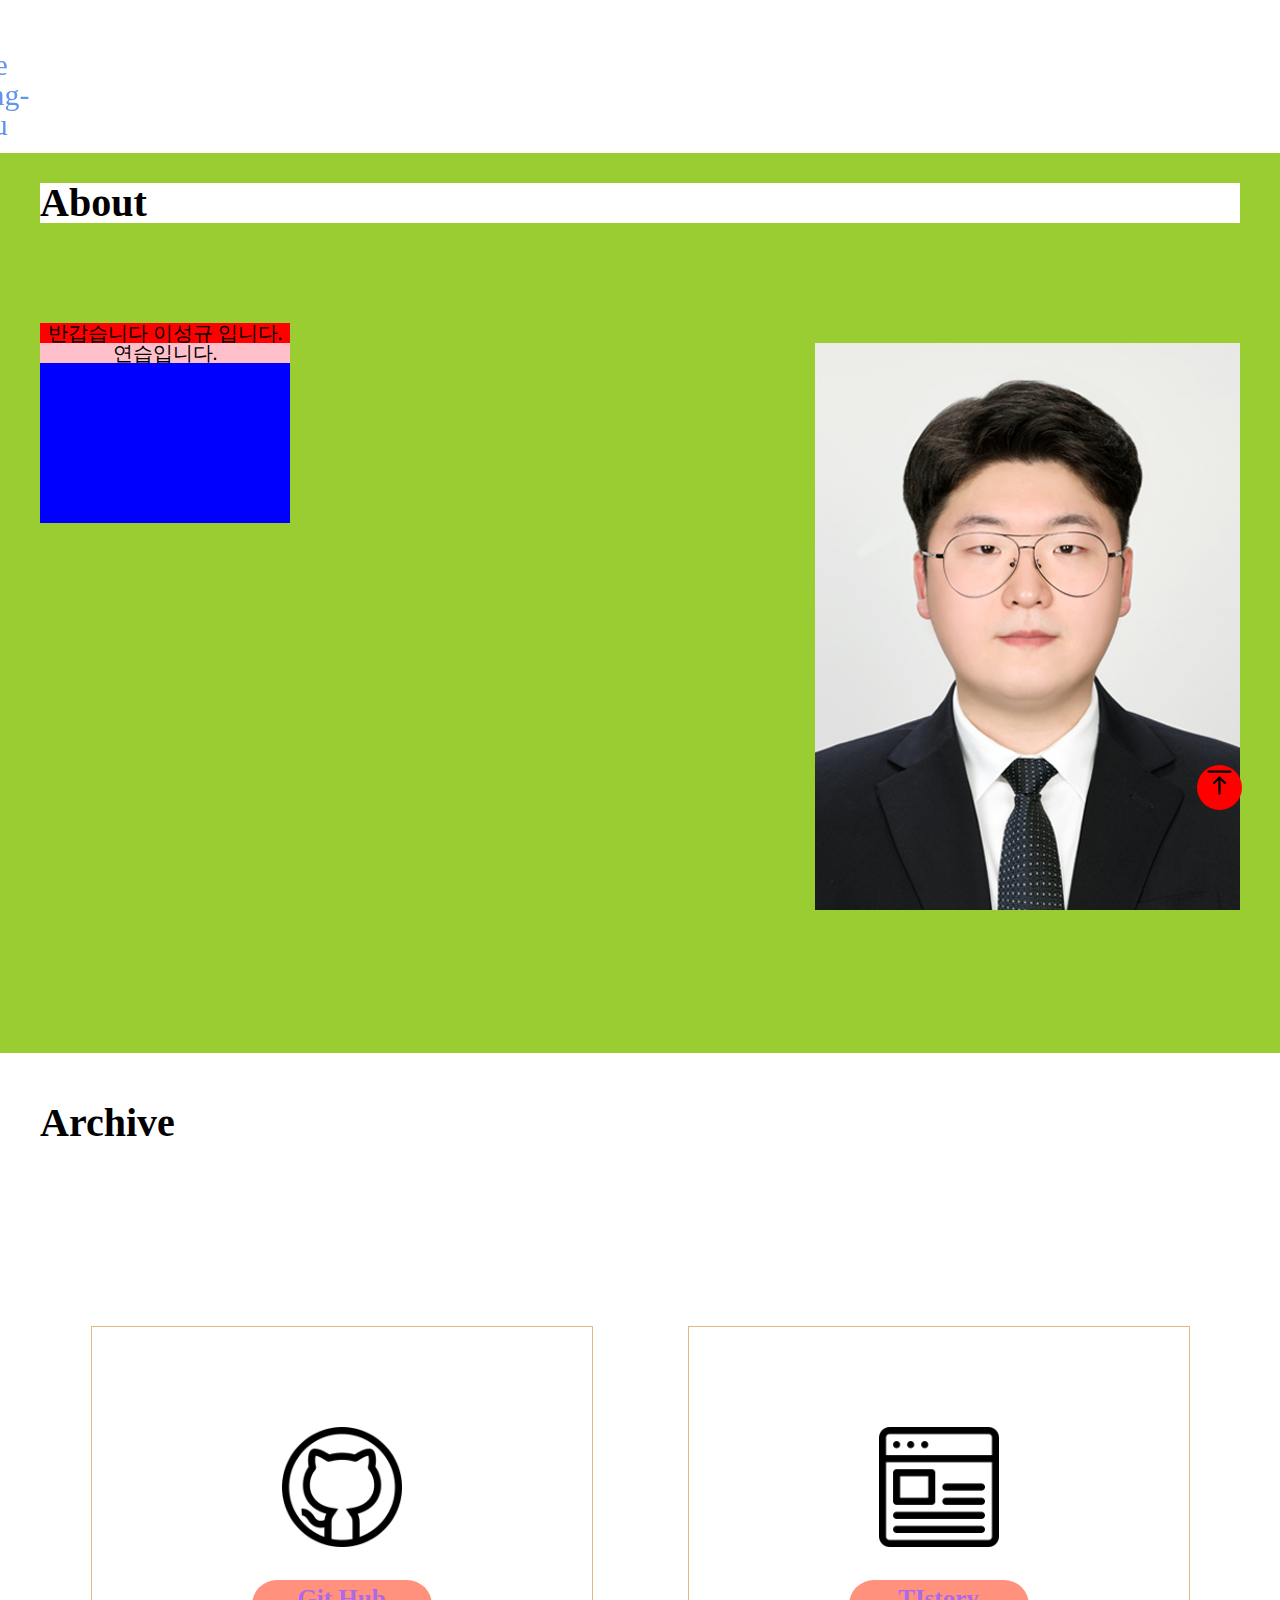
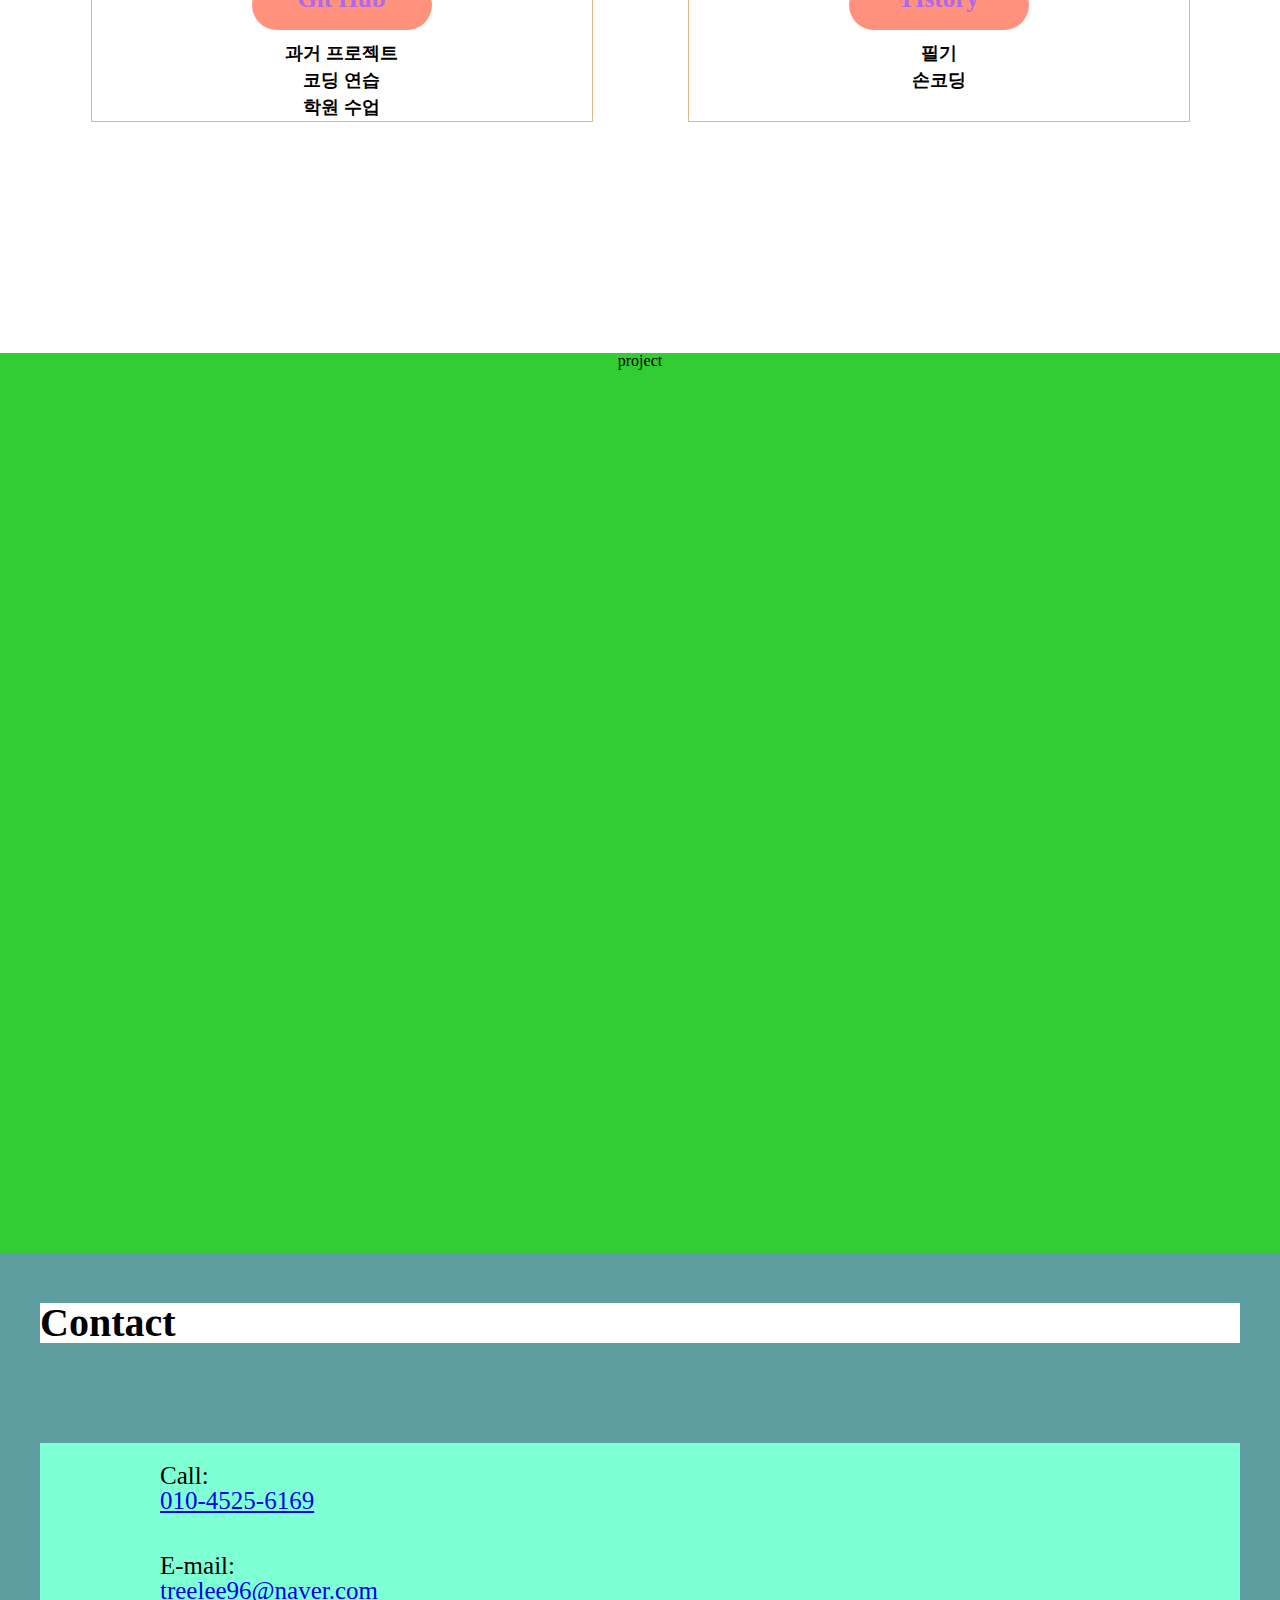
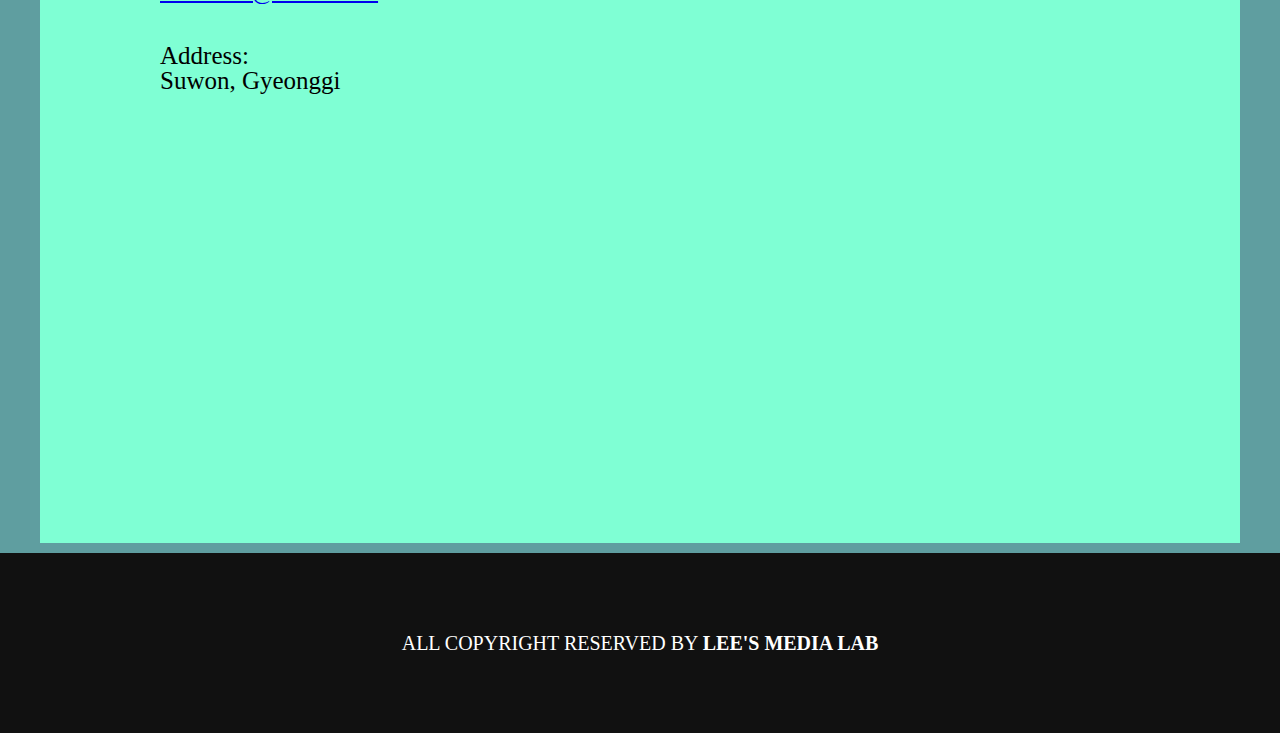
==== html/index.html @ c2968de7 "first_commit" ====
<!DOCTYPE html>
<html lang="en">
  <head>
    <meta charset="UTF-8" />
    <meta http-equiv="X-UA-Compatible" content="IE=edge" />
    <meta name="viewport" content="width=device-width, initial-scale=1.0" />
    <title>Hi_I'm_Lee</title>
    <link rel="stylesheet" href="../css/reset.css" />
    <link rel="stylesheet" href="../css/main.css" />
    <link rel="stylesheet" href="../css/layout.css" />
    <script src="../js/main.js"></script>
  </head>
  <body>
    <header>
      <div class="contents">
        <div class="logo">
          <div id="home">Lee sung-gyu</div>
          <!-- <img src="../images/mouse.png" alt="" /> -->
        </div>
        <div class="gnb">
          <ul>
            <li><a href="">Home</a></li>
            <li><a href="#about">About</a></li>
            <li><a href="#archive">Archive</a></li>
            <li><a href="#project">Project</a></li>
            <li><a href="#contact">Contact</a></li>
          </ul>
        </div>
      </div>
    </header>
    <div class="wrap">
      <video src="../video/coding.mp4" muted autoplay loop></video>
    </div>
    <div class="main">
      <div id="about" class="about">
        <div class="about_wrap">
          <h2>About</h2>
          <div class="txtBox">
            <div class="title">반갑습니다 이성규 입니다.</div>
            <p class="txt">연습입니다.</p>
          </div>
          <div class="pic">
            <img src="../images/lee.jpg" alt="" />
          </div>
        </div>
      </div>
      <div id="archive" class="archive">
        <div class="archive_wrap">
          <h2>Archive</h2>
          <div class="gitBox">
            <ul class="list">
              <li>
                <a href="https://github.com/soonla">
                  <img src="../images/github.png" alt="" />

                  <div class="txtBox">
                    <div class="link">
                      <p class="btn">Git Hub</p>
                    </div>
                  </div>
                </a>
                <p>과거 프로젝트</p>
                <p>코딩 연습</p>
                <p>학원 수업</p>
              </li>
              <li>
                <a href="https://soonla.tistory.com/">
                  <img src="../images/blog.png" alt="" />
                  <div class="txtBox">
                    <div class="link">
                      <p class="btn">TIstory</p>
                    </div>
                  </div>
                </a>
                <p>필기</p>
                <p>손코딩</p>
              </li>
            </ul>
          </div>
        </div>
      </div>
      <div id="project" class="project">project</div>
      <div id="contact" class="contact">
        <div class="contact_wrap">
          <h2>Contact</h2>
          <div class="contact_box">
            <ul>
              <li>
                <dl>
                  <dt>Call <span>:</span></dt>
                  <dd><a href="tel:010-4525-6169">010-4525-6169</a></dd>
                </dl>
              </li>
              <li>
                <dl>
                  <dt>E-mail <span>:</span></dt>
                  <dd><a href="mailto:treelee96@naver.com">treelee96@naver.com</a></dd>
                </dl>
              </li>
              <li>
                <dl>
                  <dt>Address <span>:</span></dt>
                  <dd>Suwon, Gyeonggi</dd>
                </dl>
              </li>
            </ul>
          </div>
        </div>
      </div>
    </div>
    <div class="top_button">
      <span>
        <a href=""><img src="../images/upload.png" alt="" /></a>
      </span>
    </div>
    <!-- <aside class="popup" id="popup">
      <div class="overBar">
        <div class="img">
          <img src="../images/popup1.png" alt="" />
        </div>
        <div class="btns">
          <button class="oneday">오늘 하루 이 창을 열지 않기</button>
          <button class="close">닫기</button>
        </div>
      </div>
    </aside> -->
    <footer>
      <p>all copyright reserved by <strong>Lee's media lab</strong></p>
    </footer>
  </body>
</html>
---- css/main.css ----
body .wrap video { width: 100%; margin-top: -30px; height: 100%; overflow: hidden; }

body .main .about { display: -webkit-box; display: -ms-flexbox; display: flex; -webkit-box-pack: center; -ms-flex-pack: center; justify-content: center; background-color: yellowgreen; height: 900px; }

body .main .about .about_wrap { padding: 30px; }

body .main .about .about_wrap h2 { width: 1200px; font-size: 40px; font-weight: 600; background-color: #fff; }

body .main .about .about_wrap .txtBox { background-color: skyblue; font-size: 20px; text-align: center; width: 250px; height: 200px; float: left; background-color: blue; margin-top: 100px; }

body .main .about .about_wrap .txtBox .title { background-color: red; }

body .main .about .about_wrap .txtBox .txt { background-color: pink; }

body .main .about .about_wrap .pic { float: right; }

body .main .about .about_wrap .pic img { margin-top: 120px; }

body .main .archive { display: -webkit-box; display: -ms-flexbox; display: flex; -webkit-box-pack: center; -ms-flex-pack: center; justify-content: center; height: 900px; }

body .main .archive .archive_wrap { padding: 50px; }

body .main .archive .archive_wrap h2 { width: 1200px; font-size: 40px; font-weight: 600; background-color: #fff; }

body .main .archive .archive_wrap .gitBox { border: 3px solid #fff; height: 800px; }

body .main .archive .archive_wrap .gitBox .list { margin-top: 180px; display: -webkit-box; display: -ms-flexbox; display: flex; -ms-flex-pack: distribute; justify-content: space-around; }

body .main .archive .archive_wrap .gitBox .list li { width: 500px; border: 1px solid burlywood; text-align: center; -webkit-transition: all 0.25s ease; transition: all 0.25s ease; }

body .main .archive .archive_wrap .gitBox .list li:hover { border-color: blue; -webkit-transform: translateY(-30px); transform: translateY(-30px); -webkit-box-shadow: 5px 5px 5px rgba(0, 0, 0, 0.65); box-shadow: 5px 5px 5px rgba(0, 0, 0, 0.65); }

body .main .archive .archive_wrap .gitBox .list li a { text-decoration: none; color: blueviolet; }

body .main .archive .archive_wrap .gitBox .list li a img { margin-top: 100px; width: 120px; }

body .main .archive .archive_wrap .gitBox .list li a .txtBox { margin: 10px; background-color: #fff; margin-top: 10px; display: -webkit-box; display: -ms-flexbox; display: flex; -webkit-box-pack: center; -ms-flex-pack: center; justify-content: center; }

body .main .archive .archive_wrap .gitBox .list li a .txtBox .link { margin: 20px 0 0 0; width: 180px; height: 50px; background-color: tomato; opacity: 0.7; border-radius: 50px; }

body .main .archive .archive_wrap .gitBox .list li a .txtBox .link .btn { font-weight: 600; font-size: 25px; }

body .main .archive .archive_wrap .gitBox .list li p { line-height: 1.5em; font-size: 18px; font-weight: 600; }

body .main .project { display: -webkit-box; display: -ms-flexbox; display: flex; -webkit-box-pack: center; -ms-flex-pack: center; justify-content: center; background-color: limegreen; height: 900px; }

body .main .contact { display: -webkit-box; display: -ms-flexbox; display: flex; -webkit-box-pack: center; -ms-flex-pack: center; justify-content: center; background-color: cadetblue; height: 900px; }

body .main .contact .contact_wrap { padding: 50px; }

body .main .contact .contact_wrap h2 { width: 1200px; font-size: 40px; font-weight: 600; background-color: #fff; }

body .main .contact .contact_wrap .contact_box { height: 700px; background-color: aquamarine; }

body .main .contact .contact_wrap .contact_box ul { font-size: 25px; padding-left: 120px; margin-top: 100px; }

body .main .contact .contact_wrap .contact_box ul li { margin-bottom: 20px; display: -webkit-box; display: -ms-flexbox; display: flex; }

body .main .contact .contact_wrap .contact_box ul li dl dt { display: -webkit-box; display: -ms-flexbox; display: flex; margin-top: 20px; }

body .top_button span a { z-index: 2; width: 45px; height: 45px; text-align: center; position: fixed; top: 85%; right: 3%; background-color: red; border-radius: 25px; }

body .top_button span a img { width: 35px; height: 35px; }

body .popup { position: fixed; z-index: 1000; left: 50%; top: 50%; -webkit-transform: translate(-50%, -50%); transform: translate(-50%, -50%); background-color: #fff; display: block; -webkit-box-shadow: 5px 5px 5px rgba(0, 0, 0, 0.1); box-shadow: 5px 5px 5px rgba(0, 0, 0, 0.1); border: 3px solid red; }

body .popup .contents { padding: 50px; }

body .popup .btns { display: -webkit-box; display: -ms-flexbox; display: flex; }

body .popup .btns button { width: 50%; padding: 20px 0; display: -webkit-box; display: -ms-flexbox; display: flex; -webkit-box-pack: center; -ms-flex-pack: center; justify-content: center; -webkit-box-align: center; -ms-flex-align: center; align-items: center; background-color: #ccc; border-right: 1px solid #fff; color: #666; }

body .popup .btns button.oneday { background-color: #ccc; }
---- css/layout.css ----
body { width: 100%; height: 100%; margin: auto; list-style: none; text-decoration: none; }

body header { display: -webkit-box; display: -ms-flexbox; display: flex; -webkit-box-pack: center; -ms-flex-pack: center; justify-content: center; margin-top: 30px; }

body header .contents { position: fixed; z-index: 2; display: -webkit-box; display: -ms-flexbox; display: flex; }

body header .contents .logo { margin-left: 30px; }

body header .contents .logo div { margin-top: 20px; color: cornflowerblue; font-size: 30px; font-weight: 400; }

body header .contents .gnb { margin-left: 540px; }

body header .contents .gnb ul { display: -webkit-box; display: -ms-flexbox; display: flex; }

body header .contents .gnb ul li { margin-right: 85px; margin-top: 20px; }

body header .contents .gnb ul li a { text-decoration: none; color: #fff; font-size: 25px; font-weight: 500; }

body footer { background-color: #111; color: #fff; padding: 80px 0; display: -webkit-box; display: -ms-flexbox; display: flex; -webkit-box-pack: center; -ms-flex-pack: center; justify-content: center; position: relative; font-size: 20px; text-transform: uppercase; }

body footer strong { font-weight: 700; }
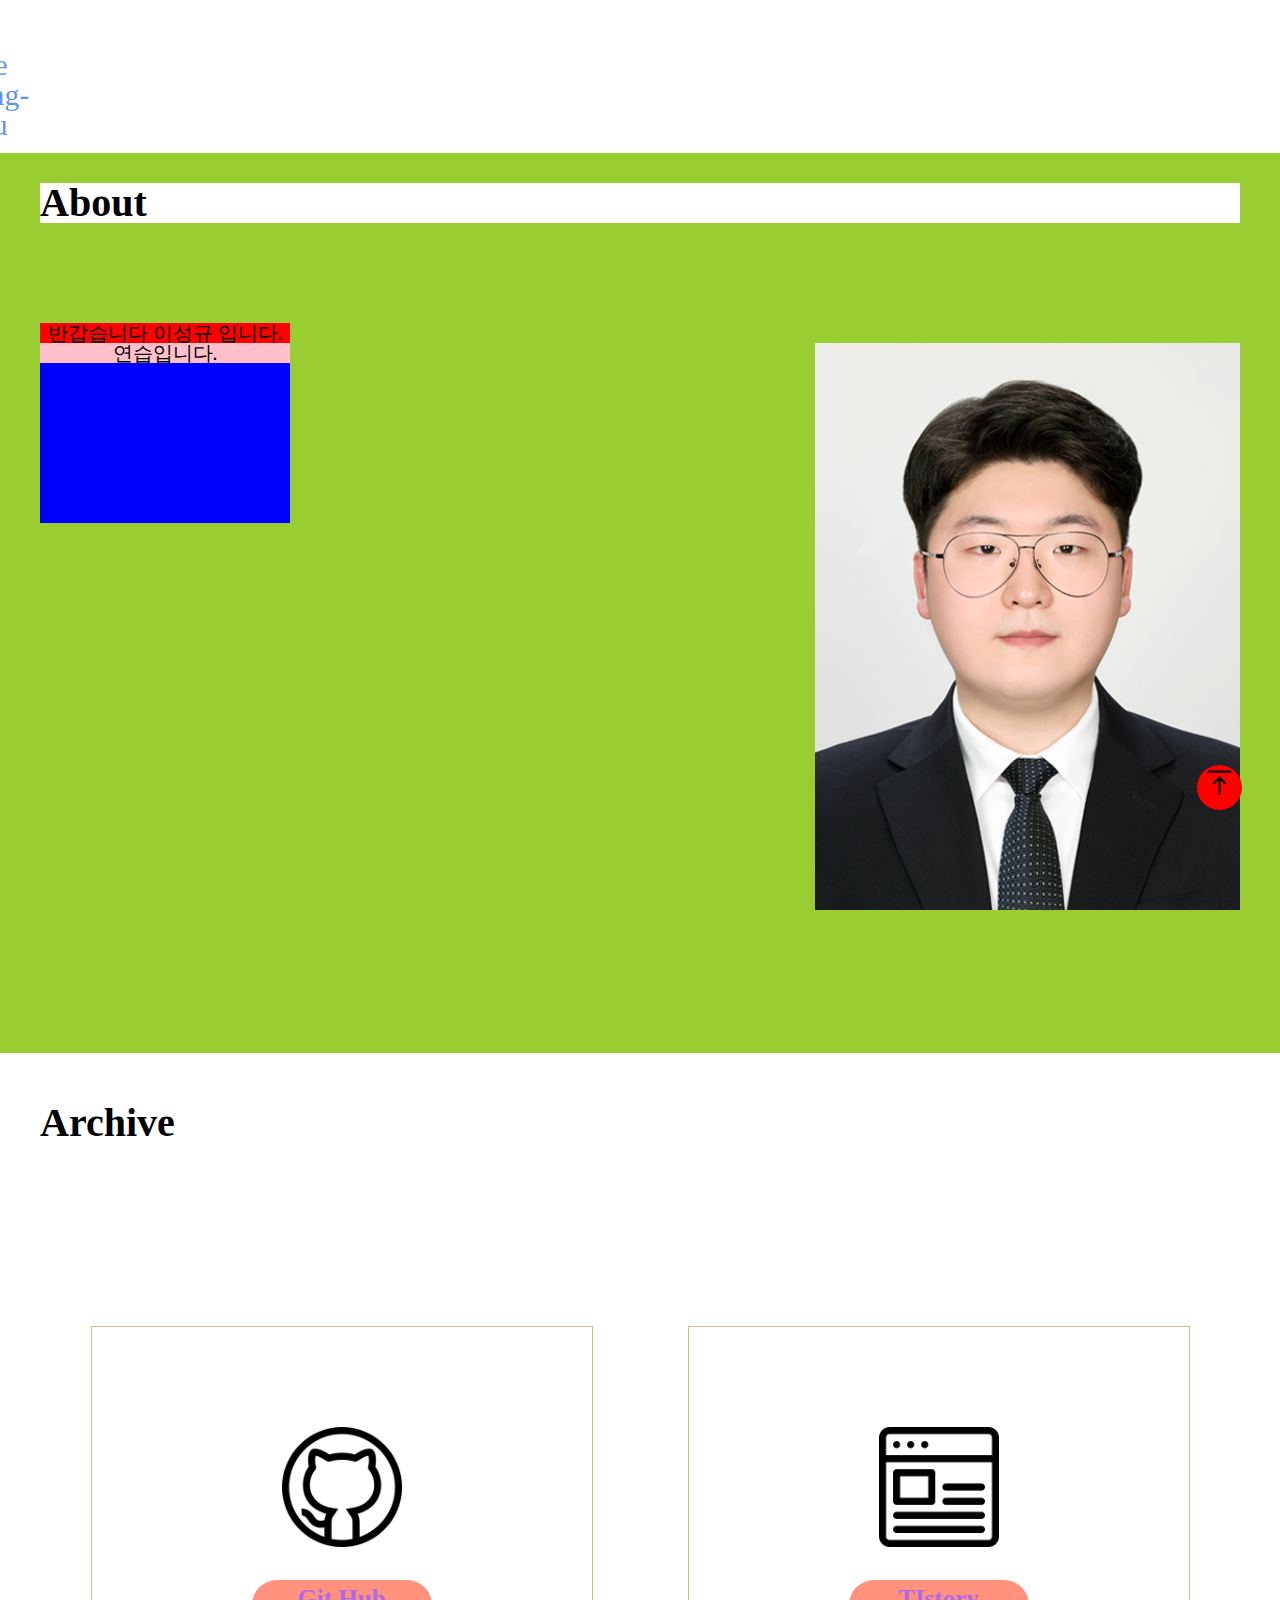
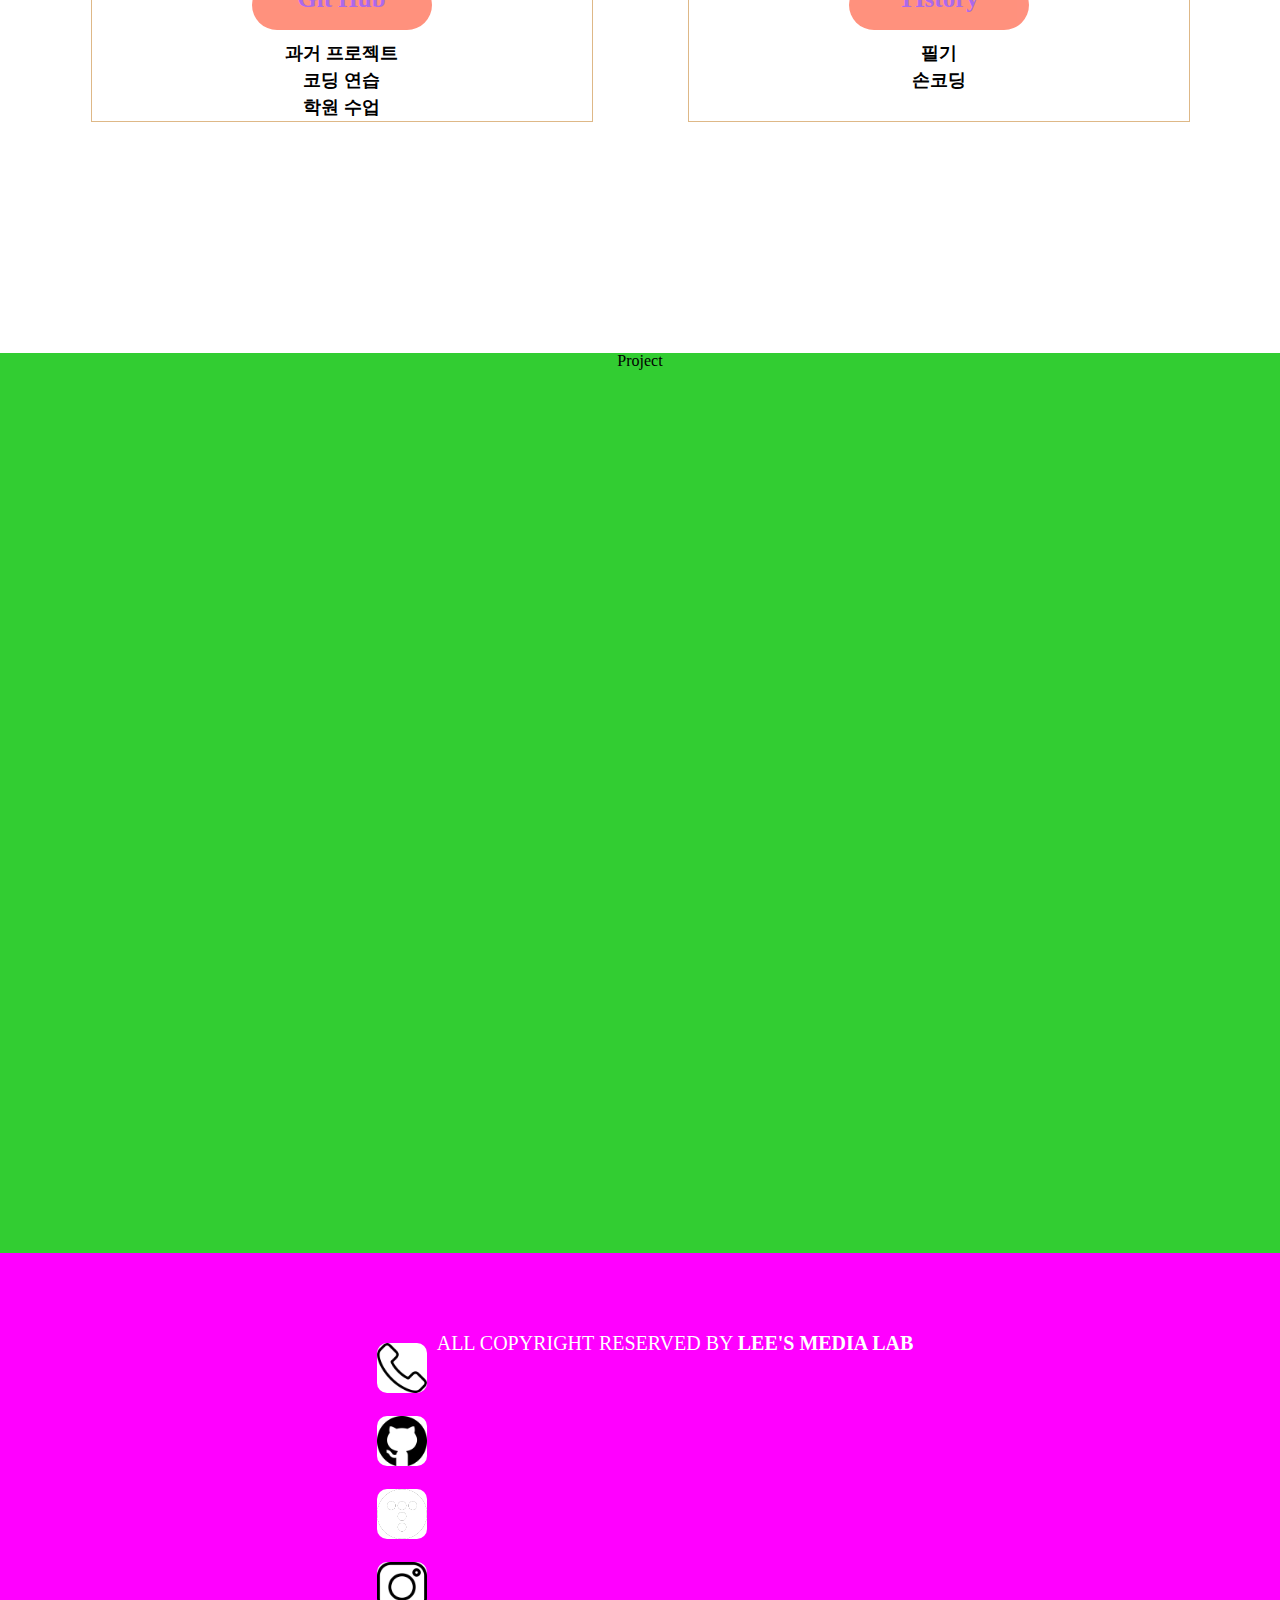
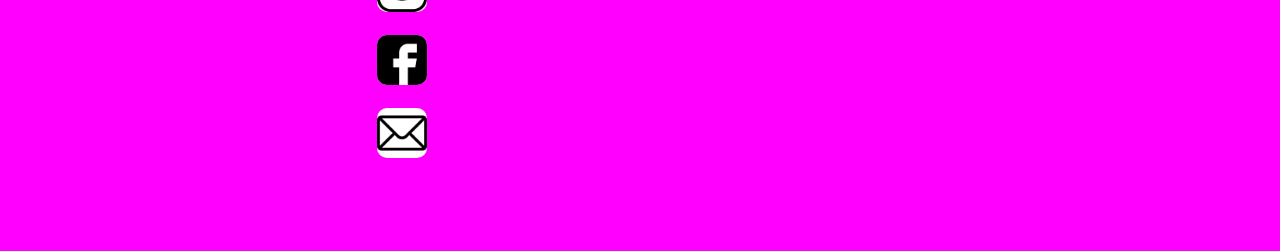
==== commit 4b7586a6: "footer_updating" ====
--- a/html/index.html
+++ b/html/index.html
@@ -79,30 +79,12 @@
           </div>
         </div>
       </div>
-      <div id="project" class="project">project</div>
-      <div id="contact" class="contact">
-        <div class="contact_wrap">
-          <h2>Contact</h2>
-          <div class="contact_box">
+      <div id="project" class="project">
+        <div class="project_wrap">
+          <h2>Project</h2>
+          <div class="project_box">
             <ul>
-              <li>
-                <dl>
-                  <dt>Call <span>:</span></dt>
-                  <dd><a href="tel:010-4525-6169">010-4525-6169</a></dd>
-                </dl>
-              </li>
-              <li>
-                <dl>
-                  <dt>E-mail <span>:</span></dt>
-                  <dd><a href="mailto:treelee96@naver.com">treelee96@naver.com</a></dd>
-                </dl>
-              </li>
-              <li>
-                <dl>
-                  <dt>Address <span>:</span></dt>
-                  <dd>Suwon, Gyeonggi</dd>
-                </dl>
-              </li>
+              <li></li>
             </ul>
           </div>
         </div>
@@ -125,6 +107,26 @@
       </div>
     </aside> -->
     <footer>
+      <div class="contact">
+        <div class="phone">
+          <img src="../images/telephone.png" alt="phone" />
+        </div>
+        <div class="git">
+          <img src="../images/github (1).png" alt="" />
+        </div>
+        <div class="tistory">
+          <img src="../images/tistory.png" alt="" />
+        </div>
+        <div class="instagram">
+          <img src="../images/instagram.png" alt="" />
+        </div>
+        <div class="facebook">
+          <img src="../images/facebook.png" alt="" />
+        </div>
+        <div class="email">
+          <img src="../images/mail.png" alt="" />
+        </div>
+      </div>
       <p>all copyright reserved by <strong>Lee's media lab</strong></p>
     </footer>
   </body>
--- a/css/main.css
+++ b/css/main.css
@@ -44,13 +44,13 @@
 
 body .main .project { display: -webkit-box; display: -ms-flexbox; display: flex; -webkit-box-pack: center; -ms-flex-pack: center; justify-content: center; background-color: limegreen; height: 900px; }
 
-body .main .contact { display: -webkit-box; display: -ms-flexbox; display: flex; -webkit-box-pack: center; -ms-flex-pack: center; justify-content: center; background-color: cadetblue; height: 900px; }
+body .main .contact { display: -webkit-box; display: -ms-flexbox; display: flex; -webkit-box-pack: center; -ms-flex-pack: center; justify-content: center; background-color: cadetblue; height: 550px; }
 
 body .main .contact .contact_wrap { padding: 50px; }
 
 body .main .contact .contact_wrap h2 { width: 1200px; font-size: 40px; font-weight: 600; background-color: #fff; }
 
-body .main .contact .contact_wrap .contact_box { height: 700px; background-color: aquamarine; }
+body .main .contact .contact_wrap .contact_box { height: 300px; background-color: aquamarine; }
 
 body .main .contact .contact_wrap .contact_box ul { font-size: 25px; padding-left: 120px; margin-top: 100px; }
 
--- a/css/layout.css
+++ b/css/layout.css
@@ -16,6 +16,12 @@
 
 body header .contents .gnb ul li a { text-decoration: none; color: #fff; font-size: 25px; font-weight: 500; }
 
-body footer { background-color: #111; color: #fff; padding: 80px 0; display: -webkit-box; display: -ms-flexbox; display: flex; -webkit-box-pack: center; -ms-flex-pack: center; justify-content: center; position: relative; font-size: 20px; text-transform: uppercase; }
+body footer { background-color: magenta; color: #fff; padding: 80px 0; display: -webkit-box; display: -ms-flexbox; display: flex; -webkit-box-pack: center; -ms-flex-pack: center; justify-content: center; position: relative; font-size: 20px; text-transform: uppercase; }
 
 body footer strong { font-weight: 700; }
+
+body footer .contact div { text-align: center; position: relative; }
+
+body footer .contact div img { margin: 10px; height: 50px; border-radius: 10px; background-color: #fff; }
+
+body footer .contact div .tistory { color: #111; }
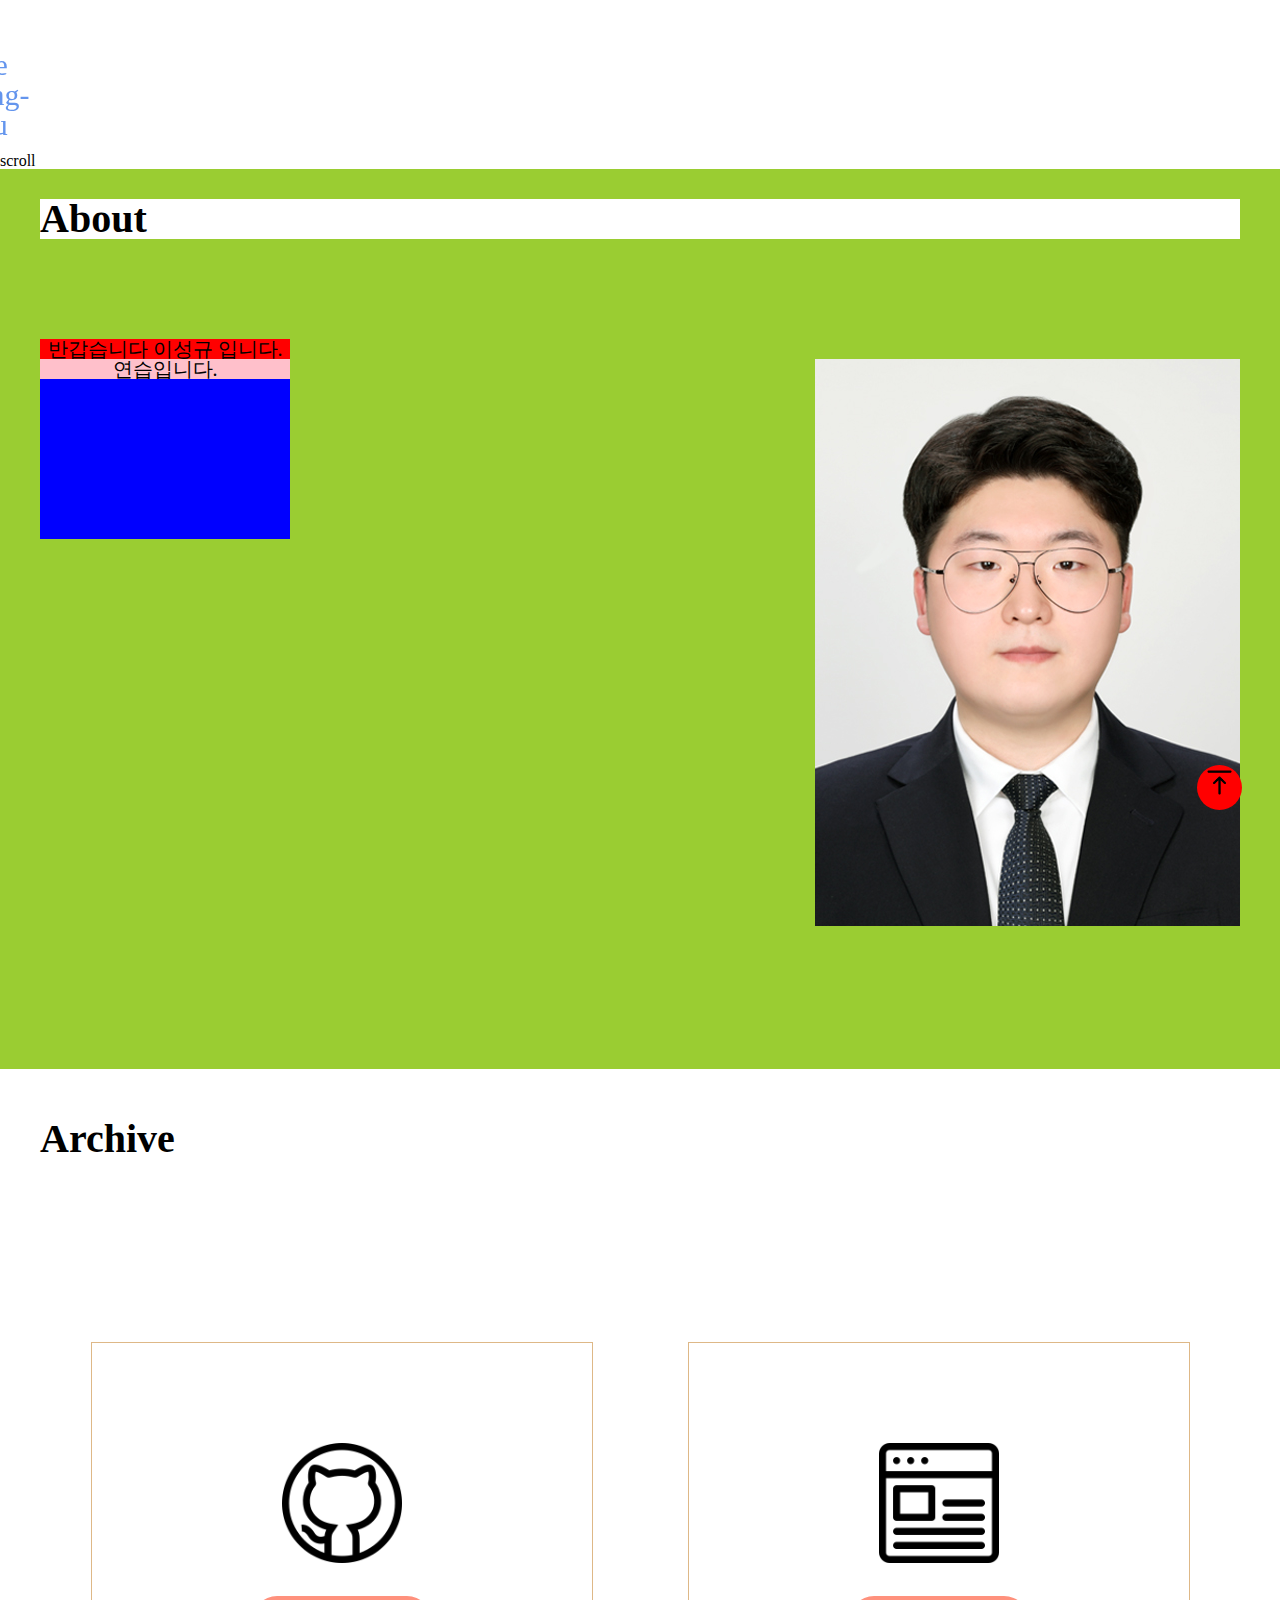
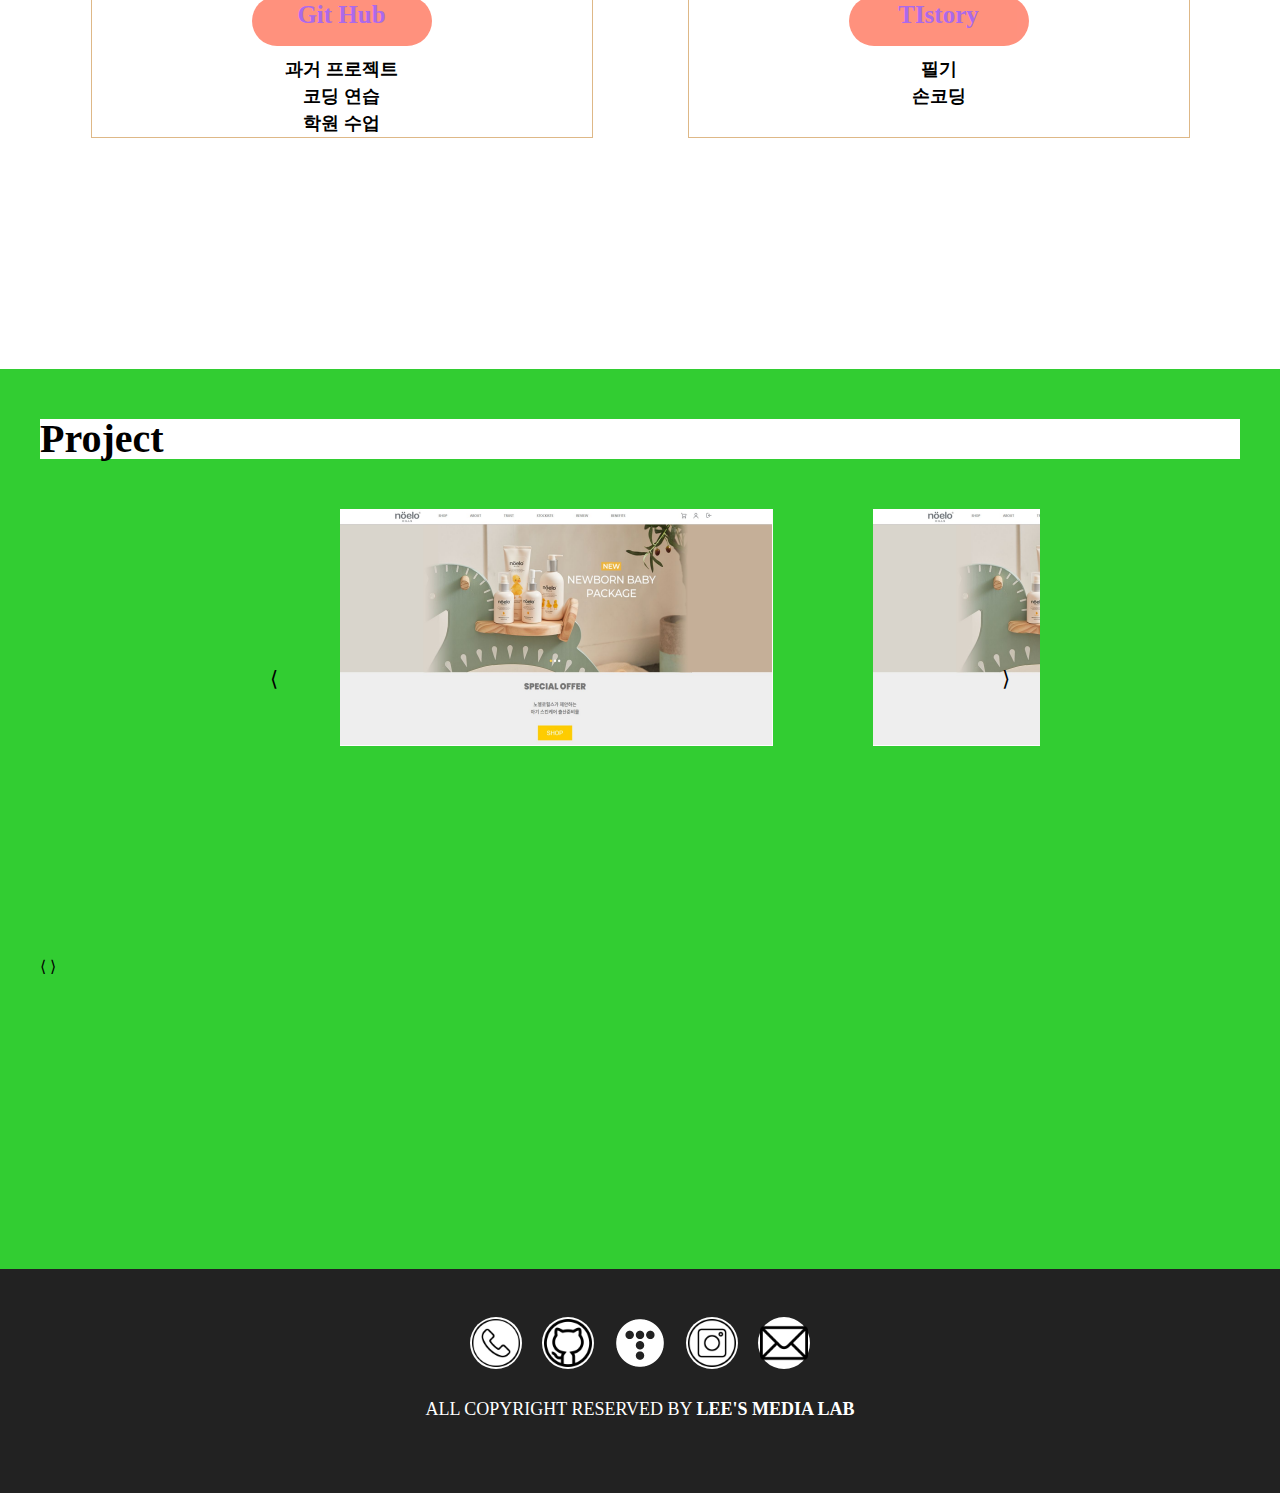
==== commit 8c2b3917: "project_part" ====
--- a/html/index.html
+++ b/html/index.html
@@ -9,6 +9,8 @@
     <link rel="stylesheet" href="../css/main.css" />
     <link rel="stylesheet" href="../css/layout.css" />
     <script src="../js/main.js"></script>
+    <script src="../js/splitting.min.js"></script>
+    <script src="../js/swiper-bundle.min.js"></script>
   </head>
   <body>
     <header>
@@ -31,6 +33,10 @@
     <div class="wrap">
       <video src="../video/coding.mp4" muted autoplay loop></video>
     </div>
+    <div class="iconScroll">
+      <span class="icon"></span>
+      <span class="txt">scroll</span>
+    </div>
     <div class="main">
       <div id="about" class="about">
         <div class="about_wrap">
@@ -40,7 +46,7 @@
             <p class="txt">연습입니다.</p>
           </div>
           <div class="pic">
-            <img src="../images/lee.jpg" alt="" />
+            <img src="../images/main/lee.jpg" alt="" />
           </div>
         </div>
       </div>
@@ -51,8 +57,7 @@
             <ul class="list">
               <li>
                 <a href="https://github.com/soonla">
-                  <img src="../images/github.png" alt="" />
-
+                  <img src="../images/main/github.png" alt="" />
                   <div class="txtBox">
                     <div class="link">
                       <p class="btn">Git Hub</p>
@@ -65,7 +70,7 @@
               </li>
               <li>
                 <a href="https://soonla.tistory.com/">
-                  <img src="../images/blog.png" alt="" />
+                  <img src="../images/main/blog.png" alt="" />
                   <div class="txtBox">
                     <div class="link">
                       <p class="btn">TIstory</p>
@@ -82,10 +87,44 @@
       <div id="project" class="project">
         <div class="project_wrap">
           <h2>Project</h2>
+          <div id="slideShow">
+            <ul class="slides">
+              <li><img src="../images/main/noel_portfolio.png" alt="" /></li>
+              <li><img src="../images/main/noel_portfolio.png" alt="" /></li>
+            </ul>
+            <p class="controller">
+              <!-- &lang: 왼쪽 방향 화살표 &rang: 오른쪽 방향 화살표 -->
+              <span class="prev">&lang;</span> <span class="next">&rang;</span>
+            </p>
+          </div>
+
           <div class="project_box">
             <ul>
-              <li></li>
+              <!-- 냅둬봐 일단 연습해봄-->
+              <!--
+              <li>
+                <div>
+                  <a href=""><img src="../images/main/noel_portfolio.png" alt="" /></a>
+                  <div class="txtBox">
+                    <span
+                      ><p class="project_title">프로젝트 노엘로힐스</p>
+                      <p class="project_txt">프론트엔드를 맡아 수행하였습니다.</p></span
+                    >
+                  </div>
+                </div>
+              </li>
+               <li>
+                <div>
+                  <a href=""><img src="../images/main/noel_portfolio.png" alt="" /></a>
+                  <div class="txtBox">
+                    <p class="project_title">포트폴리오</p>
+                    <p class="project_txt">현재 포트폴리오 페이지를 제작하였습니다.</p>
+                  </div>
+                </div>
+              </li> -->
             </ul>
+            <p class="controller"></p>
+            <span class="prev">&lang;</span> <span class="next">&rang;</span>
           </div>
         </div>
       </div>
@@ -109,22 +148,19 @@
     <footer>
       <div class="contact">
         <div class="phone">
-          <img src="../images/telephone.png" alt="phone" />
+          <a href="tel:010-4525-6169"><img src="../images/footer/phone-call.png" alt="phone" /></a>
         </div>
         <div class="git">
-          <img src="../images/github (1).png" alt="" />
+          <a href="https://github.com/soonla"><img src="../images/footer/github.png" alt="" /></a>
         </div>
         <div class="tistory">
-          <img src="../images/tistory.png" alt="" />
+          <a href="https://soonla.tistory.com/"><img src="../images/footer/tistory.png" alt="" /></a>
         </div>
         <div class="instagram">
-          <img src="../images/instagram.png" alt="" />
-        </div>
-        <div class="facebook">
-          <img src="../images/facebook.png" alt="" />
+          <a href="https://www.instagram.com/mucho_macho.man/"><img src="../images/footer/instagram.png" alt="" /></a>
         </div>
         <div class="email">
-          <img src="../images/mail.png" alt="" />
+          <a href="mailto:treelee96@naver.com"><img src="../images/footer/mail.png" alt="" /></a>
         </div>
       </div>
       <p>all copyright reserved by <strong>Lee's media lab</strong></p>
--- a/css/main.css
+++ b/css/main.css
@@ -1,3 +1,4 @@
+@charset "UTF-8";
 body .wrap video { width: 100%; margin-top: -30px; height: 100%; overflow: hidden; }
 
 body .main .about { display: -webkit-box; display: -ms-flexbox; display: flex; -webkit-box-pack: center; -ms-flex-pack: center; justify-content: center; background-color: yellowgreen; height: 900px; }
@@ -32,7 +33,7 @@
 
 body .main .archive .archive_wrap .gitBox .list li a { text-decoration: none; color: blueviolet; }
 
-body .main .archive .archive_wrap .gitBox .list li a img { margin-top: 100px; width: 120px; }
+body .main .archive .archive_wrap .gitBox .list li a img { margin-top: 100px; width: 120px; background-color: #fff; }
 
 body .main .archive .archive_wrap .gitBox .list li a .txtBox { margin: 10px; background-color: #fff; margin-top: 10px; display: -webkit-box; display: -ms-flexbox; display: flex; -webkit-box-pack: center; -ms-flex-pack: center; justify-content: center; }
 
@@ -44,30 +45,44 @@
 
 body .main .project { display: -webkit-box; display: -ms-flexbox; display: flex; -webkit-box-pack: center; -ms-flex-pack: center; justify-content: center; background-color: limegreen; height: 900px; }
 
-body .main .contact { display: -webkit-box; display: -ms-flexbox; display: flex; -webkit-box-pack: center; -ms-flex-pack: center; justify-content: center; background-color: cadetblue; height: 550px; }
+body .main .project .project_wrap { padding: 50px; /* 첫 번째 슬라이드 가운데에 정렬하기위해 첫번째 슬라이드만 margin-left조정 */ /* 슬라이드들 옆으로 정렬 */ /* 이전, 다음 화살표에 마우스 커서가 올라가 있을때 */ /* 이전 화살표에 마우스 커서가 올라가 있을때 이전 화살표가 살짝 왼쪽으로 이동하는 효과*/ /* 다음 화살표에 마우스 커서가 올라가 있을때 이전 화살표가 살짝 오른쪽으로 이동하는 효과*/ }
 
-body .main .contact .contact_wrap { padding: 50px; }
+body .main .project .project_wrap h2 { width: 1200px; font-size: 40px; font-weight: 600; background-color: #fff; }
 
-body .main .contact .contact_wrap h2 { width: 1200px; font-size: 40px; font-weight: 600; background-color: #fff; }
+body .main .project .project_wrap #slideShow { width: 800px; height: 300px; position: relative; margin: 50px auto; overflow: hidden; /*리스트 형식으로 이미지를 일렬로 정렬할 것이기 때문에, 500px 밖으로 튀어 나간 이미지들은 hidden으로 숨겨줘야됨*/ }
 
-body .main .contact .contact_wrap .contact_box { height: 300px; background-color: aquamarine; }
+body .main .project .project_wrap .slides { position: absolute; left: 0; top: 0; width: 2500px; /* 슬라이드할 사진과 마진 총 넓이 */ -webkit-transition: left 0.5s ease-out; transition: left 0.5s ease-out; /*ease-out: 처음에는 느렸다가 점점 빨라짐*/ }
 
-body .main .contact .contact_wrap .contact_box ul { font-size: 25px; padding-left: 120px; margin-top: 100px; }
+body .main .project .project_wrap .slides li:first-child { margin-left: 100px; }
 
-body .main .contact .contact_wrap .contact_box ul li { margin-bottom: 20px; display: -webkit-box; display: -ms-flexbox; display: flex; }
+body .main .project .project_wrap .slides li:not(:last-child) { float: left; margin-right: 100px; }
 
-body .main .contact .contact_wrap .contact_box ul li dl dt { display: -webkit-box; display: -ms-flexbox; display: flex; margin-top: 20px; }
+body .main .project .project_wrap .slides li { float: left; }
 
-body .top_button span a { z-index: 2; width: 45px; height: 45px; text-align: center; position: fixed; top: 85%; right: 3%; background-color: red; border-radius: 25px; }
+body .main .project .project_wrap .controller span { position: absolute; background-color: transparent; color: black; text-align: center; border-radius: 50%; padding: 10px 20px; top: 50%; font-size: 1.3em; cursor: pointer; }
 
-body .top_button span a img { width: 35px; height: 35px; }
+body .main .project .project_wrap .controller span:hover { background-color: rgba(128, 128, 128, 0.11); }
 
-body .popup { position: fixed; z-index: 1000; left: 50%; top: 50%; -webkit-transform: translate(-50%, -50%); transform: translate(-50%, -50%); background-color: #fff; display: block; -webkit-box-shadow: 5px 5px 5px rgba(0, 0, 0, 0.1); box-shadow: 5px 5px 5px rgba(0, 0, 0, 0.1); border: 3px solid red; }
+body .main .project .project_wrap .prev { left: 10px; }
 
-body .popup .contents { padding: 50px; }
+body .main .project .project_wrap .prev:hover { -webkit-transform: translateX(-10px); transform: translateX(-10px); }
 
-body .popup .btns { display: -webkit-box; display: -ms-flexbox; display: flex; }
+body .main .project .project_wrap .next { right: 10px; }
 
-body .popup .btns button { width: 50%; padding: 20px 0; display: -webkit-box; display: -ms-flexbox; display: flex; -webkit-box-pack: center; -ms-flex-pack: center; justify-content: center; -webkit-box-align: center; -ms-flex-align: center; align-items: center; background-color: #ccc; border-right: 1px solid #fff; color: #666; }
+body .main .project .project_wrap .next:hover { -webkit-transform: translateX(10px); transform: translateX(10px); }
 
-body .popup .btns button.oneday { background-color: #ccc; }
+body .main .project .project_wrap .project_box { -webkit-box-pack: center; -ms-flex-pack: center; justify-content: center; margin-top: 100px; position: relative; display: inline-block; }
+
+.top_button span a { z-index: 2; width: 45px; height: 45px; text-align: center; position: fixed; top: 85%; right: 3%; background-color: red; border-radius: 25px; }
+
+.top_button span a img { width: 35px; height: 35px; }
+
+.popup { position: fixed; z-index: 1000; left: 50%; top: 50%; -webkit-transform: translate(-50%, -50%); transform: translate(-50%, -50%); background-color: #fff; display: block; -webkit-box-shadow: 5px 5px 5px rgba(0, 0, 0, 0.1); box-shadow: 5px 5px 5px rgba(0, 0, 0, 0.1); border: 3px solid red; }
+
+.popup .contents { padding: 50px; }
+
+.popup .btns { display: -webkit-box; display: -ms-flexbox; display: flex; }
+
+.popup .btns button { width: 50%; padding: 20px 0; display: -webkit-box; display: -ms-flexbox; display: flex; -webkit-box-pack: center; -ms-flex-pack: center; justify-content: center; -webkit-box-align: center; -ms-flex-align: center; align-items: center; background-color: #ccc; border-right: 1px solid #fff; color: #666; }
+
+.popup .btns button.oneday { background-color: #ccc; }
--- a/css/layout.css
+++ b/css/layout.css
@@ -16,12 +16,40 @@
 
 body header .contents .gnb ul li a { text-decoration: none; color: #fff; font-size: 25px; font-weight: 500; }
 
-body footer { background-color: magenta; color: #fff; padding: 80px 0; display: -webkit-box; display: -ms-flexbox; display: flex; -webkit-box-pack: center; -ms-flex-pack: center; justify-content: center; position: relative; font-size: 20px; text-transform: uppercase; }
+footer { height: 11rem; padding-top: 3rem; background-color: #222; text-align: center; }
 
-body footer strong { font-weight: 700; }
+footer p { margin-top: 30px; font-size: 18px; text-transform: uppercase; color: #fff; }
 
-body footer .contact div { text-align: center; position: relative; }
+footer p strong { font-weight: 700; }
 
-body footer .contact div img { margin: 10px; height: 50px; border-radius: 10px; background-color: #fff; }
+footer .contact { margin-bottom: 1rem; }
 
-body footer .contact div .tistory { color: #111; }
+footer .contact .phone { background-color: #fff; position: relative; display: inline-block; width: 3rem; height: 3rem; padding: 2px; margin: 0 0.5rem; border-radius: 2rem; cursor: pointer; }
+
+footer .contact .phone :hover { opacity: 0.75; }
+
+footer .contact .phone img { width: 100%; }
+
+footer .contact .git { background-color: #fff; position: relative; display: inline-block; width: 3rem; height: 3rem; padding: 2px; margin: 0 0.5rem; border-radius: 2rem; cursor: pointer; }
+
+footer .contact .git :hover { opacity: 0.75; }
+
+footer .contact .git img { width: 100%; }
+
+footer .contact .tistory { position: relative; display: inline-block; width: 3rem; height: 3rem; padding: 2px; margin: 0 0.5rem; border-radius: 2rem; cursor: pointer; }
+
+footer .contact .tistory :hover { opacity: 0.75; }
+
+footer .contact .tistory img { width: 100%; }
+
+footer .contact .instagram { background-color: #fff; position: relative; display: inline-block; width: 3rem; height: 3rem; padding: 2px; margin: 0 0.5rem; border-radius: 2rem; cursor: pointer; }
+
+footer .contact .instagram :hover { opacity: 0.75; }
+
+footer .contact .instagram img { width: 100%; }
+
+footer .contact .email { background-color: #fff; position: relative; display: inline-block; width: 3rem; height: 3rem; padding: 2px; margin: 0 0.5rem; border-radius: 2rem; cursor: pointer; }
+
+footer .contact .email :hover { opacity: 0.75; }
+
+footer .contact .email img { width: 100%; }
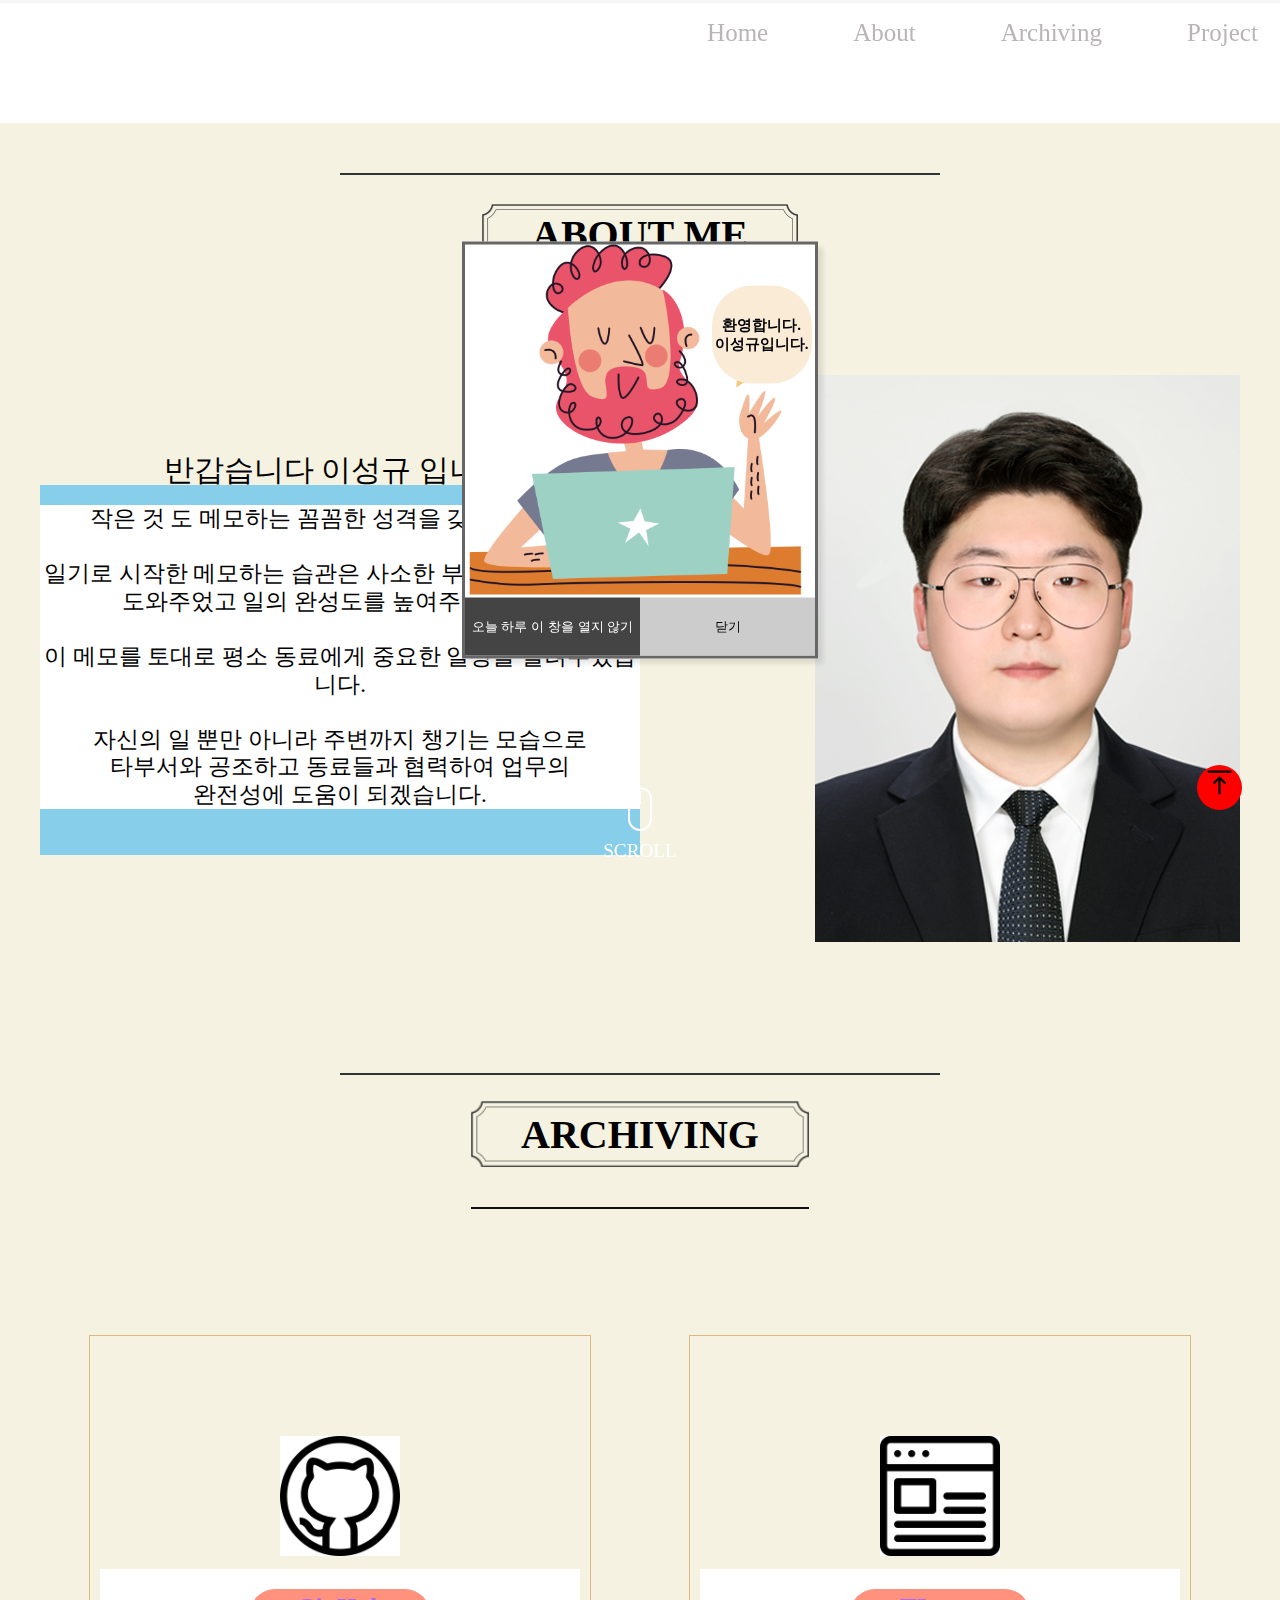
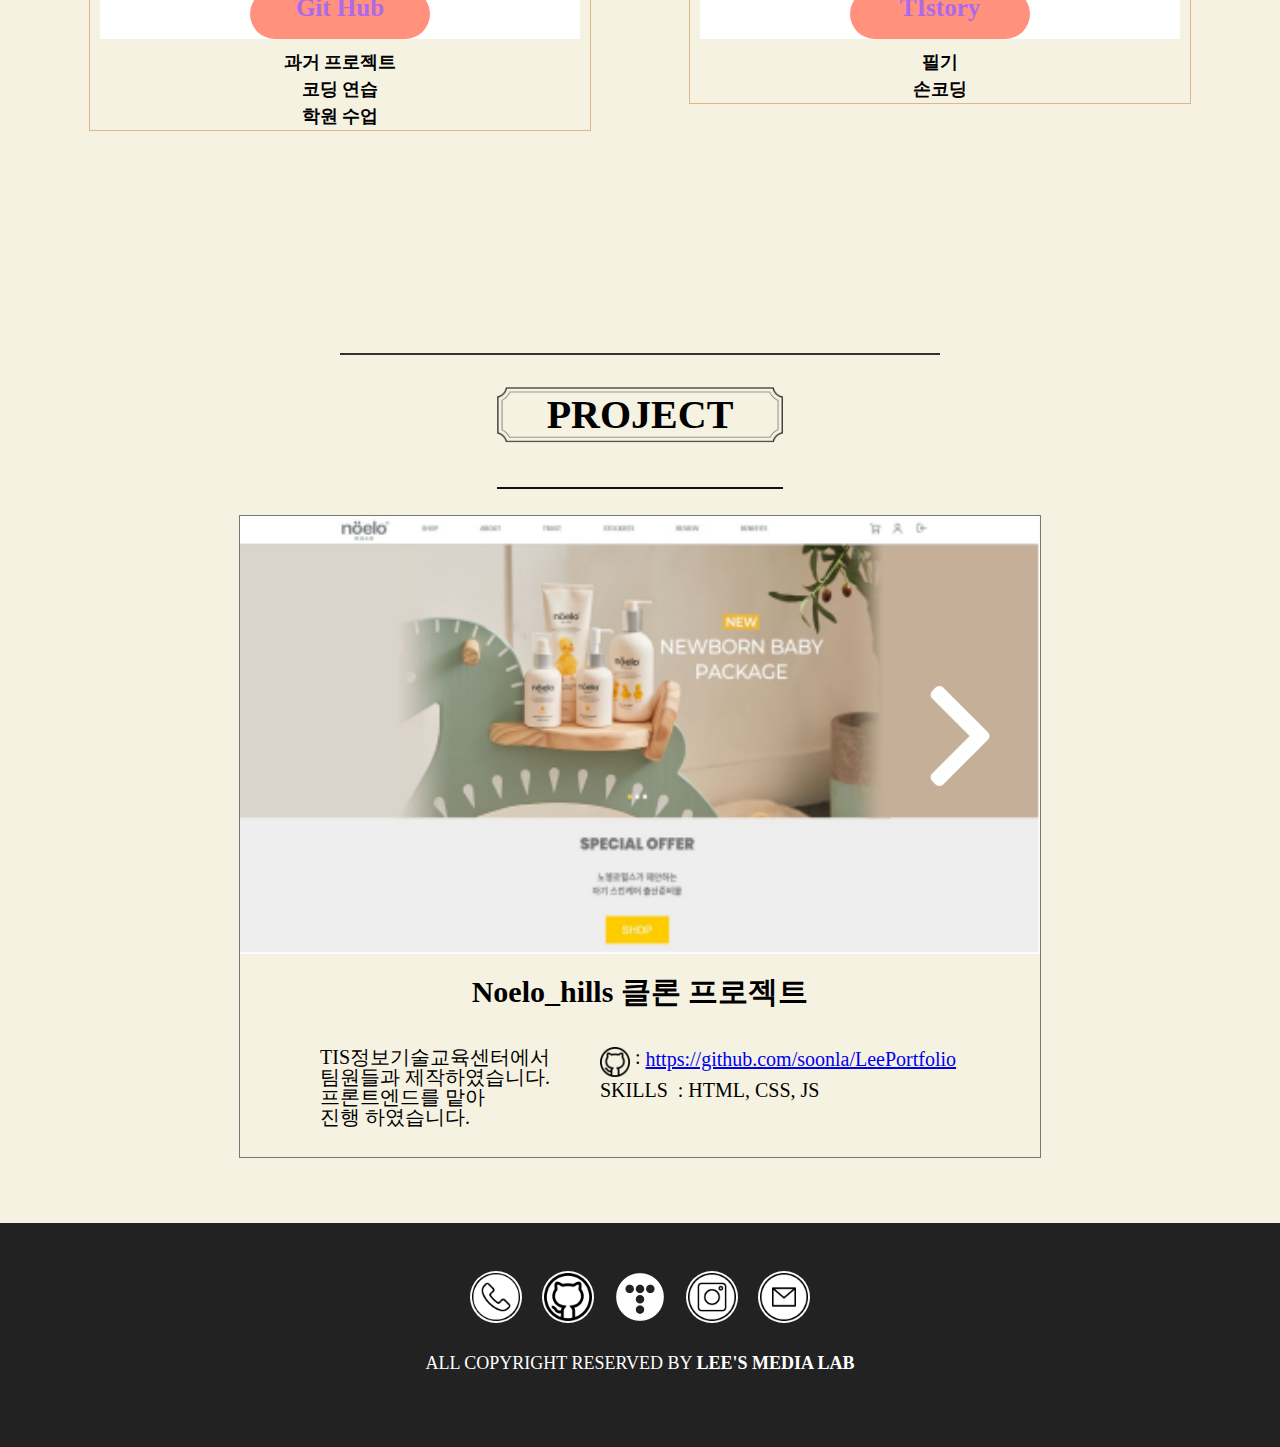
==== commit 5656f14b: "@media" ====
--- a/html/index.html
+++ b/html/index.html
@@ -9,41 +9,72 @@
     <link rel="stylesheet" href="../css/main.css" />
     <link rel="stylesheet" href="../css/layout.css" />
     <script src="../js/main.js"></script>
+    <script src="../js/swiper-bundle.min.js"></script>
+    <script src="../js/jquery-3.6.0.min.js"></script>
+    <script src="../js/gsap/gsap.min.js"></script>
     <script src="../js/splitting.min.js"></script>
-    <script src="../js/swiper-bundle.min.js"></script>
+    <script src="../js/jquery_main.js" defer></script>
+    <script src="../js/js.cookie.min.js"></script>
+    <script>
+      // When the user scrolls the page, execute myFunction
+      window.onscroll = function () {
+        myFunction();
+      };
+
+      function myFunction() {
+        var winScroll = document.body.scrollTop || document.documentElement.scrollTop;
+        var height = document.documentElement.scrollHeight - document.documentElement.clientHeight;
+        var scrolled = (winScroll / height) * 100;
+        document.getElementById("myBar").style.width = scrolled + "%";
+      }
+    </script>
   </head>
   <body>
     <header>
+      <div class="progress_container">
+        <div class="progress_bar" id="myBar"></div>
+      </div>
       <div class="contents">
         <div class="logo">
-          <div id="home">Lee sung-gyu</div>
           <!-- <img src="../images/mouse.png" alt="" /> -->
         </div>
         <div class="gnb">
           <ul>
             <li><a href="">Home</a></li>
             <li><a href="#about">About</a></li>
-            <li><a href="#archive">Archive</a></li>
+            <li><a href="#archive">Archiving</a></li>
             <li><a href="#project">Project</a></li>
-            <li><a href="#contact">Contact</a></li>
           </ul>
         </div>
       </div>
     </header>
     <div class="wrap">
       <video src="../video/coding.mp4" muted autoplay loop></video>
+      <!--<div><img src="../images/main/mainVisual01.jpg" alt="" /></div>-->
     </div>
     <div class="iconScroll">
-      <span class="icon"></span>
+      <span class="icon"><div class="div">I</div></span>
       <span class="txt">scroll</span>
     </div>
     <div class="main">
       <div id="about" class="about">
         <div class="about_wrap">
-          <h2>About</h2>
+          <div class="margin"></div>
+          <h2>
+            <span>ABOUT ME</span>
+          </h2>
           <div class="txtBox">
             <div class="title">반갑습니다 이성규 입니다.</div>
-            <p class="txt">연습입니다.</p>
+
+            <div class="txt">
+              <p>
+                작은 것 도 메모하는 꼼꼼한 성격을 갖고있습니다. <br /><br />
+                일기로 시작한 메모하는 습관은 사소한 부분도 놓치지 않게 도와주었고 일의 완성도를 높여주었습니다.<br /><br />
+                이 메모를 토대로 평소 동료에게 중요한 일정을 알려주었습니다.<br /><br />
+                자신의 일 뿐만 아니라 주변까지 챙기는 모습으로 <br />
+                타부서와 공조하고 동료들과 협력하여 업무의 <br />완전성에 도움이 되겠습니다.
+              </p>
+            </div>
           </div>
           <div class="pic">
             <img src="../images/main/lee.jpg" alt="" />
@@ -52,7 +83,10 @@
       </div>
       <div id="archive" class="archive">
         <div class="archive_wrap">
-          <h2>Archive</h2>
+          <div class="margin"></div>
+          <h2>
+            <span>ARCHIVING</span>
+          </h2>
           <div class="gitBox">
             <ul class="list">
               <li>
@@ -86,45 +120,102 @@
       </div>
       <div id="project" class="project">
         <div class="project_wrap">
-          <h2>Project</h2>
-          <div id="slideShow">
-            <ul class="slides">
-              <li><img src="../images/main/noel_portfolio.png" alt="" /></li>
-              <li><img src="../images/main/noel_portfolio.png" alt="" /></li>
-            </ul>
-            <p class="controller">
-              <!-- &lang: 왼쪽 방향 화살표 &rang: 오른쪽 방향 화살표 -->
-              <span class="prev">&lang;</span> <span class="next">&rang;</span>
-            </p>
-          </div>
-
+          <div class="margin"></div>
+          <h2>
+            <span>PROJECT</span>
+          </h2>
           <div class="project_box">
-            <ul>
-              <!-- 냅둬봐 일단 연습해봄-->
-              <!--
-              <li>
-                <div>
-                  <a href=""><img src="../images/main/noel_portfolio.png" alt="" /></a>
-                  <div class="txtBox">
-                    <span
-                      ><p class="project_title">프로젝트 노엘로힐스</p>
-                      <p class="project_txt">프론트엔드를 맡아 수행하였습니다.</p></span
-                    >
-                  </div>
-                </div>
-              </li>
-               <li>
-                <div>
-                  <a href=""><img src="../images/main/noel_portfolio.png" alt="" /></a>
-                  <div class="txtBox">
-                    <p class="project_title">포트폴리오</p>
-                    <p class="project_txt">현재 포트폴리오 페이지를 제작하였습니다.</p>
-                  </div>
-                </div>
-              </li> -->
-            </ul>
-            <p class="controller"></p>
-            <span class="prev">&lang;</span> <span class="next">&rang;</span>
+            <div class="section">
+              <input type="radio" name="slide" id="slide01" checked />
+              <input type="radio" name="slide" id="slide02" />
+              <input type="radio" name="slide" id="slide03" />
+              <div class="slide_wrap">
+                <ul class="slide_list">
+                  <li>
+                    <!--1번-->
+                    <a>
+                      <!-- <label for="slide02" class="left"></label> -->
+                      <img class="project_main" src="../images/main/noel_portfolio.png" alt="" />
+                      <label for="slide02" class="right"></label>
+                    </a>
+                    <div class="project_txt">
+                      <div class="title">Noelo_hills 클론 프로젝트</div>
+                      <div class="project_txt_box">
+                        <div class="sub">
+                          TIS정보기술교육센터에서 <br />
+                          팀원들과 제작하였습니다.
+                          <br />
+                          프론트엔드를 맡아 <br />
+                          진행 하였습니다.
+                        </div>
+                        <div class="link">
+                          <div>
+                            <p>
+                              <img src="../images/main/github.png" alt="" /> &nbsp;:&nbsp;
+                              <a href="https://github.com/soonla/LeePortfolio">https://github.com/soonla/LeePortfolio</a>
+                            </p>
+                            <div class="sub_title">SKILLS &nbsp;: HTML, CSS, JS</div>
+                          </div>
+                        </div>
+                      </div>
+                    </div>
+                  </li>
+                  <li>
+                    <!--2번-->
+                    <a>
+                      <label for="slide01" class="left"></label>
+                      <img src="../images/main/noel_portfolio.png" alt="" />
+                      <!-- <label for="slide01" class="right"></label> -->
+                      <div class="project_txt">
+                        <div class="title">개인 포트폴리오</div>
+                        <div class="project_txt_box">
+                          <div class="sub">
+                            프론트엔드 개발자 <br />
+                            포트폴리오입니다. <br />
+                            111 <br />
+                            111 <br />
+                          </div>
+                          <div class="link">
+                            <div>
+                              <p>
+                                <img src="../images/main/github.png" alt="" /> &nbsp;:&nbsp;
+                                <a href="https://github.com/soonla/LeePortfolio">https://github.com/soonla/LeePortfolio</a>
+                              </p>
+                              <div class="sub_title">SKILLS &nbsp;: HTML, CSS, JS</div>
+                            </div>
+                          </div>
+                        </div>
+                      </div>
+                    </a>
+                  </li>
+                  <!-- <li>
+                    //3번
+                    <a>
+                      <label for="slide02" class="left"></label>
+                      <img src="../images/main/mainVisual03.jpg" alt="" />
+                      <label for="slide01" class="right"></label>
+                      <div class="project_txt">
+                        <div class="title">Noelo_hills 클론 프로젝트</div>
+                        <div class="sub"></div>
+                        <div class="link">
+                          <div>
+                            <p>
+                              github &nbsp;:
+                              <a href="https://github.com/soonla/LeePortfolio">https://github.com/soonla/LeePortfolio</a>
+                            </p>
+                          </div>
+                        </div>
+                        <div class="sub_title">
+                          제작분야 &nbsp;:
+                          <img src="../images/main/project/html,css,js.jpg" alt="" style="width: 200px" />
+                        </div>
+                      </div>
+                    </a>
+                  </li> -->
+                </ul>
+              </div>
+            </div>
+            <ul></ul>
           </div>
         </div>
       </div>
@@ -134,17 +225,21 @@
         <a href=""><img src="../images/upload.png" alt="" /></a>
       </span>
     </div>
-    <!-- <aside class="popup" id="popup">
-      <div class="overBar">
-        <div class="img">
+    <aside class="popup" id="popup">
+      <div class="contents">
+        <div class="imgbox">
           <img src="../images/popup1.png" alt="" />
+          <p>
+            환영합니다. <br />
+            이성규입니다.
+          </p>
         </div>
         <div class="btns">
           <button class="oneday">오늘 하루 이 창을 열지 않기</button>
           <button class="close">닫기</button>
         </div>
       </div>
-    </aside> -->
+    </aside>
     <footer>
       <div class="contact">
         <div class="phone">
@@ -160,7 +255,7 @@
           <a href="https://www.instagram.com/mucho_macho.man/"><img src="../images/footer/instagram.png" alt="" /></a>
         </div>
         <div class="email">
-          <a href="mailto:treelee96@naver.com"><img src="../images/footer/mail.png" alt="" /></a>
+          <a href="mailto:treelee96@naver.com"><img src="../images/footer/e-mail.png" alt="" /></a>
         </div>
       </div>
       <p>all copyright reserved by <strong>Lee's media lab</strong></p>
--- a/css/main.css
+++ b/css/main.css
@@ -1,33 +1,57 @@
 @charset "UTF-8";
 body .wrap video { width: 100%; margin-top: -30px; height: 100%; overflow: hidden; }
 
-body .main .about { display: -webkit-box; display: -ms-flexbox; display: flex; -webkit-box-pack: center; -ms-flex-pack: center; justify-content: center; background-color: yellowgreen; height: 900px; }
-
-body .main .about .about_wrap { padding: 30px; }
-
-body .main .about .about_wrap h2 { width: 1200px; font-size: 40px; font-weight: 600; background-color: #fff; }
-
-body .main .about .about_wrap .txtBox { background-color: skyblue; font-size: 20px; text-align: center; width: 250px; height: 200px; float: left; background-color: blue; margin-top: 100px; }
-
-body .main .about .about_wrap .txtBox .title { background-color: red; }
-
-body .main .about .about_wrap .txtBox .txt { background-color: pink; }
+body .wrap img { width: 100%; height: 100%; overflow: hidden; }
+
+body .iconScroll { display: -webkit-box; display: -ms-flexbox; display: flex; -webkit-box-orient: vertical; -webkit-box-direction: normal; -ms-flex-direction: column; flex-direction: column; -webkit-box-align: center; -ms-flex-align: center; align-items: center; position: absolute; width: 100%; bottom: 40px; z-index: 2; }
+
+body .iconScroll .icon { display: -webkit-box; display: -ms-flexbox; display: flex; width: 20px; height: 40px; border: 2px solid #fff; border-radius: 100px; margin-bottom: 10px; -webkit-box-pack: center; -ms-flex-pack: center; justify-content: center; }
+
+body .iconScroll .icon div { font-size: 18px; color: #fff; -webkit-animation: infinite alternate; animation: infinite alternate; -webkit-animation-name: ani_motion; animation-name: ani_motion; -webkit-animation-duration: 0.5s; animation-duration: 0.5s; }
+
+@-webkit-keyframes ani_motion { 0% { -webkit-transform: translateY(0); transform: translateY(0); }
+  100% { -webkit-transform: translateY(10px); transform: translateY(10px); } }
+
+@keyframes ani_motion { 0% { -webkit-transform: translateY(0); transform: translateY(0); }
+  100% { -webkit-transform: translateY(10px); transform: translateY(10px); } }
+
+body .iconScroll .txt { color: #fff; text-transform: uppercase; font-weight: 500; font-size: 1.2rem; }
+
+body .main .about { display: -webkit-box; display: -ms-flexbox; display: flex; -webkit-box-pack: center; -ms-flex-pack: center; justify-content: center; background-color: #f5f2e1; height: 900px; }
+
+body .main .about .about_wrap { margin-top: 50px; }
+
+body .main .about .about_wrap .margin { width: 600px; height: 2px; display: -webkit-box; display: -ms-flexbox; display: flex; margin-left: 300px; -webkit-box-align: center; -ms-flex-align: center; align-items: center; background-color: #333; }
+
+body .main .about .about_wrap h2 { width: 1200px; text-align: center; margin-top: 40px; font-size: 40px; font-weight: 600; background-color: #f5f2e1; }
+
+body .main .about .about_wrap h2 span { width: 100px; height: 1500px; padding: 50px; border-bottom: 2px solid #111; background-image: url(../images/main/badge.png); background-size: contain; background-position: center center; background-repeat: no-repeat; }
+
+body .main .about .about_wrap .txtBox { background-color: skyblue; font-size: 20px; text-align: center; width: 600px; height: 400px; float: left; margin-top: 200px; }
+
+body .main .about .about_wrap .txtBox .title { font-size: 30px; background-color: #f5f2e1; }
+
+body .main .about .about_wrap .txtBox .txt { margin-top: 20px; font-size: 23px; background-color: #fff; line-height: 1.2; }
 
 body .main .about .about_wrap .pic { float: right; }
 
 body .main .about .about_wrap .pic img { margin-top: 120px; }
 
-body .main .archive { display: -webkit-box; display: -ms-flexbox; display: flex; -webkit-box-pack: center; -ms-flex-pack: center; justify-content: center; height: 900px; }
-
-body .main .archive .archive_wrap { padding: 50px; }
-
-body .main .archive .archive_wrap h2 { width: 1200px; font-size: 40px; font-weight: 600; background-color: #fff; }
-
-body .main .archive .archive_wrap .gitBox { border: 3px solid #fff; height: 800px; }
+body .main .archive { display: -webkit-box; display: -ms-flexbox; display: flex; -webkit-box-pack: center; -ms-flex-pack: center; justify-content: center; background-color: #f5f2e1; height: 900px; height: 900px; }
+
+body .main .archive .archive_wrap { margin-top: 50px; }
+
+body .main .archive .archive_wrap .margin { width: 600px; height: 2px; display: -webkit-box; display: -ms-flexbox; display: flex; margin-left: 300px; -webkit-box-align: center; -ms-flex-align: center; align-items: center; background-color: #333; }
+
+body .main .archive .archive_wrap h2 { width: 1200px; margin-top: 40px; text-align: center; font-size: 40px; font-weight: 600; background-color: #f5f2e1; }
+
+body .main .archive .archive_wrap h2 span { width: 100px; height: 1500px; padding: 50px; border-bottom: 2px solid #111; background-image: url(../images/main/badge.png); background-size: contain; background-position: center center; background-repeat: no-repeat; }
+
+body .main .archive .archive_wrap .gitBox { height: 800px; }
 
 body .main .archive .archive_wrap .gitBox .list { margin-top: 180px; display: -webkit-box; display: -ms-flexbox; display: flex; -ms-flex-pack: distribute; justify-content: space-around; }
 
-body .main .archive .archive_wrap .gitBox .list li { width: 500px; border: 1px solid burlywood; text-align: center; -webkit-transition: all 0.25s ease; transition: all 0.25s ease; }
+body .main .archive .archive_wrap .gitBox .list li { width: 500px; border: 1px solid burlywood; text-align: center; -webkit-transition: all 0.25s ease; transition: all 0.25s ease; height: 100%; }
 
 body .main .archive .archive_wrap .gitBox .list li:hover { border-color: blue; -webkit-transform: translateY(-30px); transform: translateY(-30px); -webkit-box-shadow: 5px 5px 5px rgba(0, 0, 0, 0.65); box-shadow: 5px 5px 5px rgba(0, 0, 0, 0.65); }
 
@@ -43,46 +67,140 @@
 
 body .main .archive .archive_wrap .gitBox .list li p { line-height: 1.5em; font-size: 18px; font-weight: 600; }
 
-body .main .project { display: -webkit-box; display: -ms-flexbox; display: flex; -webkit-box-pack: center; -ms-flex-pack: center; justify-content: center; background-color: limegreen; height: 900px; }
-
-body .main .project .project_wrap { padding: 50px; /* 첫 번째 슬라이드 가운데에 정렬하기위해 첫번째 슬라이드만 margin-left조정 */ /* 슬라이드들 옆으로 정렬 */ /* 이전, 다음 화살표에 마우스 커서가 올라가 있을때 */ /* 이전 화살표에 마우스 커서가 올라가 있을때 이전 화살표가 살짝 왼쪽으로 이동하는 효과*/ /* 다음 화살표에 마우스 커서가 올라가 있을때 이전 화살표가 살짝 오른쪽으로 이동하는 효과*/ }
-
-body .main .project .project_wrap h2 { width: 1200px; font-size: 40px; font-weight: 600; background-color: #fff; }
-
-body .main .project .project_wrap #slideShow { width: 800px; height: 300px; position: relative; margin: 50px auto; overflow: hidden; /*리스트 형식으로 이미지를 일렬로 정렬할 것이기 때문에, 500px 밖으로 튀어 나간 이미지들은 hidden으로 숨겨줘야됨*/ }
-
-body .main .project .project_wrap .slides { position: absolute; left: 0; top: 0; width: 2500px; /* 슬라이드할 사진과 마진 총 넓이 */ -webkit-transition: left 0.5s ease-out; transition: left 0.5s ease-out; /*ease-out: 처음에는 느렸다가 점점 빨라짐*/ }
-
-body .main .project .project_wrap .slides li:first-child { margin-left: 100px; }
-
-body .main .project .project_wrap .slides li:not(:last-child) { float: left; margin-right: 100px; }
-
-body .main .project .project_wrap .slides li { float: left; }
-
-body .main .project .project_wrap .controller span { position: absolute; background-color: transparent; color: black; text-align: center; border-radius: 50%; padding: 10px 20px; top: 50%; font-size: 1.3em; cursor: pointer; }
-
-body .main .project .project_wrap .controller span:hover { background-color: rgba(128, 128, 128, 0.11); }
-
-body .main .project .project_wrap .prev { left: 10px; }
-
-body .main .project .project_wrap .prev:hover { -webkit-transform: translateX(-10px); transform: translateX(-10px); }
-
-body .main .project .project_wrap .next { right: 10px; }
-
-body .main .project .project_wrap .next:hover { -webkit-transform: translateX(10px); transform: translateX(10px); }
-
-body .main .project .project_wrap .project_box { -webkit-box-pack: center; -ms-flex-pack: center; justify-content: center; margin-top: 100px; position: relative; display: inline-block; }
+body .main .project { display: -webkit-box; display: -ms-flexbox; display: flex; -webkit-box-pack: center; -ms-flex-pack: center; justify-content: center; background-color: #f5f2e1; height: 900px; }
+
+body .main .project .project_wrap { padding: 30px; }
+
+body .main .project .project_wrap .margin { width: 600px; height: 2px; display: -webkit-box; display: -ms-flexbox; display: flex; margin-left: 300px; -webkit-box-align: center; -ms-flex-align: center; align-items: center; background-color: #333; }
+
+body .main .project .project_wrap h2 { width: 1200px; text-align: center; margin-top: 40px; font-size: 40px; font-weight: 600; background-color: #f5f2e1; }
+
+body .main .project .project_wrap h2 span { width: 100px; height: 1500px; padding: 50px; border-bottom: 2px solid #111; background-image: url(../images/main/badge.png); background-size: contain; background-position: center center; background-repeat: no-repeat; }
+
+body .main .project .project_wrap .project_box .section { /*슬라이드화면*/ }
+
+body .main .project .project_wrap .project_box .section [id="slide01"]:checked ~ .slide_wrap .slide_list > li { -webkit-transform: translateX(0%); transform: translateX(0%); }
+
+body .main .project .project_wrap .project_box .section [id="slide02"]:checked ~ .slide_wrap .slide_list > li { -webkit-transform: translateX(-100%); transform: translateX(-100%); }
+
+body .main .project .project_wrap .project_box .section { /*화면적용*/ }
+
+body .main .project .project_wrap .project_box .section input { display: none; }
+
+body .main .project .project_wrap .project_box .section .slide_wrap { width: 800px; margin: 80px auto; overflow: hidden; border: 1px solid #777; }
+
+body .main .project .project_wrap .project_box .section .slide_wrap .slide_list { white-space: nowrap; }
+
+body .main .project .project_wrap .project_box .section .slide_wrap .slide_list li { display: inline-block; vertical-align: middle; width: 100%; -webkit-transition: all 0.5s; transition: all 0.5s; }
+
+body .main .project .project_wrap .project_box .section .slide_wrap .slide_list li a { display: block; position: relative; }
+
+body .main .project .project_wrap .project_box .section .slide_wrap .slide_list li a img { width: 100%; }
+
+body .main .project .project_wrap .project_box .section .slide_wrap .slide_list li a label { position: absolute; z-index: 10; top: 50%; -webkit-transform: translateY(-50%); transform: translateY(-50%); padding: 50px; cursor: pointer; }
+
+body .main .project .project_wrap .project_box .section .slide_wrap .slide_list li a .left { left: 30px; background: url(../images/main/project/left-arrow.png) center center/100% no-repeat; overflow: hidden; }
+
+body .main .project .project_wrap .project_box .section .slide_wrap .slide_list li a .right { right: 30px; background: url(../images/main/project/right-arrow.png) center center/100% no-repeat; overflow: hidden; }
+
+body .main .project .project_wrap .project_box .section .slide_wrap .slide_list li .project_txt { background-color: #f5f2e1; }
+
+body .main .project .project_wrap .project_box .section .slide_wrap .slide_list li .project_txt .title { margin-top: 20px; text-align: center; font-size: 30px; font-weight: 600; }
+
+body .main .project .project_wrap .project_box .section .slide_wrap .slide_list li .project_txt .project_txt_box { text-align: space-around; display: -webkit-box; display: -ms-flexbox; display: flex; margin-top: 30px; padding: 10px 80px 10px; font-size: 20px; }
+
+body .main .project .project_wrap .project_box .section .slide_wrap .slide_list li .project_txt .project_txt_box .sub { margin: 0 50px 20px 0; }
+
+body .main .project .project_wrap .project_box .section .slide_wrap .slide_list li .project_txt .project_txt_box .link div p { display: -webkit-box; display: -ms-flexbox; display: flex; }
+
+body .main .project .project_wrap .project_box .section .slide_wrap .slide_list li .project_txt .project_txt_box .link div p img { width: 30px; }
+
+body .main .project .project_wrap .project_box .section .slide_wrap .slide_list li .project_txt .project_txt_box .link div p a { margin-top: 2px; }
+
+body .main .project .project_wrap .project_box .section .slide_wrap .slide_list li .project_txt .project_txt_box .sub_title { margin-top: 3px; }
 
 .top_button span a { z-index: 2; width: 45px; height: 45px; text-align: center; position: fixed; top: 85%; right: 3%; background-color: red; border-radius: 25px; }
 
 .top_button span a img { width: 35px; height: 35px; }
 
-.popup { position: fixed; z-index: 1000; left: 50%; top: 50%; -webkit-transform: translate(-50%, -50%); transform: translate(-50%, -50%); background-color: #fff; display: block; -webkit-box-shadow: 5px 5px 5px rgba(0, 0, 0, 0.1); box-shadow: 5px 5px 5px rgba(0, 0, 0, 0.1); border: 3px solid red; }
-
-.popup .contents { padding: 50px; }
+.popup { position: fixed; z-index: 1000; left: 50%; top: 50%; -webkit-transform: translate(-50%, -50%); transform: translate(-50%, -50%); background-color: #fff; display: block; -webkit-box-shadow: 5px 5px 5px rgba(0, 0, 0, 0.1); box-shadow: 5px 5px 5px rgba(0, 0, 0, 0.1); border: 3px solid #666; }
+
+.popup .contents .imgbox img { height: 350px; }
+
+.popup .contents .imgbox p { position: absolute; top: 10%; right: 1%; width: 100px; height: 98px; text-align: center; display: -webkit-box; display: -ms-flexbox; display: flex; -webkit-box-pack: center; -ms-flex-pack: center; justify-content: center; -webkit-box-align: center; -ms-flex-align: center; align-items: center; line-height: 1.3; font-size: 15px; background-color: antiquewhite; border-radius: 40px; font-weight: 600; }
 
 .popup .btns { display: -webkit-box; display: -ms-flexbox; display: flex; }
 
-.popup .btns button { width: 50%; padding: 20px 0; display: -webkit-box; display: -ms-flexbox; display: flex; -webkit-box-pack: center; -ms-flex-pack: center; justify-content: center; -webkit-box-align: center; -ms-flex-align: center; align-items: center; background-color: #ccc; border-right: 1px solid #fff; color: #666; }
-
-.popup .btns button.oneday { background-color: #ccc; }
+.popup .btns button { width: 50%; padding: 20px 0; display: -webkit-box; display: -ms-flexbox; display: flex; -webkit-box-pack: center; -ms-flex-pack: center; justify-content: center; -webkit-box-align: center; -ms-flex-align: center; align-items: center; background-color: #ccc; border: none; }
+
+.popup .btns button.oneday { background-color: #444; color: #fff; }
+
+@media all and (max-width: 400px) { body .wrap video { width: 400px; height: 100px; margin-top: -30px; height: 100%; overflow: hidden; }
+  body .wrap img { width: 100%; height: 100%; overflow: hidden; }
+  body .iconScroll { display: -webkit-box; display: -ms-flexbox; display: flex; -webkit-box-orient: vertical; -webkit-box-direction: normal; -ms-flex-direction: column; flex-direction: column; -webkit-box-align: center; -ms-flex-align: center; align-items: center; position: absolute; width: 15px; top: 100px; right: 50%; z-index: 2; }
+  body .iconScroll .icon { display: -webkit-box; display: -ms-flexbox; display: flex; width: 10px; height: 30px; border: 2px solid #fff; border-radius: 100px; margin-bottom: 10px; -webkit-box-pack: center; -ms-flex-pack: center; justify-content: center; }
+  body .iconScroll .icon div { font-size: 18px; color: #fff; -webkit-animation: infinite alternate; animation: infinite alternate; -webkit-animation-name: ani_motion; animation-name: ani_motion; -webkit-animation-duration: 0.5s; animation-duration: 0.5s; }
+  @-webkit-keyframes ani_motion { 0% { -webkit-transform: translateY(0); transform: translateY(0); }
+    100% { -webkit-transform: translateY(10px); transform: translateY(10px); } }
+  @keyframes ani_motion { 0% { -webkit-transform: translateY(0); transform: translateY(0); }
+    100% { -webkit-transform: translateY(10px); transform: translateY(10px); } }
+  body .iconScroll .txt { color: #fff; text-transform: uppercase; font-weight: 500; font-size: 1.2rem; }
+  body .main .about { display: -webkit-box; display: -ms-flexbox; display: flex; -webkit-box-pack: center; -ms-flex-pack: center; justify-content: center; background-color: #f5f2e1; height: 900px; }
+  body .main .about .about_wrap { margin-top: 50px; }
+  body .main .about .about_wrap .margin { width: 600px; height: 2px; display: -webkit-box; display: -ms-flexbox; display: flex; margin-left: 300px; -webkit-box-align: center; -ms-flex-align: center; align-items: center; background-color: #333; }
+  body .main .about .about_wrap h2 { width: 1200px; text-align: center; margin-top: 40px; font-size: 40px; font-weight: 600; background-color: #f5f2e1; }
+  body .main .about .about_wrap h2 span { width: 100px; height: 1500px; padding: 50px; border-bottom: 2px solid #111; background-image: url(../images/main/badge.png); background-size: contain; background-position: center center; background-repeat: no-repeat; }
+  body .main .about .about_wrap .txtBox { background-color: skyblue; font-size: 20px; text-align: center; width: 600px; height: 400px; float: left; margin-top: 200px; }
+  body .main .about .about_wrap .txtBox .title { font-size: 30px; background-color: #f5f2e1; }
+  body .main .about .about_wrap .txtBox .txt { margin-top: 20px; font-size: 23px; background-color: #fff; line-height: 1.2; }
+  body .main .about .about_wrap .pic { display: -webkit-box; display: -ms-flexbox; display: flex; }
+  body .main .about .about_wrap .pic img { margin-top: 120px; }
+  body .main .archive { display: -webkit-box; display: -ms-flexbox; display: flex; -webkit-box-pack: center; -ms-flex-pack: center; justify-content: center; background-color: #f5f2e1; height: 900px; height: 900px; }
+  body .main .archive .archive_wrap { margin-top: 50px; }
+  body .main .archive .archive_wrap .margin { width: 600px; height: 2px; display: -webkit-box; display: -ms-flexbox; display: flex; margin-left: 300px; -webkit-box-align: center; -ms-flex-align: center; align-items: center; background-color: #333; }
+  body .main .archive .archive_wrap h2 { width: 1200px; margin-top: 40px; text-align: center; font-size: 40px; font-weight: 600; background-color: #f5f2e1; }
+  body .main .archive .archive_wrap h2 span { width: 100px; height: 1500px; padding: 50px; border-bottom: 2px solid #111; background-image: url(../images/main/badge.png); background-size: contain; background-position: center center; background-repeat: no-repeat; }
+  body .main .archive .archive_wrap .gitBox { height: 800px; }
+  body .main .archive .archive_wrap .gitBox .list { margin-top: 180px; display: -webkit-box; display: -ms-flexbox; display: flex; -ms-flex-pack: distribute; justify-content: space-around; }
+  body .main .archive .archive_wrap .gitBox .list li { width: 500px; border: 1px solid burlywood; text-align: center; -webkit-transition: all 0.25s ease; transition: all 0.25s ease; height: 100%; }
+  body .main .archive .archive_wrap .gitBox .list li:hover { border-color: blue; -webkit-transform: translateY(-30px); transform: translateY(-30px); -webkit-box-shadow: 5px 5px 5px rgba(0, 0, 0, 0.65); box-shadow: 5px 5px 5px rgba(0, 0, 0, 0.65); }
+  body .main .archive .archive_wrap .gitBox .list li a { text-decoration: none; color: blueviolet; }
+  body .main .archive .archive_wrap .gitBox .list li a img { margin-top: 100px; width: 120px; background-color: #fff; }
+  body .main .archive .archive_wrap .gitBox .list li a .txtBox { margin: 10px; background-color: #fff; margin-top: 10px; display: -webkit-box; display: -ms-flexbox; display: flex; -webkit-box-pack: center; -ms-flex-pack: center; justify-content: center; }
+  body .main .archive .archive_wrap .gitBox .list li a .txtBox .link { margin: 20px 0 0 0; width: 180px; height: 50px; background-color: tomato; opacity: 0.7; border-radius: 50px; }
+  body .main .archive .archive_wrap .gitBox .list li a .txtBox .link .btn { font-weight: 600; font-size: 25px; }
+  body .main .archive .archive_wrap .gitBox .list li p { line-height: 1.5em; font-size: 18px; font-weight: 600; }
+  body .main .project { display: -webkit-box; display: -ms-flexbox; display: flex; -webkit-box-pack: center; -ms-flex-pack: center; justify-content: center; background-color: #f5f2e1; height: 900px; }
+  body .main .project .project_wrap { padding: 30px; }
+  body .main .project .project_wrap .margin { width: 600px; height: 2px; display: -webkit-box; display: -ms-flexbox; display: flex; margin-left: 300px; -webkit-box-align: center; -ms-flex-align: center; align-items: center; background-color: #333; }
+  body .main .project .project_wrap h2 { width: 1200px; text-align: center; margin-top: 40px; font-size: 40px; font-weight: 600; background-color: #f5f2e1; }
+  body .main .project .project_wrap h2 span { width: 100px; height: 1500px; padding: 50px; border-bottom: 2px solid #111; background-image: url(../images/main/badge.png); background-size: contain; background-position: center center; background-repeat: no-repeat; }
+  body .main .project .project_wrap .project_box .section { /*슬라이드화면*/ }
+  body .main .project .project_wrap .project_box .section [id="slide01"]:checked ~ .slide_wrap .slide_list > li { -webkit-transform: translateX(0%); transform: translateX(0%); }
+  body .main .project .project_wrap .project_box .section [id="slide02"]:checked ~ .slide_wrap .slide_list > li { -webkit-transform: translateX(-100%); transform: translateX(-100%); }
+  body .main .project .project_wrap .project_box .section { /*화면적용*/ }
+  body .main .project .project_wrap .project_box .section input { display: none; }
+  body .main .project .project_wrap .project_box .section .slide_wrap { width: 800px; margin: 80px auto; overflow: hidden; border: 1px solid #777; }
+  body .main .project .project_wrap .project_box .section .slide_wrap .slide_list { white-space: nowrap; }
+  body .main .project .project_wrap .project_box .section .slide_wrap .slide_list li { display: inline-block; vertical-align: middle; width: 100%; -webkit-transition: all 0.5s; transition: all 0.5s; }
+  body .main .project .project_wrap .project_box .section .slide_wrap .slide_list li a { display: block; position: relative; }
+  body .main .project .project_wrap .project_box .section .slide_wrap .slide_list li a img { width: 100%; }
+  body .main .project .project_wrap .project_box .section .slide_wrap .slide_list li a label { position: absolute; z-index: 10; top: 50%; -webkit-transform: translateY(-50%); transform: translateY(-50%); padding: 50px; cursor: pointer; }
+  body .main .project .project_wrap .project_box .section .slide_wrap .slide_list li a .left { left: 30px; background: url(../images/main/project/left-arrow.png) center center/100% no-repeat; overflow: hidden; }
+  body .main .project .project_wrap .project_box .section .slide_wrap .slide_list li a .right { right: 30px; background: url(../images/main/project/right-arrow.png) center center/100% no-repeat; overflow: hidden; }
+  body .main .project .project_wrap .project_box .section .slide_wrap .slide_list li .project_txt { background-color: #f5f2e1; }
+  body .main .project .project_wrap .project_box .section .slide_wrap .slide_list li .project_txt .title { margin-top: 20px; text-align: center; font-size: 30px; font-weight: 600; }
+  body .main .project .project_wrap .project_box .section .slide_wrap .slide_list li .project_txt .project_txt_box { text-align: space-around; display: -webkit-box; display: -ms-flexbox; display: flex; margin-top: 30px; padding: 10px 80px 10px; font-size: 20px; }
+  body .main .project .project_wrap .project_box .section .slide_wrap .slide_list li .project_txt .project_txt_box .sub { margin: 0 50px 20px 0; }
+  body .main .project .project_wrap .project_box .section .slide_wrap .slide_list li .project_txt .project_txt_box .link div p { display: -webkit-box; display: -ms-flexbox; display: flex; }
+  body .main .project .project_wrap .project_box .section .slide_wrap .slide_list li .project_txt .project_txt_box .link div p img { width: 30px; -o-object-fit: cover; object-fit: cover; }
+  body .main .project .project_wrap .project_box .section .slide_wrap .slide_list li .project_txt .project_txt_box .link div p a { margin-top: 2px; }
+  body .main .project .project_wrap .project_box .section .slide_wrap .slide_list li .project_txt .project_txt_box .sub_title { margin-top: 3px; }
+  .top_button span a { z-index: 2; width: 45px; height: 45px; text-align: center; position: fixed; top: 85%; right: 3%; background-color: red; border-radius: 25px; }
+  .top_button span a img { width: 35px; height: 35px; }
+  .popup { position: fixed; z-index: 1000; left: 50%; top: 50%; -webkit-transform: translate(-50%, -50%); transform: translate(-50%, -50%); background-color: #fff; display: block; -webkit-box-shadow: 5px 5px 5px rgba(0, 0, 0, 0.1); box-shadow: 5px 5px 5px rgba(0, 0, 0, 0.1); border: 3px solid #666; }
+  .popup .contents .imgbox img { height: 350px; }
+  .popup .contents .imgbox p { position: absolute; top: 10%; right: 1%; width: 100px; height: 98px; text-align: center; display: -webkit-box; display: -ms-flexbox; display: flex; -webkit-box-pack: center; -ms-flex-pack: center; justify-content: center; -webkit-box-align: center; -ms-flex-align: center; align-items: center; line-height: 1.3; font-size: 15px; background-color: antiquewhite; border-radius: 40px; font-weight: 600; }
+  .popup .btns { display: -webkit-box; display: -ms-flexbox; display: flex; }
+  .popup .btns button { width: 50%; padding: 20px 0; display: -webkit-box; display: -ms-flexbox; display: flex; -webkit-box-pack: center; -ms-flex-pack: center; justify-content: center; -webkit-box-align: center; -ms-flex-align: center; align-items: center; background-color: #ccc; border: none; }
+  .popup .btns button.oneday { background-color: #444; color: #fff; } }
--- a/css/layout.css
+++ b/css/layout.css
@@ -1,6 +1,10 @@
 body { width: 100%; height: 100%; margin: auto; list-style: none; text-decoration: none; }
 
-body header { display: -webkit-box; display: -ms-flexbox; display: flex; -webkit-box-pack: center; -ms-flex-pack: center; justify-content: center; margin-top: 30px; }
+body header { display: -webkit-box; display: -ms-flexbox; display: flex; -webkit-box-pack: center; -ms-flex-pack: center; justify-content: center; position: fixed; top: 0; z-index: 1; width: 100%; background-color: #fff; }
+
+body header .progress_container { width: 100%; height: 3px; background: #f6f6f6; }
+
+body header .progress_container .progress_bar { height: 3px; background: red; width: 0%; }
 
 body header .contents { position: fixed; z-index: 2; display: -webkit-box; display: -ms-flexbox; display: flex; }
 
@@ -8,13 +12,15 @@
 
 body header .contents .logo div { margin-top: 20px; color: cornflowerblue; font-size: 30px; font-weight: 400; }
 
-body header .contents .gnb { margin-left: 540px; }
+body header .contents .gnb { margin-left: 740px; }
 
 body header .contents .gnb ul { display: -webkit-box; display: -ms-flexbox; display: flex; }
 
 body header .contents .gnb ul li { margin-right: 85px; margin-top: 20px; }
 
-body header .contents .gnb ul li a { text-decoration: none; color: #fff; font-size: 25px; font-weight: 500; }
+body header .contents .gnb ul li :hover { color: red; border-bottom: 3px solid blue; -webkit-transition: all 0.95s ease; transition: all 0.95s ease; }
+
+body header .contents .gnb ul li a { text-decoration: none; color: #b9b5b6; font-size: 25px; font-weight: 500; }
 
 footer { height: 11rem; padding-top: 3rem; background-color: #222; text-align: center; }
 
@@ -53,3 +59,34 @@
 footer .contact .email :hover { opacity: 0.75; }
 
 footer .contact .email img { width: 100%; }
+
+@media all and (max-width: 450px) { body { width: 100%; height: 100%; margin: auto; list-style: none; text-decoration: none; }
+  body header { display: -webkit-box; display: -ms-flexbox; display: flex; -webkit-box-pack: center; -ms-flex-pack: center; justify-content: center; position: fixed; top: 0; z-index: 1; width: 100%; background-color: #fff; }
+  body header .progress_container { width: 100%; height: 3px; background: #f6f6f6; }
+  body header .progress_container .progress_bar { height: 3px; background: red; width: 0%; }
+  body header .contents { position: fixed; z-index: 2; display: -webkit-box; display: -ms-flexbox; display: flex; }
+  body header .contents .logo { margin-left: -30px; }
+  body header .contents .logo div { margin-top: 20px; color: cornflowerblue; font-size: 30px; font-weight: 400; }
+  body header .contents .gnb { margin-left: 1px; }
+  body header .contents .gnb ul { display: -webkit-box; display: -ms-flexbox; display: flex; padding-right: 300px; }
+  body header .contents .gnb ul li { margin-top: 20px; margin-right: 10px; }
+  body header .contents .gnb ul li :hover { color: red; border-bottom: 3px solid blue; -webkit-transition: all 0.95s ease; transition: all 0.95s ease; }
+  body header .contents .gnb ul li a { text-decoration: none; color: #b9b5b6; font-size: 15px; font-weight: 500; }
+  footer { height: 150px; padding-top: 3rem; background-color: #222; text-align: center; }
+  footer p { margin-top: 30px; font-size: 10px; text-transform: uppercase; color: #fff; }
+  footer p strong { font-weight: 700; }
+  footer .contact { margin-bottom: 1rem; }
+  footer .contact .phone { background-color: #fff; position: relative; display: inline-block; width: 3rem; height: 3rem; padding: 2px; margin: 0 0.5rem; border-radius: 2rem; cursor: pointer; }
+  footer .contact .phone :hover { opacity: 0.75; }
+  footer .contact .git { background-color: #fff; position: relative; display: inline-block; width: 3rem; height: 3rem; padding: 2px; margin: 0 0.5rem; border-radius: 2rem; cursor: pointer; }
+  footer .contact .git :hover { opacity: 0.75; }
+  footer .contact .git img { width: 100%; }
+  footer .contact .tistory { position: relative; display: inline-block; width: 3rem; height: 3rem; padding: 2px; margin: 0 0.5rem; border-radius: 2rem; cursor: pointer; }
+  footer .contact .tistory :hover { opacity: 0.75; }
+  footer .contact .tistory img { width: 100%; }
+  footer .contact .instagram { background-color: #fff; position: relative; display: inline-block; width: 3rem; height: 3rem; padding: 2px; margin: 0 0.5rem; border-radius: 2rem; cursor: pointer; }
+  footer .contact .instagram :hover { opacity: 0.75; }
+  footer .contact .instagram img { width: 100%; }
+  footer .contact .email { background-color: #fff; position: relative; display: inline-block; width: 3rem; height: 3rem; padding: 2px; margin: 0 0.5rem; border-radius: 2rem; cursor: pointer; }
+  footer .contact .email :hover { opacity: 0.75; }
+  footer .contact .email img { width: 100%; } }
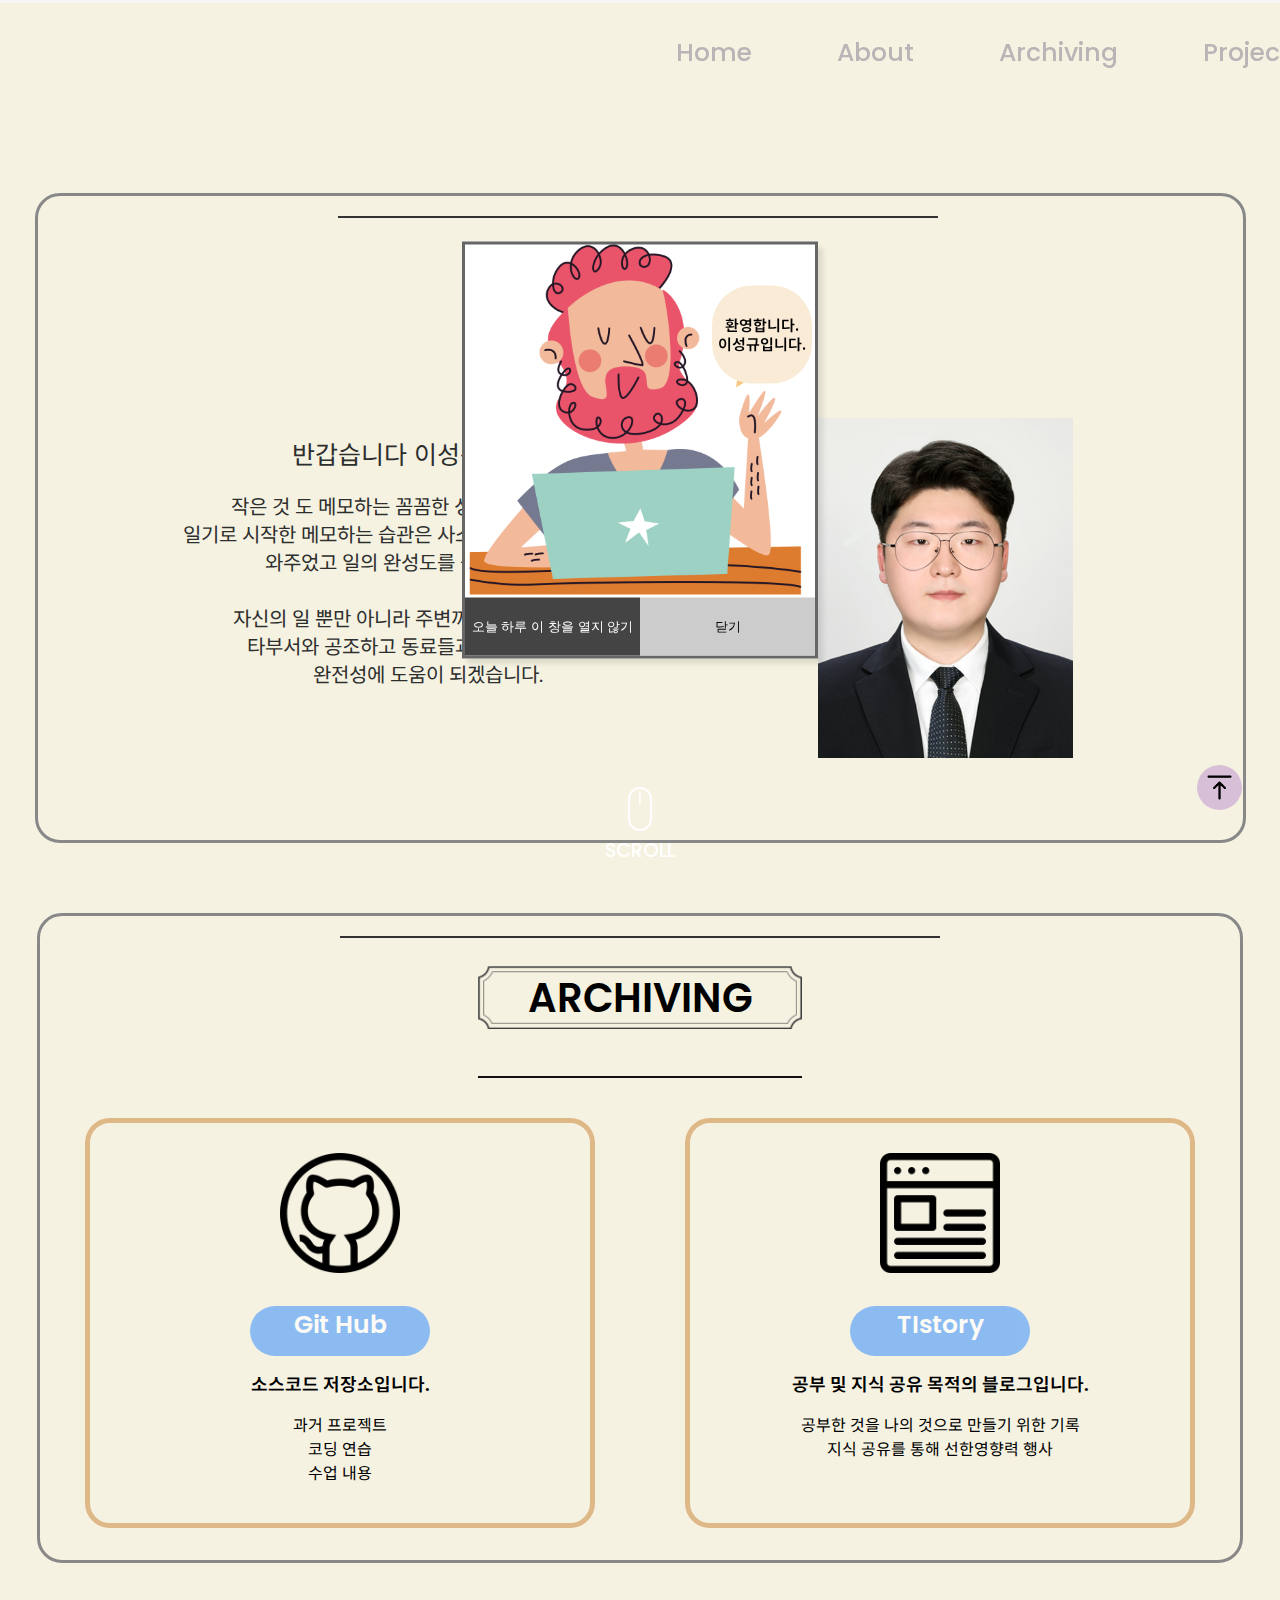
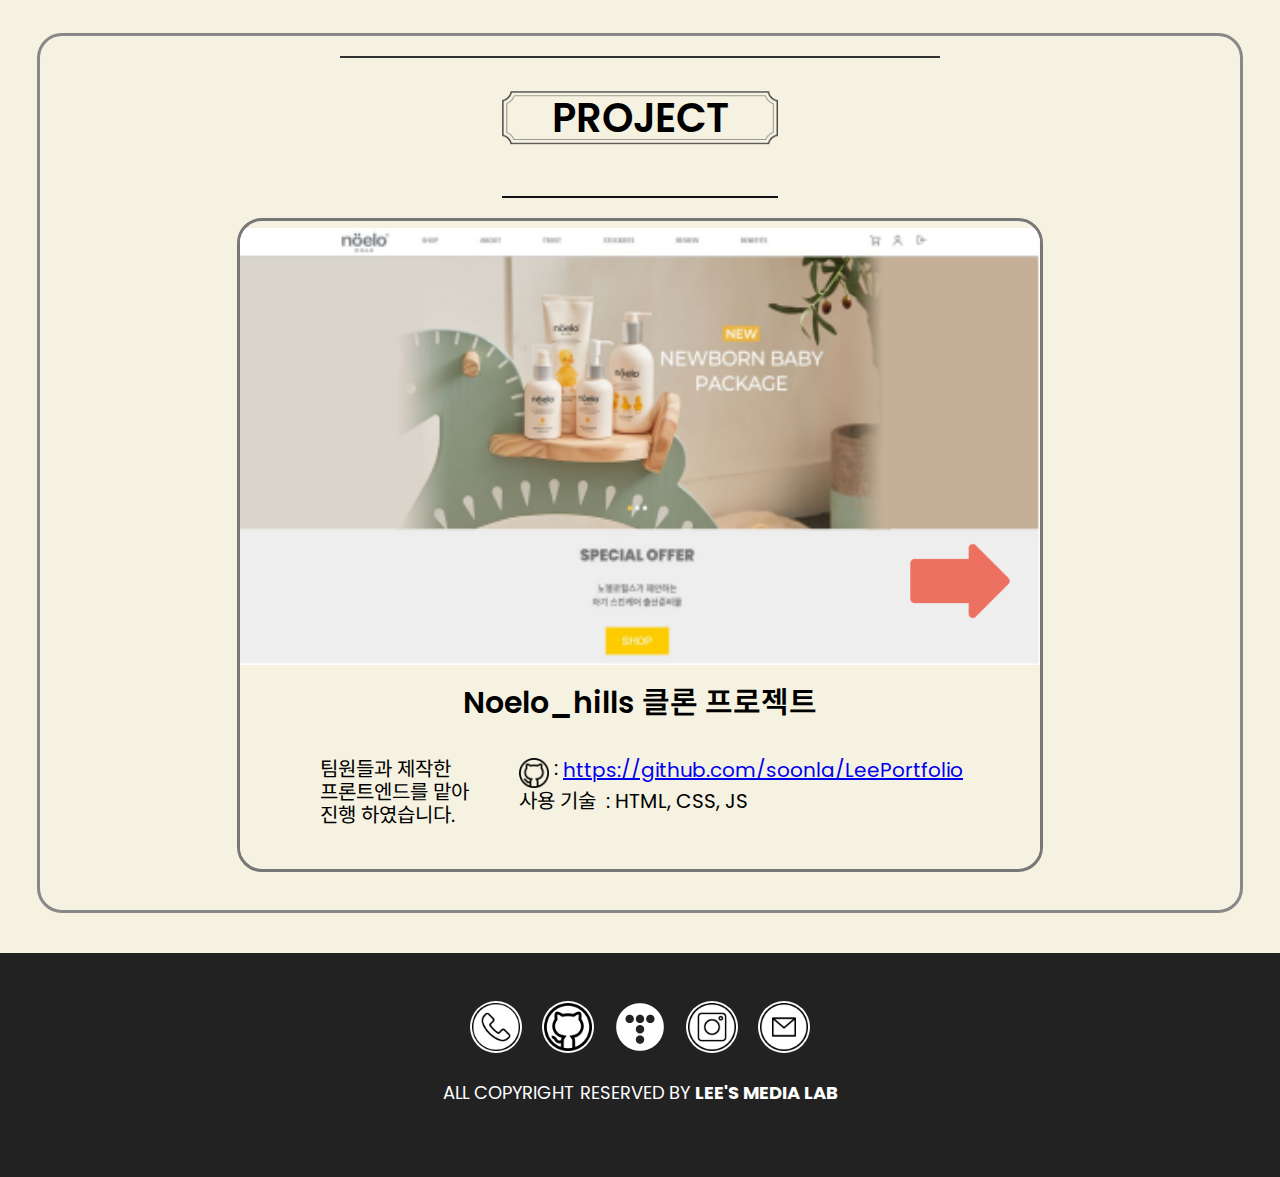
==== commit 4afd7595: "responsive_web" ====
--- a/html/index.html
+++ b/html/index.html
@@ -8,15 +8,17 @@
     <link rel="stylesheet" href="../css/reset.css" />
     <link rel="stylesheet" href="../css/main.css" />
     <link rel="stylesheet" href="../css/layout.css" />
+    <link href="https://fonts.googleapis.com/css2?family=Noto+Sans+KR:wght@100;300;400;500;700;900&family=Poppins:wght@100;200;300;400;500;600;700;800;900&display=swap" rel="stylesheet" />
     <script src="../js/main.js"></script>
     <script src="../js/swiper-bundle.min.js"></script>
     <script src="../js/jquery-3.6.0.min.js"></script>
     <script src="../js/gsap/gsap.min.js"></script>
     <script src="../js/splitting.min.js"></script>
     <script src="../js/jquery_main.js" defer></script>
+    <script src="../js/jquery.fade-in.js"></script>
     <script src="../js/js.cookie.min.js"></script>
     <script>
-      // When the user scrolls the page, execute myFunction
+      //스크롤 인디케이터 (상단 게이지 스크롤 바)
       window.onscroll = function () {
         myFunction();
       };
@@ -40,10 +42,10 @@
         </div>
         <div class="gnb">
           <ul>
-            <li><a href="">Home</a></li>
-            <li><a href="#about">About</a></li>
-            <li><a href="#archive">Archiving</a></li>
-            <li><a href="#project">Project</a></li>
+            <li><a class="gnb_home" href="">Home</a></li>
+            <li><a class="gnb_about" href="#about">About</a></li>
+            <li><a class="gnb_archive" href="#archive">Archiving</a></li>
+            <li><a class="gnb_project" href="#project">Project</a></li>
           </ul>
         </div>
       </div>
@@ -65,19 +67,17 @@
           </h2>
           <div class="txtBox">
             <div class="title">반갑습니다 이성규 입니다.</div>
-
             <div class="txt">
               <p>
-                작은 것 도 메모하는 꼼꼼한 성격을 갖고있습니다. <br /><br />
+                작은 것 도 메모하는 꼼꼼한 성격을 갖고있습니다. <br />
                 일기로 시작한 메모하는 습관은 사소한 부분도 놓치지 않게 도와주었고 일의 완성도를 높여주었습니다.<br /><br />
-                이 메모를 토대로 평소 동료에게 중요한 일정을 알려주었습니다.<br /><br />
                 자신의 일 뿐만 아니라 주변까지 챙기는 모습으로 <br />
                 타부서와 공조하고 동료들과 협력하여 업무의 <br />완전성에 도움이 되겠습니다.
               </p>
             </div>
           </div>
           <div class="pic">
-            <img src="../images/main/lee.jpg" alt="" />
+            <img class="img1" src="../images/main/lee.jpg" class="fade-in" alt="" />
           </div>
         </div>
       </div>
@@ -98,9 +98,10 @@
                     </div>
                   </div>
                 </a>
+                <div>소스코드 저장소입니다.</div>
                 <p>과거 프로젝트</p>
                 <p>코딩 연습</p>
-                <p>학원 수업</p>
+                <p>수업 내용</p>
               </li>
               <li>
                 <a href="https://soonla.tistory.com/">
@@ -111,8 +112,9 @@
                     </div>
                   </div>
                 </a>
-                <p>필기</p>
-                <p>손코딩</p>
+                <div>공부 및 지식 공유 목적의 블로그입니다.</div>
+                <p>공부한 것을 나의 것으로 만들기 위한 기록</p>
+                <p>지식 공유를 통해 선한영향력 행사</p>
               </li>
             </ul>
           </div>
@@ -128,7 +130,7 @@
             <div class="section">
               <input type="radio" name="slide" id="slide01" checked />
               <input type="radio" name="slide" id="slide02" />
-              <input type="radio" name="slide" id="slide03" />
+              <!-- <input type="radio" name="slide" id="slide03" /> -->
               <div class="slide_wrap">
                 <ul class="slide_list">
                   <li>
@@ -138,12 +140,12 @@
                       <img class="project_main" src="../images/main/noel_portfolio.png" alt="" />
                       <label for="slide02" class="right"></label>
                     </a>
+
                     <div class="project_txt">
                       <div class="title">Noelo_hills 클론 프로젝트</div>
                       <div class="project_txt_box">
                         <div class="sub">
-                          TIS정보기술교육센터에서 <br />
-                          팀원들과 제작하였습니다.
+                          팀원들과 제작한
                           <br />
                           프론트엔드를 맡아 <br />
                           진행 하였습니다.
@@ -154,7 +156,7 @@
                               <img src="../images/main/github.png" alt="" /> &nbsp;:&nbsp;
                               <a href="https://github.com/soonla/LeePortfolio">https://github.com/soonla/LeePortfolio</a>
                             </p>
-                            <div class="sub_title">SKILLS &nbsp;: HTML, CSS, JS</div>
+                            <div class="sub_title">사용 기술 &nbsp;: HTML, CSS, JS</div>
                           </div>
                         </div>
                       </div>
@@ -164,16 +166,16 @@
                     <!--2번-->
                     <a>
                       <label for="slide01" class="left"></label>
-                      <img src="../images/main/noel_portfolio.png" alt="" />
+                      <img class="img2" src="../images/main/noel_portfolio.png" alt="" />
                       <!-- <label for="slide01" class="right"></label> -->
                       <div class="project_txt">
                         <div class="title">개인 포트폴리오</div>
                         <div class="project_txt_box">
                           <div class="sub">
-                            프론트엔드 개발자 <br />
-                            포트폴리오입니다. <br />
-                            111 <br />
-                            111 <br />
+                            개인 포트폴리오용 <br />
+                            반응형 웹사이트로 <br />
+                            github.io로 <br />
+                            서버를 구동하였습니다. <br />
                           </div>
                           <div class="link">
                             <div>
@@ -181,7 +183,7 @@
                                 <img src="../images/main/github.png" alt="" /> &nbsp;:&nbsp;
                                 <a href="https://github.com/soonla/LeePortfolio">https://github.com/soonla/LeePortfolio</a>
                               </p>
-                              <div class="sub_title">SKILLS &nbsp;: HTML, CSS, JS</div>
+                              <div class="sub_title">사용 기술 &nbsp;: HTML, CSS, JS</div>
                             </div>
                           </div>
                         </div>
@@ -222,7 +224,7 @@
     </div>
     <div class="top_button">
       <span>
-        <a href=""><img src="../images/upload.png" alt="" /></a>
+        <a href="" class="btn"><img src="../images/upload.png" alt="" /></a>
       </span>
     </div>
     <aside class="popup" id="popup">
--- a/css/main.css
+++ b/css/main.css
@@ -1,4 +1,6 @@
 @charset "UTF-8";
+body { font-family: "Poppins", "Noto Sans KR", sans-serif; background-color: #f5f2e1; }
+
 body .wrap video { width: 100%; margin-top: -30px; height: 100%; overflow: hidden; }
 
 body .wrap img { width: 100%; height: 100%; overflow: hidden; }
@@ -17,31 +19,39 @@
 
 body .iconScroll .txt { color: #fff; text-transform: uppercase; font-weight: 500; font-size: 1.2rem; }
 
-body .main .about { display: -webkit-box; display: -ms-flexbox; display: flex; -webkit-box-pack: center; -ms-flex-pack: center; justify-content: center; background-color: #f5f2e1; height: 900px; }
-
-body .main .about .about_wrap { margin-top: 50px; }
-
-body .main .about .about_wrap .margin { width: 600px; height: 2px; display: -webkit-box; display: -ms-flexbox; display: flex; margin-left: 300px; -webkit-box-align: center; -ms-flex-align: center; align-items: center; background-color: #333; }
+body .main { background-color: #f5f2e1; }
+
+body .main .about { margin: 20px 0 20px 0; display: -webkit-box; display: -ms-flexbox; display: flex; -webkit-box-pack: center; -ms-flex-pack: center; justify-content: center; color: #2d2e2e; background-color: #f5f2e1; height: 700px; }
+
+body .main .about .about_wrap { margin-top: 50px; border: 3px solid #888; border-radius: 25px; }
+
+body .main .about .about_wrap .margin { width: 600px; height: 2px; display: -webkit-box; display: -ms-flexbox; display: flex; margin: 20px 0 0 300px; -webkit-box-align: center; -ms-flex-align: center; align-items: center; background-color: #333; }
 
 body .main .about .about_wrap h2 { width: 1200px; text-align: center; margin-top: 40px; font-size: 40px; font-weight: 600; background-color: #f5f2e1; }
 
 body .main .about .about_wrap h2 span { width: 100px; height: 1500px; padding: 50px; border-bottom: 2px solid #111; background-image: url(../images/main/badge.png); background-size: contain; background-position: center center; background-repeat: no-repeat; }
 
-body .main .about .about_wrap .txtBox { background-color: skyblue; font-size: 20px; text-align: center; width: 600px; height: 400px; float: left; margin-top: 200px; }
-
-body .main .about .about_wrap .txtBox .title { font-size: 30px; background-color: #f5f2e1; }
-
-body .main .about .about_wrap .txtBox .txt { margin-top: 20px; font-size: 23px; background-color: #fff; line-height: 1.2; }
+body .main .about .about_wrap .txtBox { font-size: 20px; text-align: center; width: 500px; height: 300px; float: left; padding: 140px; }
+
+body .main .about .about_wrap .txtBox .title { font-size: 25px; background-color: #f5f2e1; line-height: 1.4; }
+
+body .main .about .about_wrap .txtBox .txt { margin-top: 20px; font-size: 20px; background-color: #f5f2e1; line-height: 1.4; }
 
 body .main .about .about_wrap .pic { float: right; }
 
-body .main .about .about_wrap .pic img { margin-top: 120px; }
-
-body .main .archive { display: -webkit-box; display: -ms-flexbox; display: flex; -webkit-box-pack: center; -ms-flex-pack: center; justify-content: center; background-color: #f5f2e1; height: 900px; height: 900px; }
-
-body .main .archive .archive_wrap { margin-top: 50px; }
-
-body .main .archive .archive_wrap .margin { width: 600px; height: 2px; display: -webkit-box; display: -ms-flexbox; display: flex; margin-left: 300px; -webkit-box-align: center; -ms-flex-align: center; align-items: center; background-color: #333; }
+body .main .about .about_wrap .pic img { margin-top: 120px; width: 60%; -webkit-animation: fadein 2s; animation: fadein 2s; }
+
+@-webkit-keyframes fadein { from { opacity: 0; }
+  to { opacity: 1; } }
+
+@keyframes fadein { from { opacity: 0; }
+  to { opacity: 1; } }
+
+body .main .archive { display: -webkit-box; display: -ms-flexbox; display: flex; margin: 20px 0 20px 0; -webkit-box-pack: center; -ms-flex-pack: center; justify-content: center; background-color: #f5f2e1; height: 700px; }
+
+body .main .archive .archive_wrap { margin-top: 50px; border: 3px solid #888; border-radius: 25px; }
+
+body .main .archive .archive_wrap .margin { width: 600px; height: 2px; display: -webkit-box; display: -ms-flexbox; display: flex; margin: 20px 0 0 300px; -webkit-box-align: center; -ms-flex-align: center; align-items: center; background-color: #333; }
 
 body .main .archive .archive_wrap h2 { width: 1200px; margin-top: 40px; text-align: center; font-size: 40px; font-weight: 600; background-color: #f5f2e1; }
 
@@ -49,29 +59,31 @@
 
 body .main .archive .archive_wrap .gitBox { height: 800px; }
 
-body .main .archive .archive_wrap .gitBox .list { margin-top: 180px; display: -webkit-box; display: -ms-flexbox; display: flex; -ms-flex-pack: distribute; justify-content: space-around; }
-
-body .main .archive .archive_wrap .gitBox .list li { width: 500px; border: 1px solid burlywood; text-align: center; -webkit-transition: all 0.25s ease; transition: all 0.25s ease; height: 100%; }
-
-body .main .archive .archive_wrap .gitBox .list li:hover { border-color: blue; -webkit-transform: translateY(-30px); transform: translateY(-30px); -webkit-box-shadow: 5px 5px 5px rgba(0, 0, 0, 0.65); box-shadow: 5px 5px 5px rgba(0, 0, 0, 0.65); }
-
-body .main .archive .archive_wrap .gitBox .list li a { text-decoration: none; color: blueviolet; }
-
-body .main .archive .archive_wrap .gitBox .list li a img { margin-top: 100px; width: 120px; background-color: #fff; }
-
-body .main .archive .archive_wrap .gitBox .list li a .txtBox { margin: 10px; background-color: #fff; margin-top: 10px; display: -webkit-box; display: -ms-flexbox; display: flex; -webkit-box-pack: center; -ms-flex-pack: center; justify-content: center; }
-
-body .main .archive .archive_wrap .gitBox .list li a .txtBox .link { margin: 20px 0 0 0; width: 180px; height: 50px; background-color: tomato; opacity: 0.7; border-radius: 50px; }
-
-body .main .archive .archive_wrap .gitBox .list li a .txtBox .link .btn { font-weight: 600; font-size: 25px; }
-
-body .main .archive .archive_wrap .gitBox .list li p { line-height: 1.5em; font-size: 18px; font-weight: 600; }
-
-body .main .project { display: -webkit-box; display: -ms-flexbox; display: flex; -webkit-box-pack: center; -ms-flex-pack: center; justify-content: center; background-color: #f5f2e1; height: 900px; }
-
-body .main .project .project_wrap { padding: 30px; }
-
-body .main .project .project_wrap .margin { width: 600px; height: 2px; display: -webkit-box; display: -ms-flexbox; display: flex; margin-left: 300px; -webkit-box-align: center; -ms-flex-align: center; align-items: center; background-color: #333; }
+body .main .archive .archive_wrap .gitBox .list { margin-top: 100px; display: -webkit-box; display: -ms-flexbox; display: flex; -ms-flex-pack: distribute; justify-content: space-around; }
+
+body .main .archive .archive_wrap .gitBox .list li { width: 500px; border: 5px solid burlywood; border-radius: 25px; text-align: center; -webkit-transition: all 0.25s ease; transition: all 0.25s ease; height: 400px; }
+
+body .main .archive .archive_wrap .gitBox .list li:hover { border-color: wheat; -webkit-transform: translateY(-30px); transform: translateY(-30px); -webkit-box-shadow: 5px 5px 5px rgba(0, 0, 0, 0.65); box-shadow: 5px 5px 5px rgba(0, 0, 0, 0.65); }
+
+body .main .archive .archive_wrap .gitBox .list li a { text-decoration: none; color: #fff; }
+
+body .main .archive .archive_wrap .gitBox .list li a img { margin-top: 30px; width: 120px; }
+
+body .main .archive .archive_wrap .gitBox .list li a .txtBox { margin: 10px; margin-top: 10px; display: -webkit-box; display: -ms-flexbox; display: flex; -webkit-box-pack: center; -ms-flex-pack: center; justify-content: center; }
+
+body .main .archive .archive_wrap .gitBox .list li a .txtBox .link { margin: 20px 0 0 0; width: 180px; height: 50px; background-color: #60a5fa; opacity: 0.7; border-radius: 50px; }
+
+body .main .archive .archive_wrap .gitBox .list li a .txtBox .link .btn { font-weight: 550; font-size: 25px; }
+
+body .main .archive .archive_wrap .gitBox .list li div { margin: 20px 0 20px 0; font-size: 18px; font-weight: 600; }
+
+body .main .archive .archive_wrap .gitBox .list li p { line-height: 1.5em; font-size: 16px; font-weight: 400; }
+
+body .main .project { margin: 20px 0 20px 0; display: -webkit-box; display: -ms-flexbox; display: flex; -webkit-box-pack: center; -ms-flex-pack: center; justify-content: center; background-color: #f5f2e1; height: 950px; }
+
+body .main .project .project_wrap { margin: 50px 0 20px 0; border: 3px solid #888; border-radius: 25px; }
+
+body .main .project .project_wrap .margin { width: 600px; height: 2px; display: -webkit-box; display: -ms-flexbox; display: flex; margin: 20px 0 0 300px; -webkit-box-align: center; -ms-flex-align: center; align-items: center; background-color: #333; }
 
 body .main .project .project_wrap h2 { width: 1200px; text-align: center; margin-top: 40px; font-size: 40px; font-weight: 600; background-color: #f5f2e1; }
 
@@ -87,7 +99,7 @@
 
 body .main .project .project_wrap .project_box .section input { display: none; }
 
-body .main .project .project_wrap .project_box .section .slide_wrap { width: 800px; margin: 80px auto; overflow: hidden; border: 1px solid #777; }
+body .main .project .project_wrap .project_box .section .slide_wrap { width: 800px; margin: 80px auto; overflow: hidden; border: 3px solid #777; border-radius: 25px; }
 
 body .main .project .project_wrap .project_box .section .slide_wrap .slide_list { white-space: nowrap; }
 
@@ -95,13 +107,13 @@
 
 body .main .project .project_wrap .project_box .section .slide_wrap .slide_list li a { display: block; position: relative; }
 
-body .main .project .project_wrap .project_box .section .slide_wrap .slide_list li a img { width: 100%; }
-
-body .main .project .project_wrap .project_box .section .slide_wrap .slide_list li a label { position: absolute; z-index: 10; top: 50%; -webkit-transform: translateY(-50%); transform: translateY(-50%); padding: 50px; cursor: pointer; }
-
-body .main .project .project_wrap .project_box .section .slide_wrap .slide_list li a .left { left: 30px; background: url(../images/main/project/left-arrow.png) center center/100% no-repeat; overflow: hidden; }
-
-body .main .project .project_wrap .project_box .section .slide_wrap .slide_list li a .right { right: 30px; background: url(../images/main/project/right-arrow.png) center center/100% no-repeat; overflow: hidden; }
+body .main .project .project_wrap .project_box .section .slide_wrap .slide_list li a img { margin-top: -5px; width: 100%; }
+
+body .main .project .project_wrap .project_box .section .slide_wrap .slide_list li a label { position: absolute; z-index: 10; top: 80%; -webkit-transform: translateY(-50%); transform: translateY(-50%); padding: 50px; cursor: pointer; }
+
+body .main .project .project_wrap .project_box .section .slide_wrap .slide_list li a .left { left: 30px; background: url(../images/main/project/left-btn.png) center center/100% no-repeat; overflow: hidden; }
+
+body .main .project .project_wrap .project_box .section .slide_wrap .slide_list li a .right { right: 30px; background: url(../images/main/project/right-btn.png) center center/100% no-repeat; overflow: hidden; }
 
 body .main .project .project_wrap .project_box .section .slide_wrap .slide_list li .project_txt { background-color: #f5f2e1; }
 
@@ -109,7 +121,7 @@
 
 body .main .project .project_wrap .project_box .section .slide_wrap .slide_list li .project_txt .project_txt_box { text-align: space-around; display: -webkit-box; display: -ms-flexbox; display: flex; margin-top: 30px; padding: 10px 80px 10px; font-size: 20px; }
 
-body .main .project .project_wrap .project_box .section .slide_wrap .slide_list li .project_txt .project_txt_box .sub { margin: 0 50px 20px 0; }
+body .main .project .project_wrap .project_box .section .slide_wrap .slide_list li .project_txt .project_txt_box .sub { margin: 0 50px 20px 0; line-height: 1.15; }
 
 body .main .project .project_wrap .project_box .section .slide_wrap .slide_list li .project_txt .project_txt_box .link div p { display: -webkit-box; display: -ms-flexbox; display: flex; }
 
@@ -119,9 +131,11 @@
 
 body .main .project .project_wrap .project_box .section .slide_wrap .slide_list li .project_txt .project_txt_box .sub_title { margin-top: 3px; }
 
-.top_button span a { z-index: 2; width: 45px; height: 45px; text-align: center; position: fixed; top: 85%; right: 3%; background-color: red; border-radius: 25px; }
-
-.top_button span a img { width: 35px; height: 35px; }
+.top_button span a { z-index: 2; width: 45px; height: 45px; text-align: center; position: fixed; top: 85%; right: 3%; background-color: thistle; border-radius: 25px; }
+
+.top_button span a img { margin: 5px; width: 35px; height: 35px; }
+
+.top_button span a img:hover { background-color: seashell; border-radius: 25px; -webkit-transition: all 0.95s ease; transition: all 0.95s ease; }
 
 .popup { position: fixed; z-index: 1000; left: 50%; top: 50%; -webkit-transform: translate(-50%, -50%); transform: translate(-50%, -50%); background-color: #fff; display: block; -webkit-box-shadow: 5px 5px 5px rgba(0, 0, 0, 0.1); box-shadow: 5px 5px 5px rgba(0, 0, 0, 0.1); border: 3px solid #666; }
 
@@ -135,65 +149,61 @@
 
 .popup .btns button.oneday { background-color: #444; color: #fff; }
 
-@media all and (max-width: 400px) { body .wrap video { width: 400px; height: 100px; margin-top: -30px; height: 100%; overflow: hidden; }
+@media all and (max-width: 400px) { body { font-family: "Poppins", "Noto Sans KR", sans-serif; background-color: #f5f2e1; margin: 0; padding: 0; word-break: keep-all; position: relative; -webkit-box-pack: center; -ms-flex-pack: center; justify-content: center; }
+  body .wrap video { width: 100%; margin-top: -30px; overflow: hidden; }
   body .wrap img { width: 100%; height: 100%; overflow: hidden; }
-  body .iconScroll { display: -webkit-box; display: -ms-flexbox; display: flex; -webkit-box-orient: vertical; -webkit-box-direction: normal; -ms-flex-direction: column; flex-direction: column; -webkit-box-align: center; -ms-flex-align: center; align-items: center; position: absolute; width: 15px; top: 100px; right: 50%; z-index: 2; }
-  body .iconScroll .icon { display: -webkit-box; display: -ms-flexbox; display: flex; width: 10px; height: 30px; border: 2px solid #fff; border-radius: 100px; margin-bottom: 10px; -webkit-box-pack: center; -ms-flex-pack: center; justify-content: center; }
-  body .iconScroll .icon div { font-size: 18px; color: #fff; -webkit-animation: infinite alternate; animation: infinite alternate; -webkit-animation-name: ani_motion; animation-name: ani_motion; -webkit-animation-duration: 0.5s; animation-duration: 0.5s; }
-  @-webkit-keyframes ani_motion { 0% { -webkit-transform: translateY(0); transform: translateY(0); }
-    100% { -webkit-transform: translateY(10px); transform: translateY(10px); } }
-  @keyframes ani_motion { 0% { -webkit-transform: translateY(0); transform: translateY(0); }
-    100% { -webkit-transform: translateY(10px); transform: translateY(10px); } }
-  body .iconScroll .txt { color: #fff; text-transform: uppercase; font-weight: 500; font-size: 1.2rem; }
-  body .main .about { display: -webkit-box; display: -ms-flexbox; display: flex; -webkit-box-pack: center; -ms-flex-pack: center; justify-content: center; background-color: #f5f2e1; height: 900px; }
-  body .main .about .about_wrap { margin-top: 50px; }
-  body .main .about .about_wrap .margin { width: 600px; height: 2px; display: -webkit-box; display: -ms-flexbox; display: flex; margin-left: 300px; -webkit-box-align: center; -ms-flex-align: center; align-items: center; background-color: #333; }
-  body .main .about .about_wrap h2 { width: 1200px; text-align: center; margin-top: 40px; font-size: 40px; font-weight: 600; background-color: #f5f2e1; }
-  body .main .about .about_wrap h2 span { width: 100px; height: 1500px; padding: 50px; border-bottom: 2px solid #111; background-image: url(../images/main/badge.png); background-size: contain; background-position: center center; background-repeat: no-repeat; }
-  body .main .about .about_wrap .txtBox { background-color: skyblue; font-size: 20px; text-align: center; width: 600px; height: 400px; float: left; margin-top: 200px; }
-  body .main .about .about_wrap .txtBox .title { font-size: 30px; background-color: #f5f2e1; }
-  body .main .about .about_wrap .txtBox .txt { margin-top: 20px; font-size: 23px; background-color: #fff; line-height: 1.2; }
-  body .main .about .about_wrap .pic { display: -webkit-box; display: -ms-flexbox; display: flex; }
-  body .main .about .about_wrap .pic img { margin-top: 120px; }
-  body .main .archive { display: -webkit-box; display: -ms-flexbox; display: flex; -webkit-box-pack: center; -ms-flex-pack: center; justify-content: center; background-color: #f5f2e1; height: 900px; height: 900px; }
-  body .main .archive .archive_wrap { margin-top: 50px; }
-  body .main .archive .archive_wrap .margin { width: 600px; height: 2px; display: -webkit-box; display: -ms-flexbox; display: flex; margin-left: 300px; -webkit-box-align: center; -ms-flex-align: center; align-items: center; background-color: #333; }
-  body .main .archive .archive_wrap h2 { width: 1200px; margin-top: 40px; text-align: center; font-size: 40px; font-weight: 600; background-color: #f5f2e1; }
-  body .main .archive .archive_wrap h2 span { width: 100px; height: 1500px; padding: 50px; border-bottom: 2px solid #111; background-image: url(../images/main/badge.png); background-size: contain; background-position: center center; background-repeat: no-repeat; }
-  body .main .archive .archive_wrap .gitBox { height: 800px; }
-  body .main .archive .archive_wrap .gitBox .list { margin-top: 180px; display: -webkit-box; display: -ms-flexbox; display: flex; -ms-flex-pack: distribute; justify-content: space-around; }
-  body .main .archive .archive_wrap .gitBox .list li { width: 500px; border: 1px solid burlywood; text-align: center; -webkit-transition: all 0.25s ease; transition: all 0.25s ease; height: 100%; }
-  body .main .archive .archive_wrap .gitBox .list li:hover { border-color: blue; -webkit-transform: translateY(-30px); transform: translateY(-30px); -webkit-box-shadow: 5px 5px 5px rgba(0, 0, 0, 0.65); box-shadow: 5px 5px 5px rgba(0, 0, 0, 0.65); }
-  body .main .archive .archive_wrap .gitBox .list li a { text-decoration: none; color: blueviolet; }
-  body .main .archive .archive_wrap .gitBox .list li a img { margin-top: 100px; width: 120px; background-color: #fff; }
-  body .main .archive .archive_wrap .gitBox .list li a .txtBox { margin: 10px; background-color: #fff; margin-top: 10px; display: -webkit-box; display: -ms-flexbox; display: flex; -webkit-box-pack: center; -ms-flex-pack: center; justify-content: center; }
-  body .main .archive .archive_wrap .gitBox .list li a .txtBox .link { margin: 20px 0 0 0; width: 180px; height: 50px; background-color: tomato; opacity: 0.7; border-radius: 50px; }
-  body .main .archive .archive_wrap .gitBox .list li a .txtBox .link .btn { font-weight: 600; font-size: 25px; }
-  body .main .archive .archive_wrap .gitBox .list li p { line-height: 1.5em; font-size: 18px; font-weight: 600; }
-  body .main .project { display: -webkit-box; display: -ms-flexbox; display: flex; -webkit-box-pack: center; -ms-flex-pack: center; justify-content: center; background-color: #f5f2e1; height: 900px; }
-  body .main .project .project_wrap { padding: 30px; }
-  body .main .project .project_wrap .margin { width: 600px; height: 2px; display: -webkit-box; display: -ms-flexbox; display: flex; margin-left: 300px; -webkit-box-align: center; -ms-flex-align: center; align-items: center; background-color: #333; }
-  body .main .project .project_wrap h2 { width: 1200px; text-align: center; margin-top: 40px; font-size: 40px; font-weight: 600; background-color: #f5f2e1; }
+  body .main .about { display: -webkit-box; display: -ms-flexbox; display: flex; margin: 20px 0 20px 0; -webkit-box-pack: center; -ms-flex-pack: center; justify-content: center; height: 700px; color: #2d2e2e; }
+  body .main .about .about_wrap { width: 250px; margin-top: 50px; border: 3px solid #888; border-radius: 25px; }
+  body .main .about .about_wrap .margin { width: 200px; height: 2px; display: -webkit-box; display: -ms-flexbox; display: flex; margin: 20px 0 0 30px; -webkit-box-align: center; -ms-flex-align: center; align-items: center; background-color: #333; }
+  body .main .about .about_wrap h2 { width: 250px; text-align: center; font-size: 20px; font-weight: 600; background-color: #f5f2e1; }
+  body .main .about .about_wrap h2 span { width: 100px; height: 1500px; padding: 10px; border-bottom: 2px solid #111; background-image: url(../images/main/badge.png); background-size: contain; background-position: center center; background-repeat: no-repeat; }
+  body .main .about .about_wrap .txtBox { font-size: 20px; text-align: center; width: 200px; height: 300px; position: relative; padding: 30px; }
+  body .main .about .about_wrap .txtBox .title { font-size: 25px; background-color: #f5f2e1; line-height: 1.4; }
+  body .main .about .about_wrap .txtBox .txt { margin-top: 30px; font-size: 20px; background-color: #f5f2e1; line-height: 1.4; }
+  body .main .about .about_wrap .pic img { margin-top: 120px; width: 60%; -webkit-animation: fadein 2s; animation: fadein 2s; }
+  @-webkit-keyframes fadein { from { opacity: 0; }
+    to { opacity: 1; } }
+  @keyframes fadein { from { opacity: 0; }
+    to { opacity: 1; } }
+  body .main .archive { display: -webkit-box; display: -ms-flexbox; display: flex; margin: 20px 0 20px 0; -webkit-box-pack: center; -ms-flex-pack: center; justify-content: center; height: 1050px; }
+  body .main .archive .archive_wrap { width: 250px; margin-top: 50px; border: 3px solid #888; border-radius: 25px; }
+  body .main .archive .archive_wrap .margin { width: 200px; height: 2px; display: -webkit-box; display: -ms-flexbox; display: flex; margin: 20px 0 0 30px; -webkit-box-align: center; -ms-flex-align: center; align-items: center; background-color: #333; }
+  body .main .archive .archive_wrap h2 { width: 250px; text-align: center; font-size: 20px; font-weight: 600; background-color: #f5f2e1; }
+  body .main .archive .archive_wrap h2 span { width: 100px; height: 1500px; padding: 10px; border-bottom: 2px solid #111; background-image: url(../images/main/badge.png); background-size: contain; background-position: center center; background-repeat: no-repeat; }
+  body .main .archive .archive_wrap .gitBox { width: 220px; height: 100px; }
+  body .main .archive .archive_wrap .gitBox .list { margin-top: 30px; margin-left: 30px; display: -webkit-box; display: -ms-flexbox; display: flex; -ms-flex-wrap: wrap; flex-wrap: wrap; }
+  body .main .archive .archive_wrap .gitBox .list li { position: relative; width: calc(100% - 10px); margin: 10px; border: 5px solid burlywood; border-radius: 25px; height: 400px; }
+  body .main .archive .archive_wrap .gitBox .list li a { text-decoration: none; color: #fff; }
+  body .main .archive .archive_wrap .gitBox .list li a img { margin-top: 30px; width: 120px; }
+  body .main .archive .archive_wrap .gitBox .list li a .txtBox { margin-top: 10px; position: relative; }
+  body .main .archive .archive_wrap .gitBox .list li a .txtBox .link { margin: 20px 0 0 0; width: 180px; height: 50px; background-color: #60a5fa; opacity: 0.7; border-radius: 50px; }
+  body .main .archive .archive_wrap .gitBox .list li a .txtBox .link .btn { font-weight: 550; font-size: 25px; }
+  body .main .archive .archive_wrap .gitBox .list li div { margin: 20px 0 20px 0; font-size: 18px; font-weight: 600; }
+  body .main .archive .archive_wrap .gitBox .list li p { line-height: 1.5em; font-size: 16px; font-weight: 400; }
+  body .main .project { display: -webkit-box; display: -ms-flexbox; display: flex; margin: 20px 0 20px 0; -webkit-box-pack: center; -ms-flex-pack: center; justify-content: center; height: 950px; color: #2d2e2e; }
+  body .main .project .project_wrap { width: 250px; margin-top: 50px; border: 3px solid #888; border-radius: 25px; }
+  body .main .project .project_wrap .margin { width: 200px; height: 2px; display: -webkit-box; display: -ms-flexbox; display: flex; margin: 20px 0 0 30px; -webkit-box-align: center; -ms-flex-align: center; align-items: center; background-color: #333; }
+  body .main .project .project_wrap h2 { width: 250px; text-align: center; font-size: 20px; font-weight: 600; background-color: #f5f2e1; }
   body .main .project .project_wrap h2 span { width: 100px; height: 1500px; padding: 50px; border-bottom: 2px solid #111; background-image: url(../images/main/badge.png); background-size: contain; background-position: center center; background-repeat: no-repeat; }
   body .main .project .project_wrap .project_box .section { /*슬라이드화면*/ }
   body .main .project .project_wrap .project_box .section [id="slide01"]:checked ~ .slide_wrap .slide_list > li { -webkit-transform: translateX(0%); transform: translateX(0%); }
   body .main .project .project_wrap .project_box .section [id="slide02"]:checked ~ .slide_wrap .slide_list > li { -webkit-transform: translateX(-100%); transform: translateX(-100%); }
   body .main .project .project_wrap .project_box .section { /*화면적용*/ }
   body .main .project .project_wrap .project_box .section input { display: none; }
-  body .main .project .project_wrap .project_box .section .slide_wrap { width: 800px; margin: 80px auto; overflow: hidden; border: 1px solid #777; }
+  body .main .project .project_wrap .project_box .section .slide_wrap { width: 800px; margin: 80px auto; overflow: hidden; border: 3px solid #777; border-radius: 25px; }
   body .main .project .project_wrap .project_box .section .slide_wrap .slide_list { white-space: nowrap; }
   body .main .project .project_wrap .project_box .section .slide_wrap .slide_list li { display: inline-block; vertical-align: middle; width: 100%; -webkit-transition: all 0.5s; transition: all 0.5s; }
   body .main .project .project_wrap .project_box .section .slide_wrap .slide_list li a { display: block; position: relative; }
-  body .main .project .project_wrap .project_box .section .slide_wrap .slide_list li a img { width: 100%; }
-  body .main .project .project_wrap .project_box .section .slide_wrap .slide_list li a label { position: absolute; z-index: 10; top: 50%; -webkit-transform: translateY(-50%); transform: translateY(-50%); padding: 50px; cursor: pointer; }
-  body .main .project .project_wrap .project_box .section .slide_wrap .slide_list li a .left { left: 30px; background: url(../images/main/project/left-arrow.png) center center/100% no-repeat; overflow: hidden; }
-  body .main .project .project_wrap .project_box .section .slide_wrap .slide_list li a .right { right: 30px; background: url(../images/main/project/right-arrow.png) center center/100% no-repeat; overflow: hidden; }
+  body .main .project .project_wrap .project_box .section .slide_wrap .slide_list li a img { margin-top: -5px; width: 100%; }
+  body .main .project .project_wrap .project_box .section .slide_wrap .slide_list li a label { position: absolute; z-index: 10; top: 80%; -webkit-transform: translateY(-50%); transform: translateY(-50%); padding: 50px; cursor: pointer; }
+  body .main .project .project_wrap .project_box .section .slide_wrap .slide_list li a .left { left: 30px; background: url(../images/main/project/left-btn.png) center center/100% no-repeat; overflow: hidden; }
+  body .main .project .project_wrap .project_box .section .slide_wrap .slide_list li a .right { right: 30px; background: url(../images/main/project/right-btn.png) center center/100% no-repeat; overflow: hidden; }
   body .main .project .project_wrap .project_box .section .slide_wrap .slide_list li .project_txt { background-color: #f5f2e1; }
   body .main .project .project_wrap .project_box .section .slide_wrap .slide_list li .project_txt .title { margin-top: 20px; text-align: center; font-size: 30px; font-weight: 600; }
   body .main .project .project_wrap .project_box .section .slide_wrap .slide_list li .project_txt .project_txt_box { text-align: space-around; display: -webkit-box; display: -ms-flexbox; display: flex; margin-top: 30px; padding: 10px 80px 10px; font-size: 20px; }
-  body .main .project .project_wrap .project_box .section .slide_wrap .slide_list li .project_txt .project_txt_box .sub { margin: 0 50px 20px 0; }
+  body .main .project .project_wrap .project_box .section .slide_wrap .slide_list li .project_txt .project_txt_box .sub { margin: 0 50px 20px 0; line-height: 1.15; }
   body .main .project .project_wrap .project_box .section .slide_wrap .slide_list li .project_txt .project_txt_box .link div p { display: -webkit-box; display: -ms-flexbox; display: flex; }
-  body .main .project .project_wrap .project_box .section .slide_wrap .slide_list li .project_txt .project_txt_box .link div p img { width: 30px; -o-object-fit: cover; object-fit: cover; }
+  body .main .project .project_wrap .project_box .section .slide_wrap .slide_list li .project_txt .project_txt_box .link div p img { width: 30px; }
   body .main .project .project_wrap .project_box .section .slide_wrap .slide_list li .project_txt .project_txt_box .link div p a { margin-top: 2px; }
   body .main .project .project_wrap .project_box .section .slide_wrap .slide_list li .project_txt .project_txt_box .sub_title { margin-top: 3px; }
   .top_button span a { z-index: 2; width: 45px; height: 45px; text-align: center; position: fixed; top: 85%; right: 3%; background-color: red; border-radius: 25px; }
--- a/css/layout.css
+++ b/css/layout.css
@@ -12,15 +12,15 @@
 
 body header .contents .logo div { margin-top: 20px; color: cornflowerblue; font-size: 30px; font-weight: 400; }
 
-body header .contents .gnb { margin-left: 740px; }
+body header .contents .gnb { margin-left: 740px; padding-top: 20px; }
 
 body header .contents .gnb ul { display: -webkit-box; display: -ms-flexbox; display: flex; }
 
 body header .contents .gnb ul li { margin-right: 85px; margin-top: 20px; }
 
-body header .contents .gnb ul li :hover { color: red; border-bottom: 3px solid blue; -webkit-transition: all 0.95s ease; transition: all 0.95s ease; }
+body header .contents .gnb ul li :hover { color: red; border-bottom: 3px solid blue; -webkit-transition: all 0.7s ease; transition: all 0.7s ease; }
 
-body header .contents .gnb ul li a { text-decoration: none; color: #b9b5b6; font-size: 25px; font-weight: 500; }
+body header .contents .gnb ul li a { scroll-behavior: smooth; text-decoration: none; color: #b9b5b6; font-size: 25px; font-weight: 500; }
 
 footer { height: 11rem; padding-top: 3rem; background-color: #222; text-align: center; }
 
@@ -65,13 +65,13 @@
   body header .progress_container { width: 100%; height: 3px; background: #f6f6f6; }
   body header .progress_container .progress_bar { height: 3px; background: red; width: 0%; }
   body header .contents { position: fixed; z-index: 2; display: -webkit-box; display: -ms-flexbox; display: flex; }
-  body header .contents .logo { margin-left: -30px; }
+  body header .contents .logo { margin-left: 30px; }
   body header .contents .logo div { margin-top: 20px; color: cornflowerblue; font-size: 30px; font-weight: 400; }
-  body header .contents .gnb { margin-left: 1px; }
-  body header .contents .gnb ul { display: -webkit-box; display: -ms-flexbox; display: flex; padding-right: 300px; }
-  body header .contents .gnb ul li { margin-top: 20px; margin-right: 10px; }
-  body header .contents .gnb ul li :hover { color: red; border-bottom: 3px solid blue; -webkit-transition: all 0.95s ease; transition: all 0.95s ease; }
-  body header .contents .gnb ul li a { text-decoration: none; color: #b9b5b6; font-size: 15px; font-weight: 500; }
+  body header .contents .gnb { margin-left: 740px; padding-top: 20px; }
+  body header .contents .gnb ul { display: -webkit-box; display: -ms-flexbox; display: flex; }
+  body header .contents .gnb ul li { margin-right: 85px; margin-top: 20px; }
+  body header .contents .gnb ul li :hover { color: red; border-bottom: 3px solid blue; -webkit-transition: all 0.7s ease; transition: all 0.7s ease; }
+  body header .contents .gnb ul li a { scroll-behavior: smooth; text-decoration: none; color: #b9b5b6; font-size: 25px; font-weight: 500; }
   footer { height: 150px; padding-top: 3rem; background-color: #222; text-align: center; }
   footer p { margin-top: 30px; font-size: 10px; text-transform: uppercase; color: #fff; }
   footer p strong { font-weight: 700; }
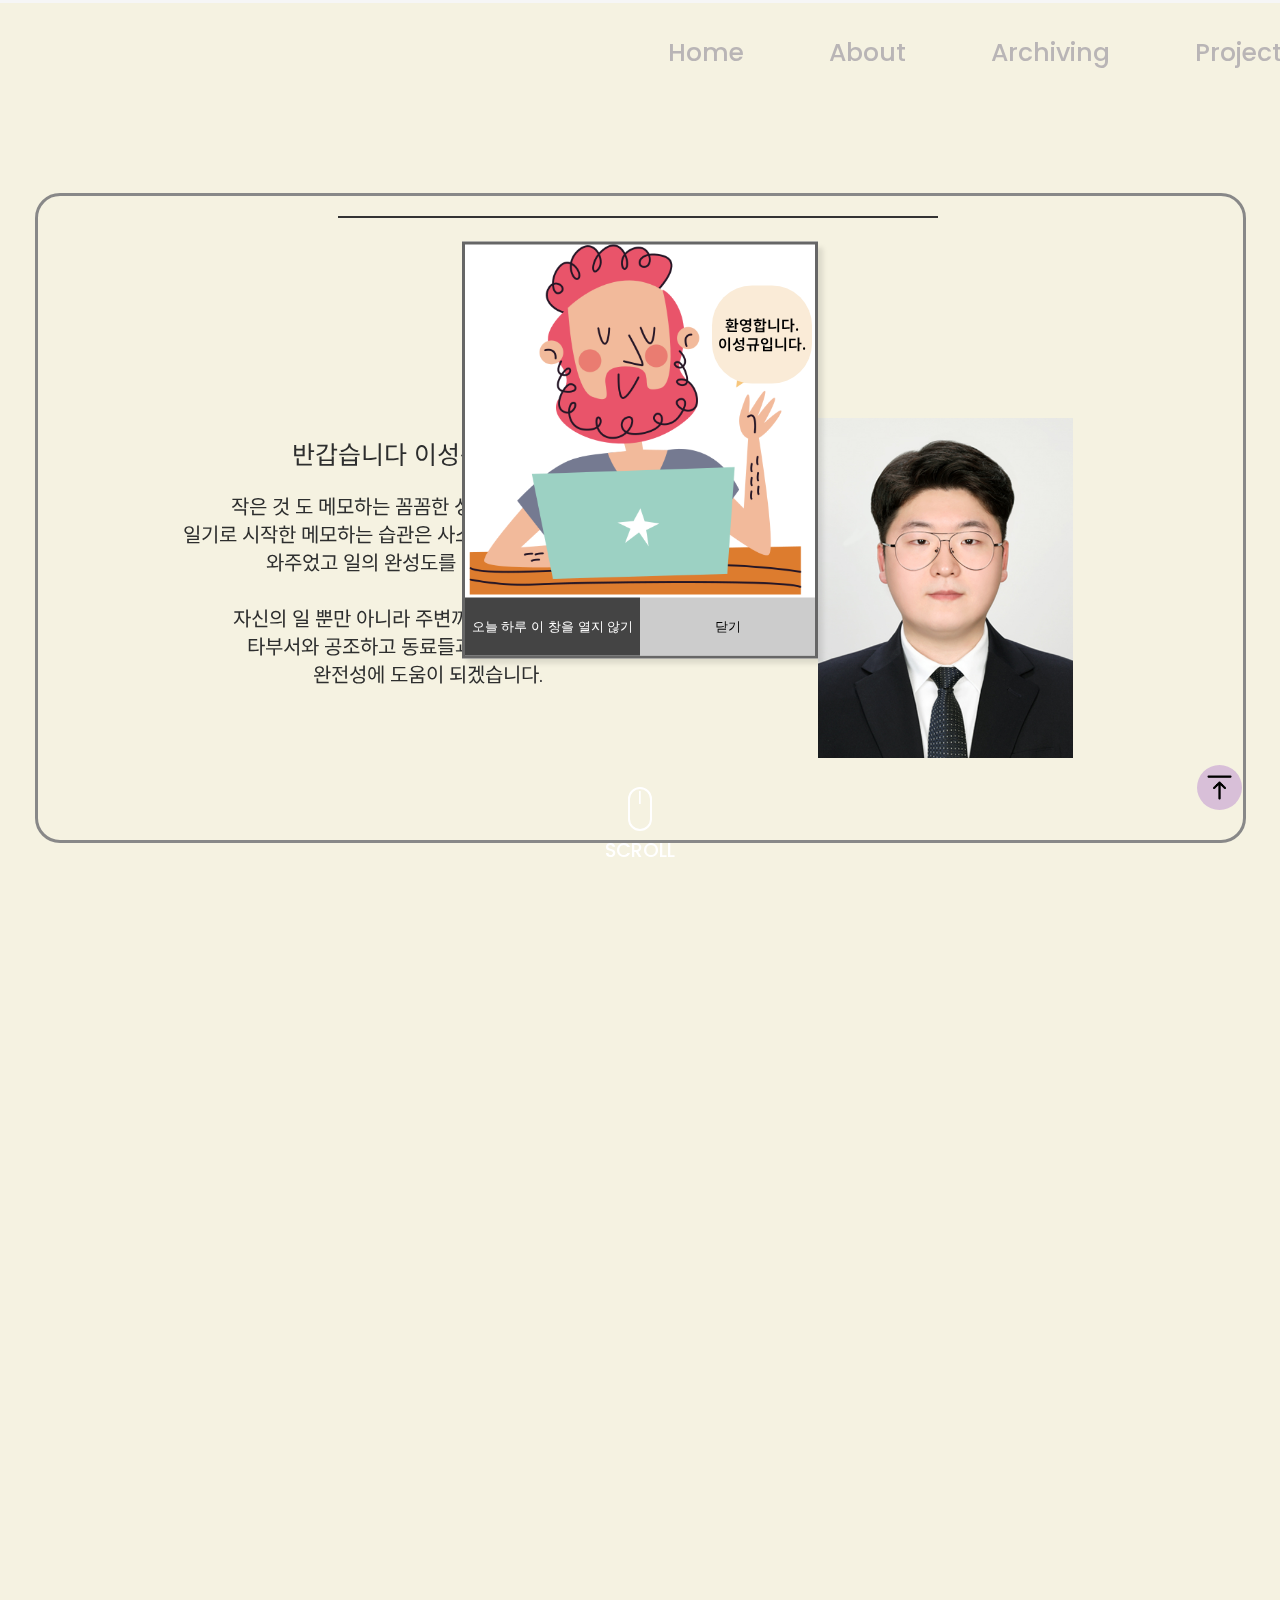
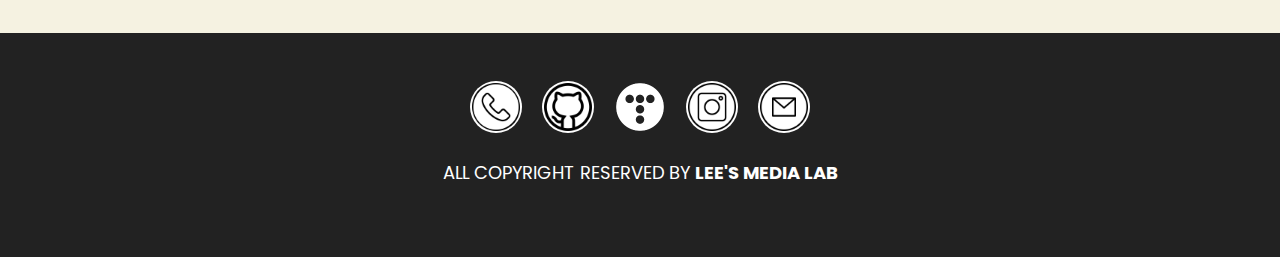
==== commit 51331ac8: "project_update" ====
--- a/html/index.html
+++ b/html/index.html
@@ -9,6 +9,7 @@
     <link rel="stylesheet" href="../css/main.css" />
     <link rel="stylesheet" href="../css/layout.css" />
     <link href="https://fonts.googleapis.com/css2?family=Noto+Sans+KR:wght@100;300;400;500;700;900&family=Poppins:wght@100;200;300;400;500;600;700;800;900&display=swap" rel="stylesheet" />
+    <link rel="stylesheet" href="https://unpkg.com/aos@2.3.1/dist/aos.css" />
     <script src="../js/main.js"></script>
     <script src="../js/swiper-bundle.min.js"></script>
     <script src="../js/jquery-3.6.0.min.js"></script>
@@ -17,6 +18,7 @@
     <script src="../js/jquery_main.js" defer></script>
     <script src="../js/jquery.fade-in.js"></script>
     <script src="../js/js.cookie.min.js"></script>
+    <script src="../js/scroll_motion.js"></script>
     <script>
       //스크롤 인디케이터 (상단 게이지 스크롤 바)
       window.onscroll = function () {
@@ -37,10 +39,9 @@
         <div class="progress_bar" id="myBar"></div>
       </div>
       <div class="contents">
-        <div class="logo">
-          <!-- <img src="../images/mouse.png" alt="" /> -->
-        </div>
+        <div class="logo"></div>
         <div class="gnb">
+          <div class="margin"></div>
           <ul>
             <li><a class="gnb_home" href="">Home</a></li>
             <li><a class="gnb_about" href="#about">About</a></li>
@@ -48,11 +49,18 @@
             <li><a class="gnb_project" href="#project">Project</a></li>
           </ul>
         </div>
+        <div class="etc">
+          <button class="all">
+            <span></span>
+            <span></span>
+            <span></span>
+          </button>
+        </div>
       </div>
     </header>
     <div class="wrap">
       <video src="../video/coding.mp4" muted autoplay loop></video>
-      <!--<div><img src="../images/main/mainVisual01.jpg" alt="" /></div>-->
+      <!-- <div><img src="../images/main/mainVisual01.jpg" alt="" /></div> -->
     </div>
     <div class="iconScroll">
       <span class="icon"><div class="div">I</div></span>
@@ -60,12 +68,12 @@
     </div>
     <div class="main">
       <div id="about" class="about">
-        <div class="about_wrap">
+        <div class="about_wrap" data-aos="flip-right">
           <div class="margin"></div>
           <h2>
             <span>ABOUT ME</span>
           </h2>
-          <div class="txtBox">
+          <div class="txtBox" data-aos="fade-up">
             <div class="title">반갑습니다 이성규 입니다.</div>
             <div class="txt">
               <p>
@@ -77,12 +85,12 @@
             </div>
           </div>
           <div class="pic">
-            <img class="img1" src="../images/main/lee.jpg" class="fade-in" alt="" />
+            <img class="img1" src="../images/main/lee.jpg" data-aos="flip-left" alt="" />
           </div>
         </div>
       </div>
       <div id="archive" class="archive">
-        <div class="archive_wrap">
+        <div class="archive_wrap" data-aos="flip-left">
           <div class="margin"></div>
           <h2>
             <span>ARCHIVING</span>
@@ -98,7 +106,7 @@
                     </div>
                   </div>
                 </a>
-                <div>소스코드 저장소입니다.</div>
+                <div data-aos="zoom-out">소스코드 저장소입니다.</div>
                 <p>과거 프로젝트</p>
                 <p>코딩 연습</p>
                 <p>수업 내용</p>
@@ -112,7 +120,7 @@
                     </div>
                   </div>
                 </a>
-                <div>공부 및 지식 공유 목적의 블로그입니다.</div>
+                <div data-aos="zoom-out">공부 및 지식 공유 목적의 블로그입니다.</div>
                 <p>공부한 것을 나의 것으로 만들기 위한 기록</p>
                 <p>지식 공유를 통해 선한영향력 행사</p>
               </li>
@@ -121,69 +129,54 @@
         </div>
       </div>
       <div id="project" class="project">
-        <div class="project_wrap">
+        <div class="project_wrap" data-aos="flip-up">
           <div class="margin"></div>
           <h2>
             <span>PROJECT</span>
           </h2>
           <div class="project_box">
             <div class="section">
-              <input type="radio" name="slide" id="slide01" checked />
-              <input type="radio" name="slide" id="slide02" />
+              <input type="radio" name="slide" id="portfolio_slide01" checked />
+              <input type="radio" name="slide" id="portfolio_slide02" />
               <!-- <input type="radio" name="slide" id="slide03" /> -->
-              <div class="slide_wrap">
+              <input type="radio" name="slide" id="noelo_slide01" checked />
+              <input type="radio" name="slide" id="noelo_slide02" />
+              <!--개인포트폴리오-->
+              <div class="slide_wrap01">
                 <ul class="slide_list">
-                  <li>
-                    <!--1번-->
+                  <!--1번-->
+                  <li class="slide_list_1">
                     <a>
                       <!-- <label for="slide02" class="left"></label> -->
                       <img class="project_main" src="../images/main/noel_portfolio.png" alt="" />
-                      <label for="slide02" class="right"></label>
+                      <label for="portfolio_slide02" class="right"></label>
                     </a>
 
                     <div class="project_txt">
                       <div class="title">Noelo_hills 클론 프로젝트</div>
                       <div class="project_txt_box">
-                        <div class="sub">
-                          팀원들과 제작한
-                          <br />
-                          프론트엔드를 맡아 <br />
-                          진행 하였습니다.
-                        </div>
+                        <div class="sub">팀원들과 제작한 클론 사이트입니다. 프론트엔드를 맡아 진행 하였습니다.</div>
                         <div class="link">
                           <div>
-                            <p>
-                              <img src="../images/main/github.png" alt="" /> &nbsp;:&nbsp;
-                              <a href="https://github.com/soonla/LeePortfolio">https://github.com/soonla/LeePortfolio</a>
-                            </p>
-                            <div class="sub_title">사용 기술 &nbsp;: HTML, CSS, JS</div>
+                            <a href="https://github.com/soonla/noelo-hills"><img src="../images/main/github.png" alt="" /> </a>
                           </div>
                         </div>
                       </div>
                     </div>
                   </li>
-                  <li>
-                    <!--2번-->
-                    <a>
-                      <label for="slide01" class="left"></label>
-                      <img class="img2" src="../images/main/noel_portfolio.png" alt="" />
+                  <!--2번-->
+                  <li class="slide_list_2">
+                    <a>
+                      <label for="portfolio_slide01" class="left"></label>
+                      <img class="img2" src="../images/main/main.png" alt="" />
                       <!-- <label for="slide01" class="right"></label> -->
                       <div class="project_txt">
                         <div class="title">개인 포트폴리오</div>
                         <div class="project_txt_box">
-                          <div class="sub">
-                            개인 포트폴리오용 <br />
-                            반응형 웹사이트로 <br />
-                            github.io로 <br />
-                            서버를 구동하였습니다. <br />
-                          </div>
+                          <div class="sub">개인 포트폴리오용 반응형 웹사이트로 github.io로 서버를 구동하였습니다. <br /></div>
                           <div class="link">
                             <div>
-                              <p>
-                                <img src="../images/main/github.png" alt="" /> &nbsp;:&nbsp;
-                                <a href="https://github.com/soonla/LeePortfolio">https://github.com/soonla/LeePortfolio</a>
-                              </p>
-                              <div class="sub_title">사용 기술 &nbsp;: HTML, CSS, JS</div>
+                              <a href="https://github.com/soonla/LeePortfolio"><img src="../images/main/github.png" alt="" /> </a>
                             </div>
                           </div>
                         </div>
@@ -216,8 +209,75 @@
                   </li> -->
                 </ul>
               </div>
+              <!--노엘로힐스-->
+              <div class="slide_wrap02">
+                <ul class="slide_list">
+                  <!--1번-->
+                  <li class="slide_list_1">
+                    <a>
+                      <!-- <label for="slide02" class="left"></label> -->
+                      <img class="project_main" src="../images/main/noel_portfolio.png" alt="" />
+                      <label for="noelo_slide02" class="right"></label>
+                    </a>
+
+                    <div class="project_txt">
+                      <div class="title">Noelo_hills 클론 프로젝트</div>
+                      <div class="project_txt_box">
+                        <div class="sub">팀원들과 제작한 클론 사이트입니다. 프론트엔드를 맡아 진행 하였습니다.</div>
+                        <div class="link">
+                          <div>
+                            <a href="https://github.com/soonla/noelo-hills"><img src="../images/main/github.png" alt="" /> </a>
+                          </div>
+                        </div>
+                      </div>
+                    </div>
+                  </li>
+                  <!--2번-->
+                  <li class="slide_list_2">
+                    <a>
+                      <label for="noelo_slide01" class="left"></label>
+                      <img class="img2" src="../images/main/main.png" alt="" />
+                      <!-- <label for="slide01" class="right"></label> -->
+                      <div class="project_txt">
+                        <div class="title">개인 포트폴리오</div>
+                        <div class="project_txt_box">
+                          <div class="sub">개인 포트폴리오용 반응형 웹사이트로 github.io로 서버를 구동하였습니다. <br /></div>
+                          <div class="link">
+                            <div>
+                              <a href="https://github.com/soonla/LeePortfolio"><img src="../images/main/github.png" alt="" /> </a>
+                            </div>
+                          </div>
+                        </div>
+                      </div>
+                    </a>
+                  </li>
+                  <!-- <li>
+                    //3번
+                    <a>
+                      <label for="slide02" class="left"></label>
+                      <img src="../images/main/mainVisual03.jpg" alt="" />
+                      <label for="slide01" class="right"></label>
+                      <div class="project_txt">
+                        <div class="title">Noelo_hills 클론 프로젝트</div>
+                        <div class="sub"></div>
+                        <div class="link">
+                          <div>
+                            <p>
+                              github &nbsp;:
+                              <a href="https://github.com/soonla/LeePortfolio">https://github.com/soonla/LeePortfolio</a>
+                            </p>
+                          </div>
+                        </div>
+                        <div class="sub_title">
+                          제작분야 &nbsp;:
+                          <img src="../images/main/project/html,css,js.jpg" alt="" style="width: 200px" />
+                        </div>
+                      </div>
+                    </a>
+                  </li> -->
+                </ul>
+              </div>
             </div>
-            <ul></ul>
           </div>
         </div>
       </div>
--- a/css/main.css
+++ b/css/main.css
@@ -23,7 +23,7 @@
 
 body .main .about { margin: 20px 0 20px 0; display: -webkit-box; display: -ms-flexbox; display: flex; -webkit-box-pack: center; -ms-flex-pack: center; justify-content: center; color: #2d2e2e; background-color: #f5f2e1; height: 700px; }
 
-body .main .about .about_wrap { margin-top: 50px; border: 3px solid #888; border-radius: 25px; }
+body .main .about .about_wrap { margin-top: 50px; border: 3px solid #888; border-radius: 25px; background-color: #f5f2e1; }
 
 body .main .about .about_wrap .margin { width: 600px; height: 2px; display: -webkit-box; display: -ms-flexbox; display: flex; margin: 20px 0 0 300px; -webkit-box-align: center; -ms-flex-align: center; align-items: center; background-color: #333; }
 
@@ -79,7 +79,7 @@
 
 body .main .archive .archive_wrap .gitBox .list li p { line-height: 1.5em; font-size: 16px; font-weight: 400; }
 
-body .main .project { margin: 20px 0 20px 0; display: -webkit-box; display: -ms-flexbox; display: flex; -webkit-box-pack: center; -ms-flex-pack: center; justify-content: center; background-color: #f5f2e1; height: 950px; }
+body .main .project { margin: 20px 0 20px 0; display: -webkit-box; display: -ms-flexbox; display: flex; -webkit-box-pack: center; -ms-flex-pack: center; justify-content: center; background-color: #f5f2e1; height: 1630px; }
 
 body .main .project .project_wrap { margin: 50px 0 20px 0; border: 3px solid #888; border-radius: 25px; }
 
@@ -91,45 +91,81 @@
 
 body .main .project .project_wrap .project_box .section { /*슬라이드화면*/ }
 
-body .main .project .project_wrap .project_box .section [id="slide01"]:checked ~ .slide_wrap .slide_list > li { -webkit-transform: translateX(0%); transform: translateX(0%); }
-
-body .main .project .project_wrap .project_box .section [id="slide02"]:checked ~ .slide_wrap .slide_list > li { -webkit-transform: translateX(-100%); transform: translateX(-100%); }
+body .main .project .project_wrap .project_box .section [id="portfolio_slide01"]:checked ~ .slide_wrap01 .slide_list > li { -webkit-transform: translateX(0%); transform: translateX(0%); }
+
+body .main .project .project_wrap .project_box .section [id="portfolio_slide02"]:checked ~ .slide_wrap01 .slide_list > li { -webkit-transform: translateX(-100%); transform: translateX(-100%); }
+
+body .main .project .project_wrap .project_box .section [id="noelo_slide01"]:checked ~ .slide_wrap02 .slide_list > li { -webkit-transform: translateX(0%); transform: translateX(0%); }
+
+body .main .project .project_wrap .project_box .section [id="noelo_slide02"]:checked ~ .slide_wrap02 .slide_list > li { -webkit-transform: translateX(-100%); transform: translateX(-100%); }
 
 body .main .project .project_wrap .project_box .section { /*화면적용*/ }
 
 body .main .project .project_wrap .project_box .section input { display: none; }
 
-body .main .project .project_wrap .project_box .section .slide_wrap { width: 800px; margin: 80px auto; overflow: hidden; border: 3px solid #777; border-radius: 25px; }
-
-body .main .project .project_wrap .project_box .section .slide_wrap .slide_list { white-space: nowrap; }
-
-body .main .project .project_wrap .project_box .section .slide_wrap .slide_list li { display: inline-block; vertical-align: middle; width: 100%; -webkit-transition: all 0.5s; transition: all 0.5s; }
-
-body .main .project .project_wrap .project_box .section .slide_wrap .slide_list li a { display: block; position: relative; }
-
-body .main .project .project_wrap .project_box .section .slide_wrap .slide_list li a img { margin-top: -5px; width: 100%; }
-
-body .main .project .project_wrap .project_box .section .slide_wrap .slide_list li a label { position: absolute; z-index: 10; top: 80%; -webkit-transform: translateY(-50%); transform: translateY(-50%); padding: 50px; cursor: pointer; }
-
-body .main .project .project_wrap .project_box .section .slide_wrap .slide_list li a .left { left: 30px; background: url(../images/main/project/left-btn.png) center center/100% no-repeat; overflow: hidden; }
-
-body .main .project .project_wrap .project_box .section .slide_wrap .slide_list li a .right { right: 30px; background: url(../images/main/project/right-btn.png) center center/100% no-repeat; overflow: hidden; }
-
-body .main .project .project_wrap .project_box .section .slide_wrap .slide_list li .project_txt { background-color: #f5f2e1; }
-
-body .main .project .project_wrap .project_box .section .slide_wrap .slide_list li .project_txt .title { margin-top: 20px; text-align: center; font-size: 30px; font-weight: 600; }
-
-body .main .project .project_wrap .project_box .section .slide_wrap .slide_list li .project_txt .project_txt_box { text-align: space-around; display: -webkit-box; display: -ms-flexbox; display: flex; margin-top: 30px; padding: 10px 80px 10px; font-size: 20px; }
-
-body .main .project .project_wrap .project_box .section .slide_wrap .slide_list li .project_txt .project_txt_box .sub { margin: 0 50px 20px 0; line-height: 1.15; }
-
-body .main .project .project_wrap .project_box .section .slide_wrap .slide_list li .project_txt .project_txt_box .link div p { display: -webkit-box; display: -ms-flexbox; display: flex; }
-
-body .main .project .project_wrap .project_box .section .slide_wrap .slide_list li .project_txt .project_txt_box .link div p img { width: 30px; }
-
-body .main .project .project_wrap .project_box .section .slide_wrap .slide_list li .project_txt .project_txt_box .link div p a { margin-top: 2px; }
-
-body .main .project .project_wrap .project_box .section .slide_wrap .slide_list li .project_txt .project_txt_box .sub_title { margin-top: 3px; }
+body .main .project .project_wrap .project_box .section .slide_wrap01 { width: 800px; margin: 80px auto; overflow: hidden; border: 3px solid #777; border-radius: 25px; }
+
+body .main .project .project_wrap .project_box .section .slide_wrap01 .slide_list { white-space: nowrap; }
+
+body .main .project .project_wrap .project_box .section .slide_wrap01 .slide_list li { display: inline-block; vertical-align: middle; width: 100%; -webkit-transition: all 0.5s; transition: all 0.5s; }
+
+body .main .project .project_wrap .project_box .section .slide_wrap01 .slide_list li a { display: block; position: relative; }
+
+body .main .project .project_wrap .project_box .section .slide_wrap01 .slide_list li a img { margin-top: -5px; width: 100%; }
+
+body .main .project .project_wrap .project_box .section .slide_wrap01 .slide_list li a label { position: absolute; z-index: 10; top: 80%; -webkit-transform: translateY(-50%); transform: translateY(-50%); padding: 50px; cursor: pointer; }
+
+body .main .project .project_wrap .project_box .section .slide_wrap01 .slide_list li a .left { left: 30px; background: url(../images/main/project/left-btn.png) center center/100% no-repeat; overflow: hidden; }
+
+body .main .project .project_wrap .project_box .section .slide_wrap01 .slide_list li a .right { right: 30px; background: url(../images/main/project/right-btn.png) center center/100% no-repeat; overflow: hidden; }
+
+body .main .project .project_wrap .project_box .section .slide_wrap01 .slide_list li .project_txt { background-color: #f5f2e1; }
+
+body .main .project .project_wrap .project_box .section .slide_wrap01 .slide_list li .project_txt .title { margin-top: 20px; text-align: center; font-size: 30px; font-weight: 600; }
+
+body .main .project .project_wrap .project_box .section .slide_wrap01 .slide_list li .project_txt .project_txt_box { text-align: space-around; margin-top: 20px; padding: 10px 80px 10px; font-size: 20px; display: inline-block; }
+
+body .main .project .project_wrap .project_box .section .slide_wrap01 .slide_list li .project_txt .project_txt_box .sub { margin: 0 50px 20px 0; line-height: 1.15; }
+
+body .main .project .project_wrap .project_box .section .slide_wrap01 .slide_list li .project_txt .project_txt_box .link div { text-align: center; }
+
+body .main .project .project_wrap .project_box .section .slide_wrap01 .slide_list li .project_txt .project_txt_box .link div img { width: 40px; }
+
+body .main .project .project_wrap .project_box .section .slide_wrap01 .slide_list li .project_txt .project_txt_box .link div a { margin-top: 2px; }
+
+body .main .project .project_wrap .project_box .section .slide_wrap01 .slide_list li .project_txt .project_txt_box .sub_title { margin-top: 3px; }
+
+body .main .project .project_wrap .project_box .section .slide_wrap02 { width: 800px; margin: 80px auto; overflow: hidden; border: 3px solid #777; border-radius: 25px; }
+
+body .main .project .project_wrap .project_box .section .slide_wrap02 .slide_list { white-space: nowrap; }
+
+body .main .project .project_wrap .project_box .section .slide_wrap02 .slide_list li { display: inline-block; vertical-align: middle; width: 100%; -webkit-transition: all 0.5s; transition: all 0.5s; }
+
+body .main .project .project_wrap .project_box .section .slide_wrap02 .slide_list li a { display: block; position: relative; }
+
+body .main .project .project_wrap .project_box .section .slide_wrap02 .slide_list li a img { margin-top: -5px; width: 100%; }
+
+body .main .project .project_wrap .project_box .section .slide_wrap02 .slide_list li a label { position: absolute; z-index: 10; top: 80%; -webkit-transform: translateY(-50%); transform: translateY(-50%); padding: 50px; cursor: pointer; }
+
+body .main .project .project_wrap .project_box .section .slide_wrap02 .slide_list li a .left { left: 30px; background: url(../images/main/project/left-btn.png) center center/100% no-repeat; overflow: hidden; }
+
+body .main .project .project_wrap .project_box .section .slide_wrap02 .slide_list li a .right { right: 30px; background: url(../images/main/project/right-btn.png) center center/100% no-repeat; overflow: hidden; }
+
+body .main .project .project_wrap .project_box .section .slide_wrap02 .slide_list li .project_txt { background-color: #f5f2e1; }
+
+body .main .project .project_wrap .project_box .section .slide_wrap02 .slide_list li .project_txt .title { margin-top: 20px; text-align: center; font-size: 30px; font-weight: 600; }
+
+body .main .project .project_wrap .project_box .section .slide_wrap02 .slide_list li .project_txt .project_txt_box { text-align: space-around; margin-top: 20px; padding: 10px 80px 10px; font-size: 20px; display: inline-block; }
+
+body .main .project .project_wrap .project_box .section .slide_wrap02 .slide_list li .project_txt .project_txt_box .sub { margin: 0 50px 20px 0; line-height: 1.15; }
+
+body .main .project .project_wrap .project_box .section .slide_wrap02 .slide_list li .project_txt .project_txt_box .link div { text-align: center; }
+
+body .main .project .project_wrap .project_box .section .slide_wrap02 .slide_list li .project_txt .project_txt_box .link div img { width: 40px; }
+
+body .main .project .project_wrap .project_box .section .slide_wrap02 .slide_list li .project_txt .project_txt_box .link div a { margin-top: 2px; }
+
+body .main .project .project_wrap .project_box .section .slide_wrap02 .slide_list li .project_txt .project_txt_box .sub_title { margin-top: 3px; }
 
 .top_button span a { z-index: 2; width: 45px; height: 45px; text-align: center; position: fixed; top: 85%; right: 3%; background-color: thistle; border-radius: 25px; }
 
@@ -149,7 +185,7 @@
 
 .popup .btns button.oneday { background-color: #444; color: #fff; }
 
-@media all and (max-width: 400px) { body { font-family: "Poppins", "Noto Sans KR", sans-serif; background-color: #f5f2e1; margin: 0; padding: 0; word-break: keep-all; position: relative; -webkit-box-pack: center; -ms-flex-pack: center; justify-content: center; }
+@media all and (max-width: 600px) { body { font-family: "Poppins", "Noto Sans KR", sans-serif; background-color: #f5f2e1; word-break: keep-all; }
   body .wrap video { width: 100%; margin-top: -30px; overflow: hidden; }
   body .wrap img { width: 100%; height: 100%; overflow: hidden; }
   body .main .about { display: -webkit-box; display: -ms-flexbox; display: flex; margin: 20px 0 20px 0; -webkit-box-pack: center; -ms-flex-pack: center; justify-content: center; height: 700px; color: #2d2e2e; }
@@ -180,7 +216,7 @@
   body .main .archive .archive_wrap .gitBox .list li a .txtBox .link .btn { font-weight: 550; font-size: 25px; }
   body .main .archive .archive_wrap .gitBox .list li div { margin: 20px 0 20px 0; font-size: 18px; font-weight: 600; }
   body .main .archive .archive_wrap .gitBox .list li p { line-height: 1.5em; font-size: 16px; font-weight: 400; }
-  body .main .project { display: -webkit-box; display: -ms-flexbox; display: flex; margin: 20px 0 20px 0; -webkit-box-pack: center; -ms-flex-pack: center; justify-content: center; height: 950px; color: #2d2e2e; }
+  body .main .project { display: -webkit-box; display: -ms-flexbox; display: flex; margin: 20px 0 20px 0; -webkit-box-pack: center; -ms-flex-pack: center; justify-content: center; height: 550px; color: #2d2e2e; }
   body .main .project .project_wrap { width: 250px; margin-top: 50px; border: 3px solid #888; border-radius: 25px; }
   body .main .project .project_wrap .margin { width: 200px; height: 2px; display: -webkit-box; display: -ms-flexbox; display: flex; margin: 20px 0 0 30px; -webkit-box-align: center; -ms-flex-align: center; align-items: center; background-color: #333; }
   body .main .project .project_wrap h2 { width: 250px; text-align: center; font-size: 20px; font-weight: 600; background-color: #f5f2e1; }
@@ -190,23 +226,24 @@
   body .main .project .project_wrap .project_box .section [id="slide02"]:checked ~ .slide_wrap .slide_list > li { -webkit-transform: translateX(-100%); transform: translateX(-100%); }
   body .main .project .project_wrap .project_box .section { /*화면적용*/ }
   body .main .project .project_wrap .project_box .section input { display: none; }
-  body .main .project .project_wrap .project_box .section .slide_wrap { width: 800px; margin: 80px auto; overflow: hidden; border: 3px solid #777; border-radius: 25px; }
+  body .main .project .project_wrap .project_box .section .slide_wrap { width: 200px; margin: 80px auto; overflow: hidden; border: 3px solid #777; border-radius: 25px; }
   body .main .project .project_wrap .project_box .section .slide_wrap .slide_list { white-space: nowrap; }
-  body .main .project .project_wrap .project_box .section .slide_wrap .slide_list li { display: inline-block; vertical-align: middle; width: 100%; -webkit-transition: all 0.5s; transition: all 0.5s; }
+  body .main .project .project_wrap .project_box .section .slide_wrap .slide_list li { display: inline-block; vertical-align: middle; width: calc(100%-10px); -webkit-transition: all 0.5s; transition: all 0.5s; }
   body .main .project .project_wrap .project_box .section .slide_wrap .slide_list li a { display: block; position: relative; }
   body .main .project .project_wrap .project_box .section .slide_wrap .slide_list li a img { margin-top: -5px; width: 100%; }
-  body .main .project .project_wrap .project_box .section .slide_wrap .slide_list li a label { position: absolute; z-index: 10; top: 80%; -webkit-transform: translateY(-50%); transform: translateY(-50%); padding: 50px; cursor: pointer; }
-  body .main .project .project_wrap .project_box .section .slide_wrap .slide_list li a .left { left: 30px; background: url(../images/main/project/left-btn.png) center center/100% no-repeat; overflow: hidden; }
-  body .main .project .project_wrap .project_box .section .slide_wrap .slide_list li a .right { right: 30px; background: url(../images/main/project/right-btn.png) center center/100% no-repeat; overflow: hidden; }
+  body .main .project .project_wrap .project_box .section .slide_wrap .slide_list li a label { position: absolute; z-index: 10; top: 100%; -webkit-transform: translateY(-50%); transform: translateY(-50%); padding: 18px; margin: auto; cursor: pointer; }
+  body .main .project .project_wrap .project_box .section .slide_wrap .slide_list li a .left { margin-top: 10px; left: 20px; background: url(../images/main/project/left-btn.png) center center/100% no-repeat; overflow: hidden; }
+  body .main .project .project_wrap .project_box .section .slide_wrap .slide_list li a .right { right: 20px; background: url(../images/main/project/right-btn.png) center center/100% no-repeat; overflow: hidden; }
   body .main .project .project_wrap .project_box .section .slide_wrap .slide_list li .project_txt { background-color: #f5f2e1; }
-  body .main .project .project_wrap .project_box .section .slide_wrap .slide_list li .project_txt .title { margin-top: 20px; text-align: center; font-size: 30px; font-weight: 600; }
-  body .main .project .project_wrap .project_box .section .slide_wrap .slide_list li .project_txt .project_txt_box { text-align: space-around; display: -webkit-box; display: -ms-flexbox; display: flex; margin-top: 30px; padding: 10px 80px 10px; font-size: 20px; }
-  body .main .project .project_wrap .project_box .section .slide_wrap .slide_list li .project_txt .project_txt_box .sub { margin: 0 50px 20px 0; line-height: 1.15; }
-  body .main .project .project_wrap .project_box .section .slide_wrap .slide_list li .project_txt .project_txt_box .link div p { display: -webkit-box; display: -ms-flexbox; display: flex; }
-  body .main .project .project_wrap .project_box .section .slide_wrap .slide_list li .project_txt .project_txt_box .link div p img { width: 30px; }
-  body .main .project .project_wrap .project_box .section .slide_wrap .slide_list li .project_txt .project_txt_box .link div p a { margin-top: 2px; }
-  body .main .project .project_wrap .project_box .section .slide_wrap .slide_list li .project_txt .project_txt_box .sub_title { margin-top: 3px; }
-  .top_button span a { z-index: 2; width: 45px; height: 45px; text-align: center; position: fixed; top: 85%; right: 3%; background-color: red; border-radius: 25px; }
+  body .main .project .project_wrap .project_box .section .slide_wrap .slide_list li .project_txt .title { margin-top: 20px; text-align: center; font-size: 16px; word-break: keep-all; font-weight: 600; }
+  body .main .project .project_wrap .project_box .section .slide_wrap .slide_list li .project_txt .project_txt_box { width: auto; text-align: center; display: -webkit-box; display: -ms-flexbox; display: flex; margin: 30px 0 0 10px; padding: 0; font-size: 20px; }
+  body .main .project .project_wrap .project_box .section .slide_wrap .slide_list li .project_txt .project_txt_box .sub { font-size: 16px; line-height: 1.25; }
+  body .main .project .project_wrap .project_box .section .slide_wrap .slide_list li .project_txt .project_txt_box .link { display: block; }
+  body .main .project .project_wrap .project_box .section .slide_wrap .slide_list li .project_txt .project_txt_box .link div img { width: 30px; margin: 10px 0 0 -30px; }
+  body .main .project .project_wrap .project_box .section .slide_wrap .slide_list li .project_txt .project_txt_box .link div a img { display: block; }
+  body .main .project .project_wrap .project_box .section .slide_wrap .slide_list li .project_txt .project_txt_box .link div a .portfolio_link { display: none; }
+  body .main .project .project_wrap .project_box .section .slide_wrap .slide_list li .project_txt .project_txt_box .sub_title { display: none; }
+  .top_button span a { z-index: 2; width: 45px; height: 45px; text-align: center; position: fixed; top: 85%; right: 3%; background-color: #fff; border-radius: 25px; }
   .top_button span a img { width: 35px; height: 35px; }
   .popup { position: fixed; z-index: 1000; left: 50%; top: 50%; -webkit-transform: translate(-50%, -50%); transform: translate(-50%, -50%); background-color: #fff; display: block; -webkit-box-shadow: 5px 5px 5px rgba(0, 0, 0, 0.1); box-shadow: 5px 5px 5px rgba(0, 0, 0, 0.1); border: 3px solid #666; }
   .popup .contents .imgbox img { height: 350px; }
--- a/css/layout.css
+++ b/css/layout.css
@@ -60,19 +60,28 @@
 
 footer .contact .email img { width: 100%; }
 
-@media all and (max-width: 450px) { body { width: 100%; height: 100%; margin: auto; list-style: none; text-decoration: none; }
+@media all and (max-width: 600px) { body { margin: auto; height: auto; list-style: none; text-decoration: none; }
   body header { display: -webkit-box; display: -ms-flexbox; display: flex; -webkit-box-pack: center; -ms-flex-pack: center; justify-content: center; position: fixed; top: 0; z-index: 1; width: 100%; background-color: #fff; }
   body header .progress_container { width: 100%; height: 3px; background: #f6f6f6; }
   body header .progress_container .progress_bar { height: 3px; background: red; width: 0%; }
   body header .contents { position: fixed; z-index: 2; display: -webkit-box; display: -ms-flexbox; display: flex; }
   body header .contents .logo { margin-left: 30px; }
   body header .contents .logo div { margin-top: 20px; color: cornflowerblue; font-size: 30px; font-weight: 400; }
-  body header .contents .gnb { margin-left: 740px; padding-top: 20px; }
+  body header .contents .gnb { display: none; padding-top: 10px; color: red; position: fixed; }
   body header .contents .gnb ul { display: -webkit-box; display: -ms-flexbox; display: flex; }
-  body header .contents .gnb ul li { margin-right: 85px; margin-top: 20px; }
+  body header .contents .gnb ul li { margin-top: 20px; }
   body header .contents .gnb ul li :hover { color: red; border-bottom: 3px solid blue; -webkit-transition: all 0.7s ease; transition: all 0.7s ease; }
   body header .contents .gnb ul li a { scroll-behavior: smooth; text-decoration: none; color: #b9b5b6; font-size: 25px; font-weight: 500; }
-  footer { height: 150px; padding-top: 3rem; background-color: #222; text-align: center; }
+  body header .contents .etc { position: fixed; height: 50px; display: -webkit-box; display: -ms-flexbox; display: flex; }
+  body header .contents .etc .all { background-color: blueviolet; width: 50px; height: 50px; position: relative; }
+  body header .contents .etc .all span { display: block; width: 30px; height: 2px; background-color: red; position: absolute; left: 10px; -webkit-transition: all 0.25s ease; transition: all 0.25s ease; }
+  body header .contents .etc .all span:nth-child(1) { top: 14px; }
+  body header .contents .etc .all span:nth-child(2) { top: 24px; }
+  body header .contents .etc .all span:nth-child(3) { top: 34px; }
+  body header .contents .etc .all.on span:nth-child(1) { -webkit-transform: rotate(-45deg); transform: rotate(-45deg); top: 24px; }
+  body header .contents .etc .all.on span:nth-child(2) { left: -100px; opacity: 0; }
+  body header .contents .etc .all.on span:nth-child(3) { -webkit-transform: rotate(45deg); transform: rotate(45deg); top: 24px; }
+  footer { width: 100%; height: 150px; padding-top: 3rem; background-color: #222; text-align: center; }
   footer p { margin-top: 30px; font-size: 10px; text-transform: uppercase; color: #fff; }
   footer p strong { font-weight: 700; }
   footer .contact { margin-bottom: 1rem; }
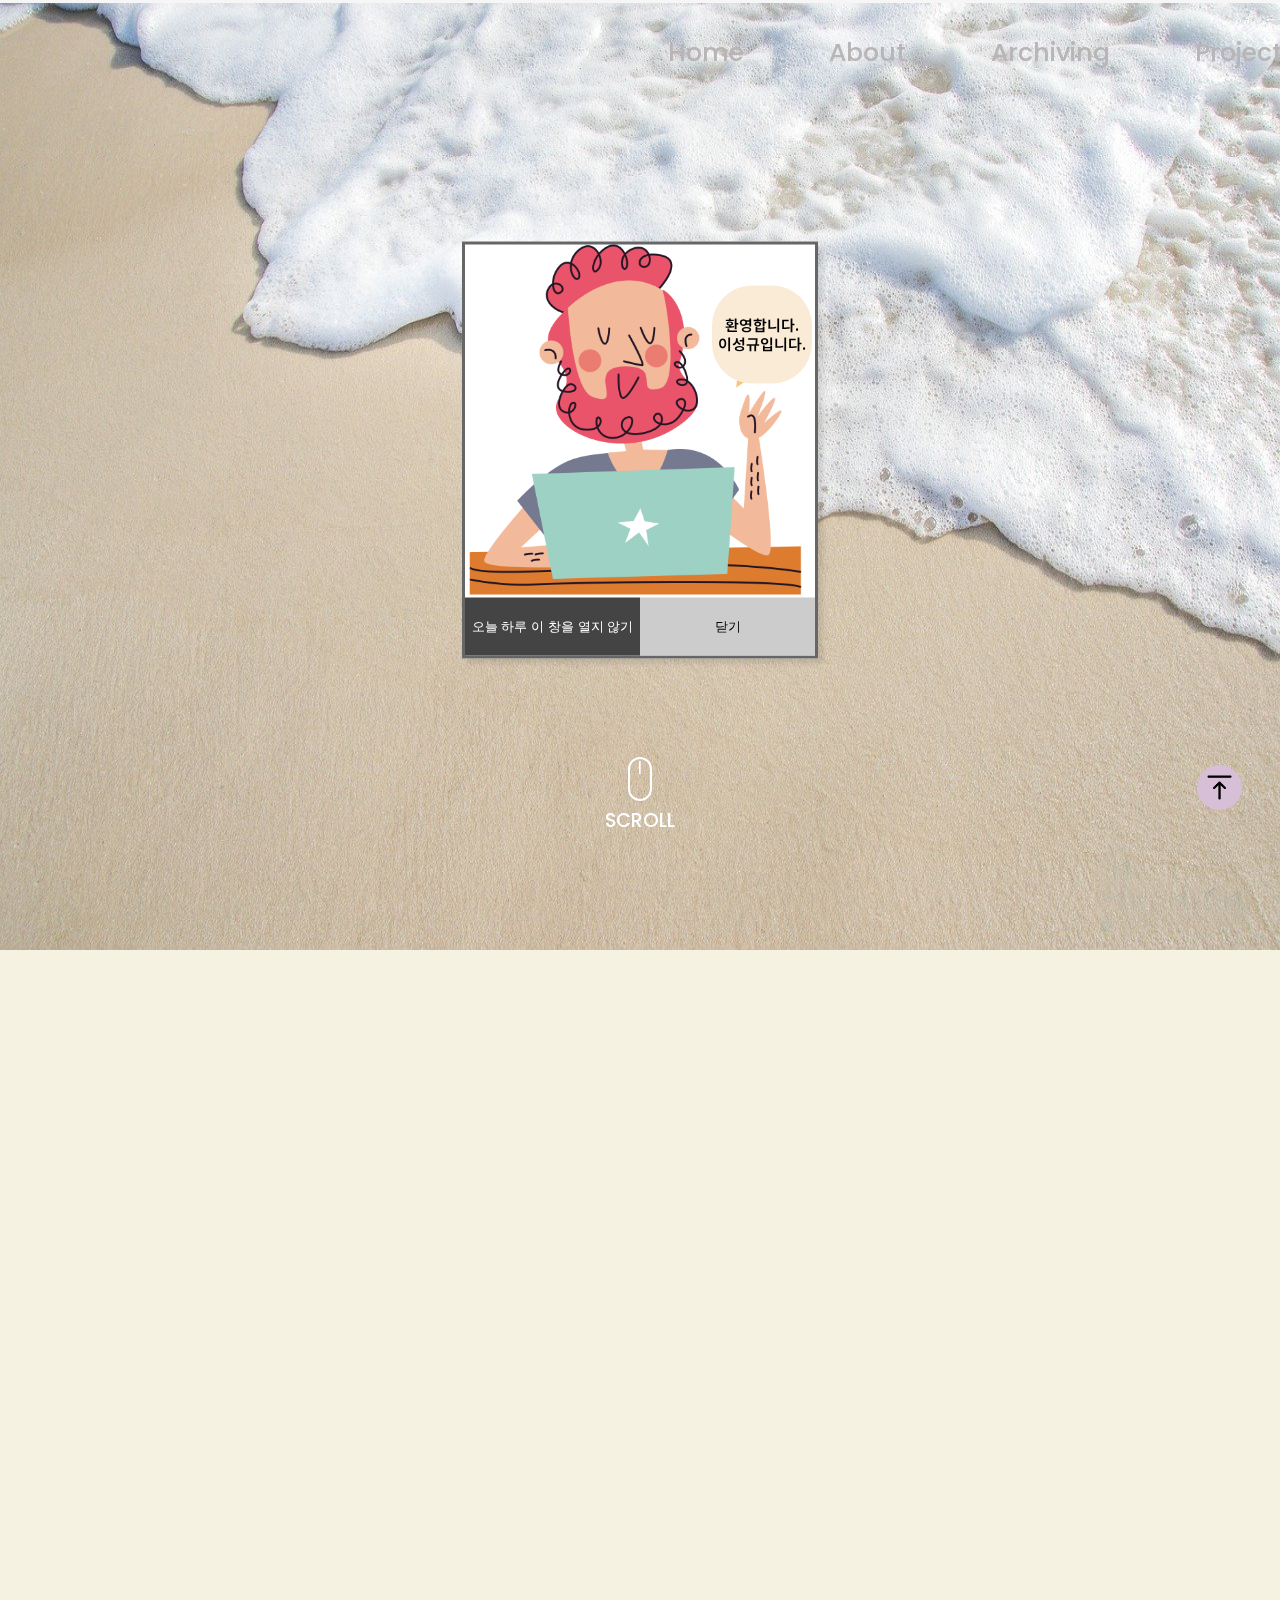
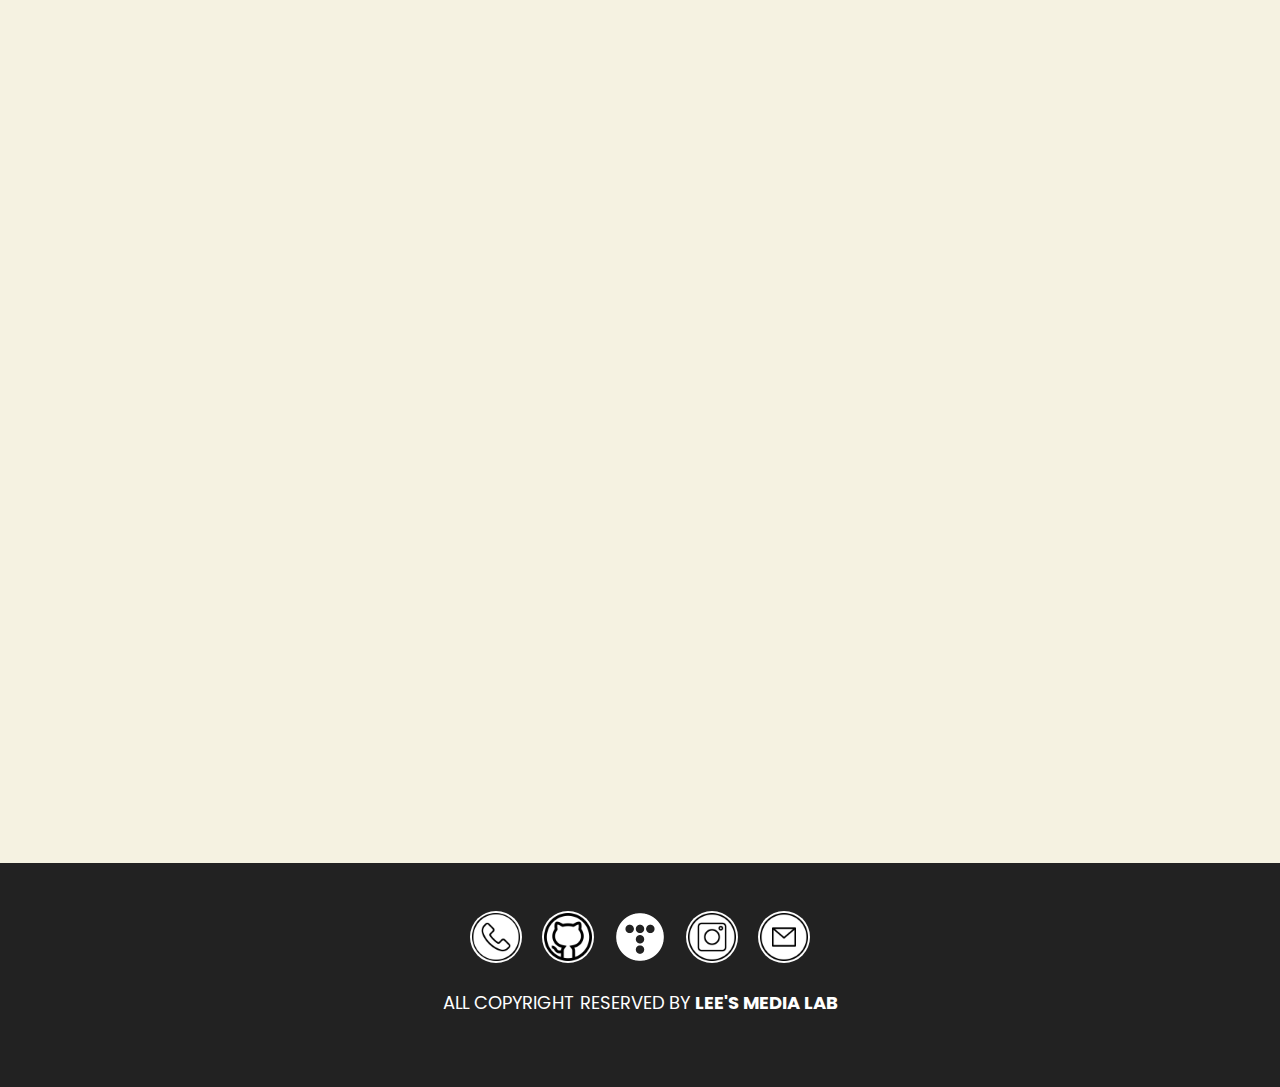
==== commit 405b1de7: "left_right_btn_update" ====
--- a/html/index.html
+++ b/html/index.html
@@ -59,8 +59,8 @@
       </div>
     </header>
     <div class="wrap">
-      <video src="../video/coding.mp4" muted autoplay loop></video>
-      <!-- <div><img src="../images/main/mainVisual01.jpg" alt="" /></div> -->
+      <!-- <video src="../video/coding.mp4" muted autoplay loop></video> -->
+      <div><img src="../images/main/wall1.jpg" alt="" /></div>
     </div>
     <div class="iconScroll">
       <span class="icon"><div class="div">I</div></span>
@@ -76,12 +76,17 @@
           <div class="txtBox" data-aos="fade-up">
             <div class="title">반갑습니다 이성규 입니다.</div>
             <div class="txt">
-              <p>
-                작은 것 도 메모하는 꼼꼼한 성격을 갖고있습니다. <br />
-                일기로 시작한 메모하는 습관은 사소한 부분도 놓치지 않게 도와주었고 일의 완성도를 높여주었습니다.<br /><br />
-                자신의 일 뿐만 아니라 주변까지 챙기는 모습으로 <br />
-                타부서와 공조하고 동료들과 협력하여 업무의 <br />완전성에 도움이 되겠습니다.
-              </p>
+              <p>작은 것 도 메모하는 꼼꼼한 성격을 갖고 있습니다. <br /></p>
+            </div>
+            <div class="contact">
+              <div class="phone">
+                <span><img src="../images/main/about/smartphone.png" alt="phone" /></span>
+                <span>010-4525-6169</span>
+              </div>
+              <div class="e-mail">
+                <span><img src="../images/main/about/email.png" alt="e-mail" /></span>
+                <span>treelee96@naver.com</span>
+              </div>
             </div>
           </div>
           <div class="pic">
@@ -138,7 +143,7 @@
             <div class="section">
               <input type="radio" name="slide" id="portfolio_slide01" checked />
               <input type="radio" name="slide" id="portfolio_slide02" />
-              <!-- <input type="radio" name="slide" id="slide03" /> -->
+              <input type="radio" name="slide" id="portfolio_slide03" />
               <input type="radio" name="slide" id="noelo_slide01" checked />
               <input type="radio" name="slide" id="noelo_slide02" />
               <!--개인포트폴리오-->
@@ -147,9 +152,9 @@
                   <!--1번-->
                   <li class="slide_list_1">
                     <a>
-                      <!-- <label for="slide02" class="left"></label> -->
+                      <label for="portfolio_slide03" class="left01"></label>
                       <img class="project_main" src="../images/main/noel_portfolio.png" alt="" />
-                      <label for="portfolio_slide02" class="right"></label>
+                      <label for="portfolio_slide02" class="right01"></label>
                     </a>
 
                     <div class="project_txt">
@@ -167,7 +172,86 @@
                   <!--2번-->
                   <li class="slide_list_2">
                     <a>
-                      <label for="portfolio_slide01" class="left"></label>
+                      <label for="portfolio_slide01" class="left01"></label>
+
+                      <label for="portfolio_slide03" class="right01"></label>
+                      <div class="project_txt">
+                        <div class="title">Overview</div>
+                        <div class="project_txt_box">
+                          <div>
+                            <h3>노엘로힐스 클론 프로젝트</h3>
+                            <p>기간&nbsp;:&nbsp;2022.04(약 3주)</p>
+                            <p>해당업무&nbsp;:&nbsp;프론트엔드 서버구현</p>
+                            <p>사용기술&nbsp;:&nbsp;HTML, CSS, JavaScript</p>
+                            <p>tool&nbsp;:&nbsp;Visual Studio</p>
+                            <p>참여인원&nbsp;:&nbsp;4명</p>
+                          </div>
+                        </div>
+                      </div>
+                    </a>
+                  </li>
+                  <li class="slide_list_3">
+                    <a>
+                      <label for="portfolio_slide02" class="left01"></label>
+
+                      <label for="portfolio_slide01" class="right01"></label>
+                      <div class="project_txt">
+                        <div class="title">Review</div>
+                        <div class="project_txt_box">
+                          <p>
+                            수업 중심의 커리큘럼에 있어 코딩에 대해 부담감과 두려움을 느꼈으나 오랜시간 붙잡고<br />
+                            부딪혀 본 결과 무사히 마칠 수 있었습니다.<br />
+                            그 결과 학원에서 최우수상을 받게 되었고 뭐든 열심히 한다면 가능하다 라는 자신감을 준 <br />
+                            프로젝트입니다.<br />
+                            <br />
+                            다른 감사한 점으로 좋은 팀원과 함께하였고 경험 공유의 중요성, 팀원으로서의 올바른 자세를<br />
+                            배울 수 있었습니다.
+                            <br />
+                            <br />
+                            앞으로 되고자 하는 개발자의 모습을 그릴 수 있는 시간이 되었습니다.
+                          </p>
+                        </div>
+                      </div>
+                    </a>
+                  </li>
+                  <!--3번-->
+                  <li>
+                    <a>
+                      <label for="portfolio_slide02" class="left01"></label>
+
+                      <label for="portfolio_slide01" class="right01"></label>
+                      <div class="project_txt"></div>
+                    </a>
+                  </li>
+                </ul>
+              </div>
+              <!--노엘로힐스-->
+              <div class="slide_wrap02">
+                <ul class="slide_list">
+                  <!--1번-->
+                  <li class="slide_list_1">
+                    <a>
+                      <!-- <label for="slide02" class="left"></label> -->
+                      <img class="project_main" src="../images/main/main.png" alt="" />
+                      <label for="noelo_slide02" class="right02"></label>
+                    </a>
+
+                    <div class="project_txt">
+                      <div class="title">개인 포트폴리오</div>
+                      <div class="project_txt_box">
+                        <div class="sub">개인 포트폴리오용 반응형 웹사이트로 github.io로 서버를 구동하였습니다.</div>
+                        <div class="link">
+                          <div>
+                            <a href="https://github.com/soonla/noelo-hills"><img src="../images/main/github.png" alt="" /> </a>
+                          </div>
+                        </div>
+                      </div>
+                    </div>
+                  </li>
+                  <!--2번-->
+                  <li class="slide_list_2">
+                    <a>
+                      <label for="noelo_slide01" class="left02"></label>
                       <img class="img2" src="../images/main/main.png" alt="" />
                       <!-- <label for="slide01" class="right"></label> -->
                       <div class="project_txt">
@@ -183,98 +267,6 @@
                       </div>
                     </a>
                   </li>
-                  <!-- <li>
-                    //3번
-                    <a>
-                      <label for="slide02" class="left"></label>
-                      <img src="../images/main/mainVisual03.jpg" alt="" />
-                      <label for="slide01" class="right"></label>
-                      <div class="project_txt">
-                        <div class="title">Noelo_hills 클론 프로젝트</div>
-                        <div class="sub"></div>
-                        <div class="link">
-                          <div>
-                            <p>
-                              github &nbsp;:
-                              <a href="https://github.com/soonla/LeePortfolio">https://github.com/soonla/LeePortfolio</a>
-                            </p>
-                          </div>
-                        </div>
-                        <div class="sub_title">
-                          제작분야 &nbsp;:
-                          <img src="../images/main/project/html,css,js.jpg" alt="" style="width: 200px" />
-                        </div>
-                      </div>
-                    </a>
-                  </li> -->
-                </ul>
-              </div>
-              <!--노엘로힐스-->
-              <div class="slide_wrap02">
-                <ul class="slide_list">
-                  <!--1번-->
-                  <li class="slide_list_1">
-                    <a>
-                      <!-- <label for="slide02" class="left"></label> -->
-                      <img class="project_main" src="../images/main/noel_portfolio.png" alt="" />
-                      <label for="noelo_slide02" class="right"></label>
-                    </a>
-
-                    <div class="project_txt">
-                      <div class="title">Noelo_hills 클론 프로젝트</div>
-                      <div class="project_txt_box">
-                        <div class="sub">팀원들과 제작한 클론 사이트입니다. 프론트엔드를 맡아 진행 하였습니다.</div>
-                        <div class="link">
-                          <div>
-                            <a href="https://github.com/soonla/noelo-hills"><img src="../images/main/github.png" alt="" /> </a>
-                          </div>
-                        </div>
-                      </div>
-                    </div>
-                  </li>
-                  <!--2번-->
-                  <li class="slide_list_2">
-                    <a>
-                      <label for="noelo_slide01" class="left"></label>
-                      <img class="img2" src="../images/main/main.png" alt="" />
-                      <!-- <label for="slide01" class="right"></label> -->
-                      <div class="project_txt">
-                        <div class="title">개인 포트폴리오</div>
-                        <div class="project_txt_box">
-                          <div class="sub">개인 포트폴리오용 반응형 웹사이트로 github.io로 서버를 구동하였습니다. <br /></div>
-                          <div class="link">
-                            <div>
-                              <a href="https://github.com/soonla/LeePortfolio"><img src="../images/main/github.png" alt="" /> </a>
-                            </div>
-                          </div>
-                        </div>
-                      </div>
-                    </a>
-                  </li>
-                  <!-- <li>
-                    //3번
-                    <a>
-                      <label for="slide02" class="left"></label>
-                      <img src="../images/main/mainVisual03.jpg" alt="" />
-                      <label for="slide01" class="right"></label>
-                      <div class="project_txt">
-                        <div class="title">Noelo_hills 클론 프로젝트</div>
-                        <div class="sub"></div>
-                        <div class="link">
-                          <div>
-                            <p>
-                              github &nbsp;:
-                              <a href="https://github.com/soonla/LeePortfolio">https://github.com/soonla/LeePortfolio</a>
-                            </p>
-                          </div>
-                        </div>
-                        <div class="sub_title">
-                          제작분야 &nbsp;:
-                          <img src="../images/main/project/html,css,js.jpg" alt="" style="width: 200px" />
-                        </div>
-                      </div>
-                    </a>
-                  </li> -->
                 </ul>
               </div>
             </div>
--- a/css/main.css
+++ b/css/main.css
@@ -1,11 +1,11 @@
 @charset "UTF-8";
-body { font-family: "Poppins", "Noto Sans KR", sans-serif; background-color: #f5f2e1; }
+body { font-family: "Poppins", "Noto Sans KR", sans-serif; background-color: #f5f2e1; overflow-x: hidden; overflow-y: auto; }
 
 body .wrap video { width: 100%; margin-top: -30px; height: 100%; overflow: hidden; }
 
-body .wrap img { width: 100%; height: 100%; overflow: hidden; }
-
-body .iconScroll { display: -webkit-box; display: -ms-flexbox; display: flex; -webkit-box-orient: vertical; -webkit-box-direction: normal; -ms-flex-direction: column; flex-direction: column; -webkit-box-align: center; -ms-flex-align: center; align-items: center; position: absolute; width: 100%; bottom: 40px; z-index: 2; }
+body .wrap img { width: 100%; height: 950px; overflow: hidden; }
+
+body .iconScroll { display: -webkit-box; display: -ms-flexbox; display: flex; -webkit-box-orient: vertical; -webkit-box-direction: normal; -ms-flex-direction: column; flex-direction: column; -webkit-box-align: center; -ms-flex-align: center; align-items: center; position: absolute; width: 100%; bottom: 70px; z-index: 2; }
 
 body .iconScroll .icon { display: -webkit-box; display: -ms-flexbox; display: flex; width: 20px; height: 40px; border: 2px solid #fff; border-radius: 100px; margin-bottom: 10px; -webkit-box-pack: center; -ms-flex-pack: center; justify-content: center; }
 
@@ -37,6 +37,10 @@
 
 body .main .about .about_wrap .txtBox .txt { margin-top: 20px; font-size: 20px; background-color: #f5f2e1; line-height: 1.4; }
 
+body .main .about .about_wrap .txtBox .contact { margin: 50px 0 0 50px; text-align: left; }
+
+body .main .about .about_wrap .txtBox .contact div span img { width: 50px; }
+
 body .main .about .about_wrap .pic { float: right; }
 
 body .main .about .about_wrap .pic img { margin-top: 120px; width: 60%; -webkit-animation: fadein 2s; animation: fadein 2s; }
@@ -95,6 +99,8 @@
 
 body .main .project .project_wrap .project_box .section [id="portfolio_slide02"]:checked ~ .slide_wrap01 .slide_list > li { -webkit-transform: translateX(-100%); transform: translateX(-100%); }
 
+body .main .project .project_wrap .project_box .section [id="portfolio_slide03"]:checked ~ .slide_wrap01 .slide_list > li { -webkit-transform: translateX(-200%); transform: translateX(-200%); }
+
 body .main .project .project_wrap .project_box .section [id="noelo_slide01"]:checked ~ .slide_wrap02 .slide_list > li { -webkit-transform: translateX(0%); transform: translateX(0%); }
 
 body .main .project .project_wrap .project_box .section [id="noelo_slide02"]:checked ~ .slide_wrap02 .slide_list > li { -webkit-transform: translateX(-100%); transform: translateX(-100%); }
@@ -107,33 +113,79 @@
 
 body .main .project .project_wrap .project_box .section .slide_wrap01 .slide_list { white-space: nowrap; }
 
-body .main .project .project_wrap .project_box .section .slide_wrap01 .slide_list li { display: inline-block; vertical-align: middle; width: 100%; -webkit-transition: all 0.5s; transition: all 0.5s; }
-
-body .main .project .project_wrap .project_box .section .slide_wrap01 .slide_list li a { display: block; position: relative; }
-
-body .main .project .project_wrap .project_box .section .slide_wrap01 .slide_list li a img { margin-top: -5px; width: 100%; }
-
-body .main .project .project_wrap .project_box .section .slide_wrap01 .slide_list li a label { position: absolute; z-index: 10; top: 80%; -webkit-transform: translateY(-50%); transform: translateY(-50%); padding: 50px; cursor: pointer; }
-
-body .main .project .project_wrap .project_box .section .slide_wrap01 .slide_list li a .left { left: 30px; background: url(../images/main/project/left-btn.png) center center/100% no-repeat; overflow: hidden; }
-
-body .main .project .project_wrap .project_box .section .slide_wrap01 .slide_list li a .right { right: 30px; background: url(../images/main/project/right-btn.png) center center/100% no-repeat; overflow: hidden; }
-
-body .main .project .project_wrap .project_box .section .slide_wrap01 .slide_list li .project_txt { background-color: #f5f2e1; }
-
-body .main .project .project_wrap .project_box .section .slide_wrap01 .slide_list li .project_txt .title { margin-top: 20px; text-align: center; font-size: 30px; font-weight: 600; }
-
-body .main .project .project_wrap .project_box .section .slide_wrap01 .slide_list li .project_txt .project_txt_box { text-align: space-around; margin-top: 20px; padding: 10px 80px 10px; font-size: 20px; display: inline-block; }
-
-body .main .project .project_wrap .project_box .section .slide_wrap01 .slide_list li .project_txt .project_txt_box .sub { margin: 0 50px 20px 0; line-height: 1.15; }
-
-body .main .project .project_wrap .project_box .section .slide_wrap01 .slide_list li .project_txt .project_txt_box .link div { text-align: center; }
-
-body .main .project .project_wrap .project_box .section .slide_wrap01 .slide_list li .project_txt .project_txt_box .link div img { width: 40px; }
-
-body .main .project .project_wrap .project_box .section .slide_wrap01 .slide_list li .project_txt .project_txt_box .link div a { margin-top: 2px; }
-
-body .main .project .project_wrap .project_box .section .slide_wrap01 .slide_list li .project_txt .project_txt_box .sub_title { margin-top: 3px; }
+body .main .project .project_wrap .project_box .section .slide_wrap01 .slide_list .slide_list_1 { display: inline-block; vertical-align: middle; width: 100%; -webkit-transition: all 0.5s; transition: all 0.5s; }
+
+body .main .project .project_wrap .project_box .section .slide_wrap01 .slide_list .slide_list_1 a { display: block; position: relative; }
+
+body .main .project .project_wrap .project_box .section .slide_wrap01 .slide_list .slide_list_1 a img { margin-top: -5px; width: 100%; }
+
+body .main .project .project_wrap .project_box .section .slide_wrap01 .slide_list .slide_list_1 a label { position: absolute; z-index: 10; top: 120%; -webkit-transform: translateY(-50%); transform: translateY(-50%); padding: 50px; cursor: pointer; }
+
+body .main .project .project_wrap .project_box .section .slide_wrap01 .slide_list .slide_list_1 a .left01 { left: 0px; background: url(../images/main/project/left-btn.png) center center/65% no-repeat; overflow: hidden; }
+
+body .main .project .project_wrap .project_box .section .slide_wrap01 .slide_list .slide_list_1 a .left01:hover { background-color: gainsboro; border-radius: 25px; -webkit-transition: all 0.45s ease; transition: all 0.45s ease; }
+
+body .main .project .project_wrap .project_box .section .slide_wrap01 .slide_list .slide_list_1 a .right01 { right: 0px; background: url(../images/main/project/right-btn.png) center center/65% no-repeat; overflow: hidden; }
+
+body .main .project .project_wrap .project_box .section .slide_wrap01 .slide_list .slide_list_1 a .right01:hover { background-color: gainsboro; border-radius: 25px; -webkit-transition: all 0.45s ease; transition: all 0.45s ease; }
+
+body .main .project .project_wrap .project_box .section .slide_wrap01 .slide_list .slide_list_1 .project_txt { background-color: #f5f2e1; }
+
+body .main .project .project_wrap .project_box .section .slide_wrap01 .slide_list .slide_list_1 .project_txt .title { margin-top: 20px; text-align: center; font-size: 30px; font-weight: 600; }
+
+body .main .project .project_wrap .project_box .section .slide_wrap01 .slide_list .slide_list_1 .project_txt .project_txt_box { text-align: space-around; margin-top: 20px; padding: 10px 80px 10px; font-size: 20px; display: inline-block; }
+
+body .main .project .project_wrap .project_box .section .slide_wrap01 .slide_list .slide_list_1 .project_txt .project_txt_box .sub { margin: 0 50px 20px 20px; line-height: 1.15; }
+
+body .main .project .project_wrap .project_box .section .slide_wrap01 .slide_list .slide_list_1 .project_txt .project_txt_box .link div { text-align: center; }
+
+body .main .project .project_wrap .project_box .section .slide_wrap01 .slide_list .slide_list_1 .project_txt .project_txt_box .link div img { width: 40px; }
+
+body .main .project .project_wrap .project_box .section .slide_wrap01 .slide_list .slide_list_1 .project_txt .project_txt_box .link div a { margin-top: 2px; }
+
+body .main .project .project_wrap .project_box .section .slide_wrap01 .slide_list .slide_list_2 { display: inline-block; vertical-align: middle; width: 100%; -webkit-transition: all 0.5s; transition: all 0.5s; }
+
+body .main .project .project_wrap .project_box .section .slide_wrap01 .slide_list .slide_list_2 a { display: block; position: relative; }
+
+body .main .project .project_wrap .project_box .section .slide_wrap01 .slide_list .slide_list_2 a label { position: absolute; z-index: 10; top: 120%; -webkit-transform: translateY(-50%); transform: translateY(-50%); padding: 50px; cursor: pointer; }
+
+body .main .project .project_wrap .project_box .section .slide_wrap01 .slide_list .slide_list_2 a .left01 { left: 0px; background: url(../images/main/project/left-btn.png) center center/65% no-repeat; overflow: hidden; }
+
+body .main .project .project_wrap .project_box .section .slide_wrap01 .slide_list .slide_list_2 a .left01:hover { background-color: gainsboro; border-radius: 25px; -webkit-transition: all 0.45s ease; transition: all 0.45s ease; }
+
+body .main .project .project_wrap .project_box .section .slide_wrap01 .slide_list .slide_list_2 a .right01 { right: 0px; background: url(../images/main/project/right-btn.png) center center/65% no-repeat; overflow: hidden; }
+
+body .main .project .project_wrap .project_box .section .slide_wrap01 .slide_list .slide_list_2 a .right01:hover { background-color: gainsboro; border-radius: 25px; -webkit-transition: all 0.45s ease; transition: all 0.45s ease; }
+
+body .main .project .project_wrap .project_box .section .slide_wrap01 .slide_list .slide_list_2 .project_txt { width: 750px; text-align: center; margin-top: -250px; padding: 10px; }
+
+body .main .project .project_wrap .project_box .section .slide_wrap01 .slide_list .slide_list_2 .project_txt .title { display: -webkit-box; display: -ms-flexbox; display: flex; height: 100%; text-align: center; font-size: 40px; font-weight: 600; }
+
+body .main .project .project_wrap .project_box .section .slide_wrap01 .slide_list .slide_list_2 .project_txt .project_txt_box { display: block; }
+
+body .main .project .project_wrap .project_box .section .slide_wrap01 .slide_list .slide_list_2 .project_txt .project_txt_box div h3 { margin: 30px 0 30px 0; font-size: 28px; }
+
+body .main .project .project_wrap .project_box .section .slide_wrap01 .slide_list .slide_list_2 .project_txt .project_txt_box div p { line-height: 1.25; font-size: 20px; }
+
+body .main .project .project_wrap .project_box .section .slide_wrap01 .slide_list .slide_list_3 { display: inline-block; vertical-align: middle; width: 100%; -webkit-transition: all 0.5s; transition: all 0.5s; }
+
+body .main .project .project_wrap .project_box .section .slide_wrap01 .slide_list .slide_list_3 a { display: block; position: relative; }
+
+body .main .project .project_wrap .project_box .section .slide_wrap01 .slide_list .slide_list_3 a label { position: absolute; z-index: 10; top: 120%; -webkit-transform: translateY(-50%); transform: translateY(-50%); padding: 50px; cursor: pointer; }
+
+body .main .project .project_wrap .project_box .section .slide_wrap01 .slide_list .slide_list_3 a .left01 { left: 0px; background: url(../images/main/project/left-btn.png) center center/65% no-repeat; overflow: hidden; }
+
+body .main .project .project_wrap .project_box .section .slide_wrap01 .slide_list .slide_list_3 a .left01:hover { background-color: gainsboro; border-radius: 25px; -webkit-transition: all 0.45s ease; transition: all 0.45s ease; }
+
+body .main .project .project_wrap .project_box .section .slide_wrap01 .slide_list .slide_list_3 a .right01 { right: 0px; background: url(../images/main/project/right-btn.png) center center/65% no-repeat; overflow: hidden; }
+
+body .main .project .project_wrap .project_box .section .slide_wrap01 .slide_list .slide_list_3 a .right01:hover { background-color: gainsboro; border-radius: 25px; -webkit-transition: all 0.45s ease; transition: all 0.45s ease; }
+
+body .main .project .project_wrap .project_box .section .slide_wrap01 .slide_list .slide_list_3 .project_txt { position: relative; margin-top: -250px; padding: 10px; }
+
+body .main .project .project_wrap .project_box .section .slide_wrap01 .slide_list .slide_list_3 .project_txt .title { display: -webkit-box; display: -ms-flexbox; display: flex; height: 100%; text-align: center; font-size: 40px; font-weight: 600; }
+
+body .main .project .project_wrap .project_box .section .slide_wrap01 .slide_list .slide_list_3 .project_txt .project_txt_box p { margin-top: 40px; text-align-last: left; line-height: 1.35; font-size: 20px; }
 
 body .main .project .project_wrap .project_box .section .slide_wrap02 { width: 800px; margin: 80px auto; overflow: hidden; border: 3px solid #777; border-radius: 25px; }
 
@@ -147,9 +199,13 @@
 
 body .main .project .project_wrap .project_box .section .slide_wrap02 .slide_list li a label { position: absolute; z-index: 10; top: 80%; -webkit-transform: translateY(-50%); transform: translateY(-50%); padding: 50px; cursor: pointer; }
 
-body .main .project .project_wrap .project_box .section .slide_wrap02 .slide_list li a .left { left: 30px; background: url(../images/main/project/left-btn.png) center center/100% no-repeat; overflow: hidden; }
-
-body .main .project .project_wrap .project_box .section .slide_wrap02 .slide_list li a .right { right: 30px; background: url(../images/main/project/right-btn.png) center center/100% no-repeat; overflow: hidden; }
+body .main .project .project_wrap .project_box .section .slide_wrap02 .slide_list li a .left02 { left: 30px; background: url(../images/main/project/left-btn.png) center center/65% no-repeat; overflow: hidden; }
+
+body .main .project .project_wrap .project_box .section .slide_wrap02 .slide_list li a .left02:hover { background-color: gainsboro; border-radius: 25px; -webkit-transition: all 0.45s ease; transition: all 0.45s ease; }
+
+body .main .project .project_wrap .project_box .section .slide_wrap02 .slide_list li a .right02 { right: 30px; background: url(../images/main/project/right-btn.png) center center/65% no-repeat; overflow: hidden; }
+
+body .main .project .project_wrap .project_box .section .slide_wrap02 .slide_list li a .right02:hover { background-color: gainsboro; border-radius: 25px; -webkit-transition: all 0.45s ease; transition: all 0.45s ease; }
 
 body .main .project .project_wrap .project_box .section .slide_wrap02 .slide_list li .project_txt { background-color: #f5f2e1; }
 
@@ -224,6 +280,7 @@
   body .main .project .project_wrap .project_box .section { /*슬라이드화면*/ }
   body .main .project .project_wrap .project_box .section [id="slide01"]:checked ~ .slide_wrap .slide_list > li { -webkit-transform: translateX(0%); transform: translateX(0%); }
   body .main .project .project_wrap .project_box .section [id="slide02"]:checked ~ .slide_wrap .slide_list > li { -webkit-transform: translateX(-100%); transform: translateX(-100%); }
+  body .main .project .project_wrap .project_box .section [id="slide03"]:checked ~ .slide_wrap .slide_list > li { -webkit-transform: translateX(-200%); transform: translateX(-200%); }
   body .main .project .project_wrap .project_box .section { /*화면적용*/ }
   body .main .project .project_wrap .project_box .section input { display: none; }
   body .main .project .project_wrap .project_box .section .slide_wrap { width: 200px; margin: 80px auto; overflow: hidden; border: 3px solid #777; border-radius: 25px; }
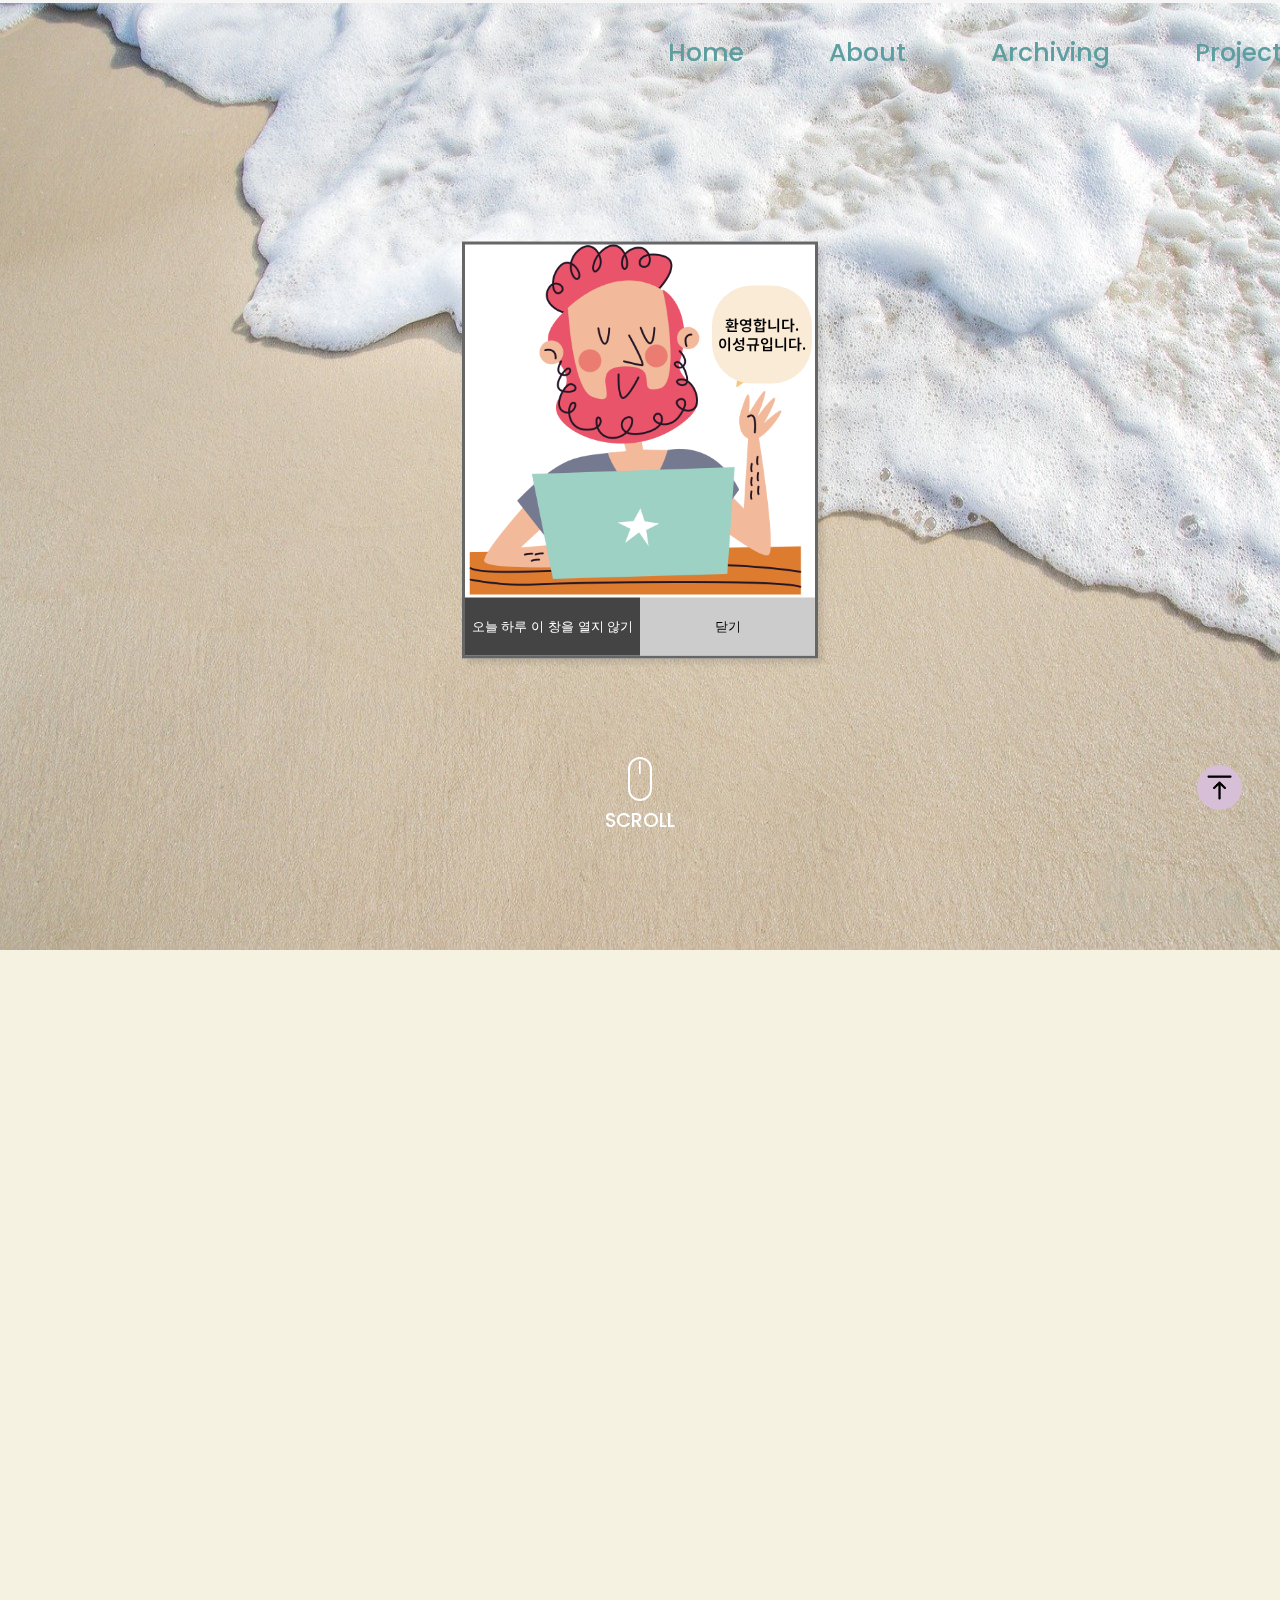
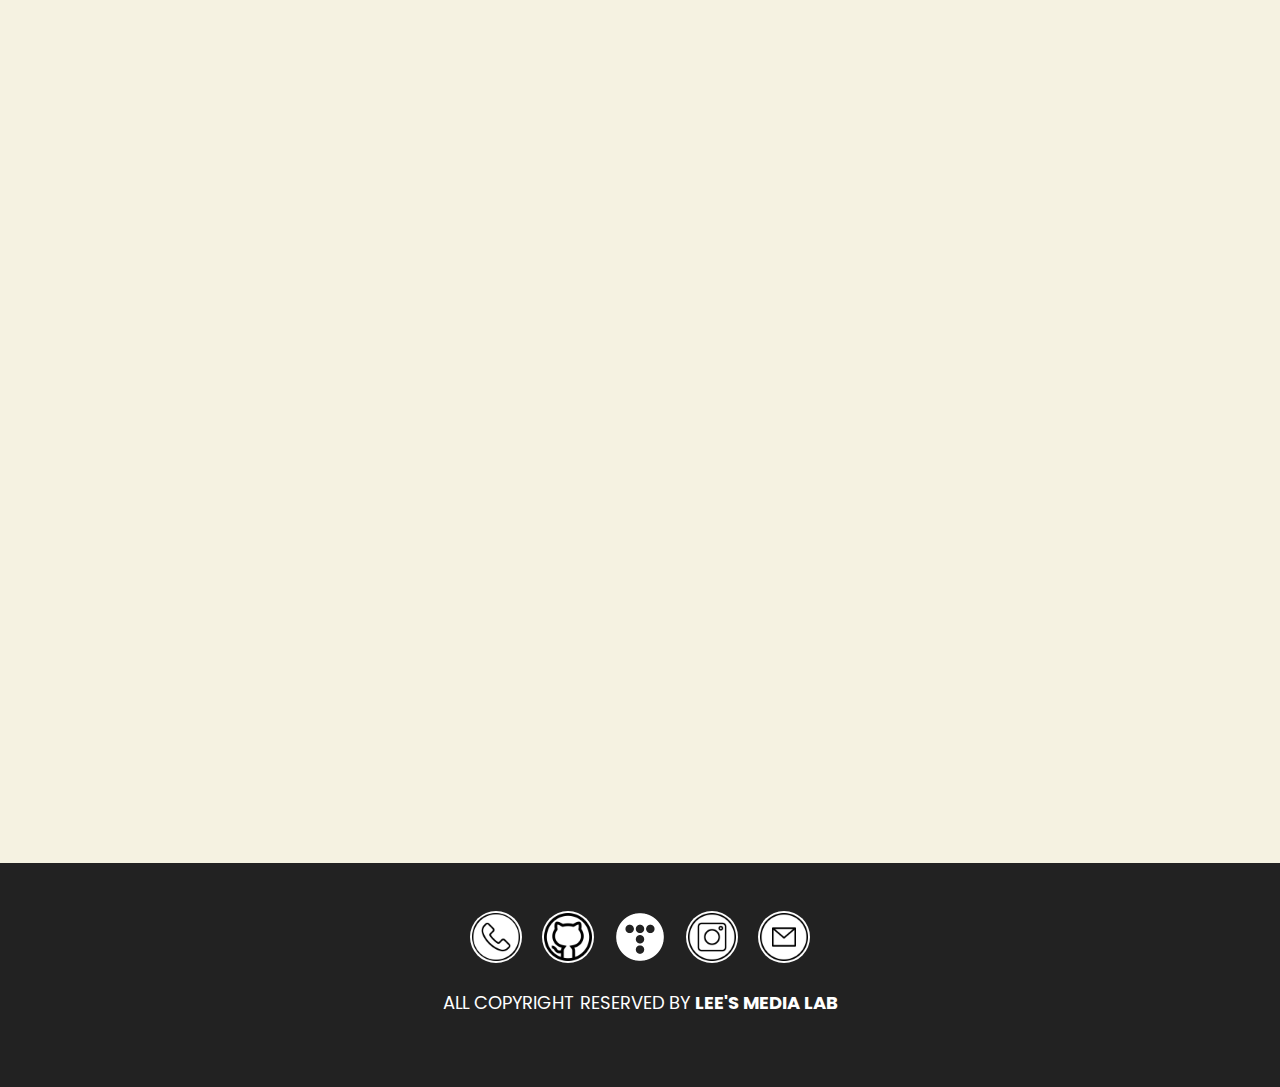
==== commit a78e32ed: "almost?" ====
--- a/html/index.html
+++ b/html/index.html
@@ -74,11 +74,18 @@
             <span>ABOUT ME</span>
           </h2>
           <div class="txtBox" data-aos="fade-up">
-            <div class="title">반갑습니다 이성규 입니다.</div>
+            <div class="title">안녕하세요 이성규 입니다.</div>
             <div class="txt">
-              <p>작은 것 도 메모하는 꼼꼼한 성격을 갖고 있습니다. <br /></p>
+              <!-- <p>작은 것 도 메모하는 꼼꼼한 성격을 갖고 있습니다. <br /></p> -->
+              <p>
+                쉽지 않은 길이고 배울 것이 정말 많은<br />
+                주니어 프론트엔드 개발자이지만 포기하지 않고 꾸준히 해 <br />
+                깔끔하고 쉬운 코드를 작성하고, <br />
+                동료에게는 함께 일하고 싶고 발전할 수 있는 좋은 사이로, <br />
+                사용자에게는 매력적인 UI를 제공하는 개발자가 되겠습니다.
+              </p>
             </div>
-            <div class="contact">
+            <!-- <div class="contact">
               <div class="phone">
                 <span><img src="../images/main/about/smartphone.png" alt="phone" /></span>
                 <span>010-4525-6169</span>
@@ -87,7 +94,7 @@
                 <span><img src="../images/main/about/email.png" alt="e-mail" /></span>
                 <span>treelee96@naver.com</span>
               </div>
-            </div>
+            </div> -->
           </div>
           <div class="pic">
             <img class="img1" src="../images/main/lee.jpg" data-aos="flip-left" alt="" />
@@ -179,9 +186,10 @@
                         <div class="title">Overview</div>
                         <div class="project_txt_box">
                           <div>
-                            <h3>노엘로힐스 클론 프로젝트</h3>
+                            <h3>노엘로힐스 클론화 프로젝트</h3>
                             <p>기간&nbsp;:&nbsp;2022.04(약 3주)</p>
-                            <p>해당업무&nbsp;:&nbsp;프론트엔드 서버구현</p>
+                            <p>주요기능&nbsp;:&nbsp;제품소개, 회사소개, 리뷰, 장바구니, 마이페이지</p>
+                            <p>해당업무&nbsp;:&nbsp;프론트엔드 화면 구현</p>
                             <p>사용기술&nbsp;:&nbsp;HTML, CSS, JavaScript</p>
                             <p>tool&nbsp;:&nbsp;Visual Studio</p>
                             <p>참여인원&nbsp;:&nbsp;4명</p>
--- a/css/main.css
+++ b/css/main.css
@@ -41,7 +41,7 @@
 
 body .main .about .about_wrap .txtBox .contact div span img { width: 50px; }
 
-body .main .about .about_wrap .pic { float: right; }
+body .main .about .about_wrap .pic { display: -webkit-box; display: -ms-flexbox; display: flex; }
 
 body .main .about .about_wrap .pic img { margin-top: 120px; width: 60%; -webkit-animation: fadein 2s; animation: fadein 2s; }
 
@@ -157,7 +157,7 @@
 
 body .main .project .project_wrap .project_box .section .slide_wrap01 .slide_list .slide_list_2 a .right01:hover { background-color: gainsboro; border-radius: 25px; -webkit-transition: all 0.45s ease; transition: all 0.45s ease; }
 
-body .main .project .project_wrap .project_box .section .slide_wrap01 .slide_list .slide_list_2 .project_txt { width: 750px; text-align: center; margin-top: -250px; padding: 10px; }
+body .main .project .project_wrap .project_box .section .slide_wrap01 .slide_list .slide_list_2 .project_txt { width: 750px; text-align: center; margin-top: -75px; padding: 10px; }
 
 body .main .project .project_wrap .project_box .section .slide_wrap01 .slide_list .slide_list_2 .project_txt .title { display: -webkit-box; display: -ms-flexbox; display: flex; height: 100%; text-align: center; font-size: 40px; font-weight: 600; }
 
@@ -181,7 +181,7 @@
 
 body .main .project .project_wrap .project_box .section .slide_wrap01 .slide_list .slide_list_3 a .right01:hover { background-color: gainsboro; border-radius: 25px; -webkit-transition: all 0.45s ease; transition: all 0.45s ease; }
 
-body .main .project .project_wrap .project_box .section .slide_wrap01 .slide_list .slide_list_3 .project_txt { position: relative; margin-top: -250px; padding: 10px; }
+body .main .project .project_wrap .project_box .section .slide_wrap01 .slide_list .slide_list_3 .project_txt { position: relative; margin-top: -75px; padding: 10px; }
 
 body .main .project .project_wrap .project_box .section .slide_wrap01 .slide_list .slide_list_3 .project_txt .title { display: -webkit-box; display: -ms-flexbox; display: flex; height: 100%; text-align: center; font-size: 40px; font-weight: 600; }
 
@@ -250,13 +250,8 @@
   body .main .about .about_wrap h2 { width: 250px; text-align: center; font-size: 20px; font-weight: 600; background-color: #f5f2e1; }
   body .main .about .about_wrap h2 span { width: 100px; height: 1500px; padding: 10px; border-bottom: 2px solid #111; background-image: url(../images/main/badge.png); background-size: contain; background-position: center center; background-repeat: no-repeat; }
   body .main .about .about_wrap .txtBox { font-size: 20px; text-align: center; width: 200px; height: 300px; position: relative; padding: 30px; }
-  body .main .about .about_wrap .txtBox .title { font-size: 25px; background-color: #f5f2e1; line-height: 1.4; }
+  body .main .about .about_wrap .txtBox .title { word-break: keep-all; font-size: 30px; background-color: #f5f2e1; line-height: 1.4; }
   body .main .about .about_wrap .txtBox .txt { margin-top: 30px; font-size: 20px; background-color: #f5f2e1; line-height: 1.4; }
-  body .main .about .about_wrap .pic img { margin-top: 120px; width: 60%; -webkit-animation: fadein 2s; animation: fadein 2s; }
-  @-webkit-keyframes fadein { from { opacity: 0; }
-    to { opacity: 1; } }
-  @keyframes fadein { from { opacity: 0; }
-    to { opacity: 1; } }
   body .main .archive { display: -webkit-box; display: -ms-flexbox; display: flex; margin: 20px 0 20px 0; -webkit-box-pack: center; -ms-flex-pack: center; justify-content: center; height: 1050px; }
   body .main .archive .archive_wrap { width: 250px; margin-top: 50px; border: 3px solid #888; border-radius: 25px; }
   body .main .archive .archive_wrap .margin { width: 200px; height: 2px; display: -webkit-box; display: -ms-flexbox; display: flex; margin: 20px 0 0 30px; -webkit-box-align: center; -ms-flex-align: center; align-items: center; background-color: #333; }
@@ -272,7 +267,7 @@
   body .main .archive .archive_wrap .gitBox .list li a .txtBox .link .btn { font-weight: 550; font-size: 25px; }
   body .main .archive .archive_wrap .gitBox .list li div { margin: 20px 0 20px 0; font-size: 18px; font-weight: 600; }
   body .main .archive .archive_wrap .gitBox .list li p { line-height: 1.5em; font-size: 16px; font-weight: 400; }
-  body .main .project { display: -webkit-box; display: -ms-flexbox; display: flex; margin: 20px 0 20px 0; -webkit-box-pack: center; -ms-flex-pack: center; justify-content: center; height: 550px; color: #2d2e2e; }
+  body .main .project { display: -webkit-box; display: -ms-flexbox; display: flex; margin: 20px 0 20px 0; -webkit-box-pack: center; -ms-flex-pack: center; justify-content: center; height: 900px; color: #2d2e2e; }
   body .main .project .project_wrap { width: 250px; margin-top: 50px; border: 3px solid #888; border-radius: 25px; }
   body .main .project .project_wrap .margin { width: 200px; height: 2px; display: -webkit-box; display: -ms-flexbox; display: flex; margin: 20px 0 0 30px; -webkit-box-align: center; -ms-flex-align: center; align-items: center; background-color: #333; }
   body .main .project .project_wrap h2 { width: 250px; text-align: center; font-size: 20px; font-weight: 600; background-color: #f5f2e1; }
@@ -283,23 +278,40 @@
   body .main .project .project_wrap .project_box .section [id="slide03"]:checked ~ .slide_wrap .slide_list > li { -webkit-transform: translateX(-200%); transform: translateX(-200%); }
   body .main .project .project_wrap .project_box .section { /*화면적용*/ }
   body .main .project .project_wrap .project_box .section input { display: none; }
-  body .main .project .project_wrap .project_box .section .slide_wrap { width: 200px; margin: 80px auto; overflow: hidden; border: 3px solid #777; border-radius: 25px; }
-  body .main .project .project_wrap .project_box .section .slide_wrap .slide_list { white-space: nowrap; }
-  body .main .project .project_wrap .project_box .section .slide_wrap .slide_list li { display: inline-block; vertical-align: middle; width: calc(100%-10px); -webkit-transition: all 0.5s; transition: all 0.5s; }
-  body .main .project .project_wrap .project_box .section .slide_wrap .slide_list li a { display: block; position: relative; }
-  body .main .project .project_wrap .project_box .section .slide_wrap .slide_list li a img { margin-top: -5px; width: 100%; }
-  body .main .project .project_wrap .project_box .section .slide_wrap .slide_list li a label { position: absolute; z-index: 10; top: 100%; -webkit-transform: translateY(-50%); transform: translateY(-50%); padding: 18px; margin: auto; cursor: pointer; }
-  body .main .project .project_wrap .project_box .section .slide_wrap .slide_list li a .left { margin-top: 10px; left: 20px; background: url(../images/main/project/left-btn.png) center center/100% no-repeat; overflow: hidden; }
-  body .main .project .project_wrap .project_box .section .slide_wrap .slide_list li a .right { right: 20px; background: url(../images/main/project/right-btn.png) center center/100% no-repeat; overflow: hidden; }
-  body .main .project .project_wrap .project_box .section .slide_wrap .slide_list li .project_txt { background-color: #f5f2e1; }
-  body .main .project .project_wrap .project_box .section .slide_wrap .slide_list li .project_txt .title { margin-top: 20px; text-align: center; font-size: 16px; word-break: keep-all; font-weight: 600; }
-  body .main .project .project_wrap .project_box .section .slide_wrap .slide_list li .project_txt .project_txt_box { width: auto; text-align: center; display: -webkit-box; display: -ms-flexbox; display: flex; margin: 30px 0 0 10px; padding: 0; font-size: 20px; }
-  body .main .project .project_wrap .project_box .section .slide_wrap .slide_list li .project_txt .project_txt_box .sub { font-size: 16px; line-height: 1.25; }
-  body .main .project .project_wrap .project_box .section .slide_wrap .slide_list li .project_txt .project_txt_box .link { display: block; }
-  body .main .project .project_wrap .project_box .section .slide_wrap .slide_list li .project_txt .project_txt_box .link div img { width: 30px; margin: 10px 0 0 -30px; }
-  body .main .project .project_wrap .project_box .section .slide_wrap .slide_list li .project_txt .project_txt_box .link div a img { display: block; }
-  body .main .project .project_wrap .project_box .section .slide_wrap .slide_list li .project_txt .project_txt_box .link div a .portfolio_link { display: none; }
-  body .main .project .project_wrap .project_box .section .slide_wrap .slide_list li .project_txt .project_txt_box .sub_title { display: none; }
+  body .main .project .project_wrap .project_box .section .slide_wrap01 { width: 200px; margin: 80px auto; overflow: hidden; border: 3px solid #777; border-radius: 25px; }
+  body .main .project .project_wrap .project_box .section .slide_wrap01 .slide_list { white-space: nowrap; }
+  body .main .project .project_wrap .project_box .section .slide_wrap01 .slide_list .slide_list_1 { display: inline-block; vertical-align: middle; }
+  body .main .project .project_wrap .project_box .section .slide_wrap01 .slide_list .slide_list_1 a { display: block; position: relative; }
+  body .main .project .project_wrap .project_box .section .slide_wrap01 .slide_list .slide_list_1 a img { margin-top: -5px; width: 100%; }
+  body .main .project .project_wrap .project_box .section .slide_wrap01 .slide_list .slide_list_1 a label { position: absolute; z-index: 10; top: 100%; -webkit-transform: translateY(-50%); transform: translateY(-50%); padding: 18px; margin: auto; cursor: pointer; }
+  body .main .project .project_wrap .project_box .section .slide_wrap01 .slide_list .slide_list_1 a .left { margin-top: 10px; left: 20px; background: url(../images/main/project/left-btn.png) center center/100% no-repeat; overflow: hidden; }
+  body .main .project .project_wrap .project_box .section .slide_wrap01 .slide_list .slide_list_1 a .right { right: 20px; background: url(../images/main/project/right-btn.png) center center/100% no-repeat; overflow: hidden; }
+  body .main .project .project_wrap .project_box .section .slide_wrap01 .slide_list .slide_list_1 .project_txt { background-color: #f5f2e1; }
+  body .main .project .project_wrap .project_box .section .slide_wrap01 .slide_list .slide_list_1 .project_txt .title { margin-top: 20px; text-align: center; font-size: 16px; word-break: keep-all; font-weight: 600; }
+  body .main .project .project_wrap .project_box .section .slide_wrap01 .slide_list .slide_list_1 .project_txt .project_txt_box { width: auto; text-align: center; display: -webkit-box; display: -ms-flexbox; display: flex; margin: 30px 0 0 0; padding: 0; font-size: 18px; }
+  body .main .project .project_wrap .project_box .section .slide_wrap01 .slide_list .slide_list_1 .project_txt .project_txt_box .sub { font-size: 16px; line-height: 1.25; }
+  body .main .project .project_wrap .project_box .section .slide_wrap01 .slide_list .slide_list_1 .project_txt .project_txt_box .link { display: block; }
+  body .main .project .project_wrap .project_box .section .slide_wrap01 .slide_list .slide_list_1 .project_txt .project_txt_box .link div img { width: 30px; margin: 10px 0 0 -30px; }
+  body .main .project .project_wrap .project_box .section .slide_wrap01 .slide_list .slide_list_1 .project_txt .project_txt_box .link div a img { display: block; }
+  body .main .project .project_wrap .project_box .section .slide_wrap01 .slide_list .slide_list_1 .project_txt .project_txt_box .link div a .portfolio_link { display: none; }
+  body .main .project .project_wrap .project_box .section .slide_wrap01 .slide_list .slide_list_1 .project_txt .project_txt_box .sub_title { display: none; }
+  body .main .project .project_wrap .project_box .section .slide_wrap02 { width: 200px; margin: 80px auto; overflow: hidden; border: 3px solid #777; border-radius: 25px; }
+  body .main .project .project_wrap .project_box .section .slide_wrap02 .slide_list { white-space: nowrap; }
+  body .main .project .project_wrap .project_box .section .slide_wrap02 .slide_list .slide_list_1 { display: inline-block; vertical-align: middle; }
+  body .main .project .project_wrap .project_box .section .slide_wrap02 .slide_list .slide_list_1 a { display: block; position: relative; }
+  body .main .project .project_wrap .project_box .section .slide_wrap02 .slide_list .slide_list_1 a img { margin-top: -5px; width: 100%; }
+  body .main .project .project_wrap .project_box .section .slide_wrap02 .slide_list .slide_list_1 a label { position: absolute; z-index: 10; top: 100%; -webkit-transform: translateY(-50%); transform: translateY(-50%); padding: 18px; margin: auto; cursor: pointer; }
+  body .main .project .project_wrap .project_box .section .slide_wrap02 .slide_list .slide_list_1 a .left { margin-top: 10px; left: 20px; background: url(../images/main/project/left-btn.png) center center/100% no-repeat; overflow: hidden; }
+  body .main .project .project_wrap .project_box .section .slide_wrap02 .slide_list .slide_list_1 a .right { right: 20px; background: url(../images/main/project/right-btn.png) center center/100% no-repeat; overflow: hidden; }
+  body .main .project .project_wrap .project_box .section .slide_wrap02 .slide_list .slide_list_1 .project_txt { background-color: #f5f2e1; }
+  body .main .project .project_wrap .project_box .section .slide_wrap02 .slide_list .slide_list_1 .project_txt .title { margin-top: 20px; text-align: center; font-size: 16px; word-break: keep-all; font-weight: 600; }
+  body .main .project .project_wrap .project_box .section .slide_wrap02 .slide_list .slide_list_1 .project_txt .project_txt_box { width: auto; text-align: center; display: -webkit-box; display: -ms-flexbox; display: flex; margin: 30px 0 0 0; padding: 0; font-size: 18px; }
+  body .main .project .project_wrap .project_box .section .slide_wrap02 .slide_list .slide_list_1 .project_txt .project_txt_box .sub { font-size: 16px; line-height: 1.25; }
+  body .main .project .project_wrap .project_box .section .slide_wrap02 .slide_list .slide_list_1 .project_txt .project_txt_box .link { display: block; }
+  body .main .project .project_wrap .project_box .section .slide_wrap02 .slide_list .slide_list_1 .project_txt .project_txt_box .link div img { width: 30px; margin: 10px 0 0 -30px; }
+  body .main .project .project_wrap .project_box .section .slide_wrap02 .slide_list .slide_list_1 .project_txt .project_txt_box .link div a img { display: block; }
+  body .main .project .project_wrap .project_box .section .slide_wrap02 .slide_list .slide_list_1 .project_txt .project_txt_box .link div a .portfolio_link { display: none; }
+  body .main .project .project_wrap .project_box .section .slide_wrap02 .slide_list .slide_list_1 .project_txt .project_txt_box .sub_title { display: none; }
   .top_button span a { z-index: 2; width: 45px; height: 45px; text-align: center; position: fixed; top: 85%; right: 3%; background-color: #fff; border-radius: 25px; }
   .top_button span a img { width: 35px; height: 35px; }
   .popup { position: fixed; z-index: 1000; left: 50%; top: 50%; -webkit-transform: translate(-50%, -50%); transform: translate(-50%, -50%); background-color: #fff; display: block; -webkit-box-shadow: 5px 5px 5px rgba(0, 0, 0, 0.1); box-shadow: 5px 5px 5px rgba(0, 0, 0, 0.1); border: 3px solid #666; }
--- a/css/layout.css
+++ b/css/layout.css
@@ -18,9 +18,9 @@
 
 body header .contents .gnb ul li { margin-right: 85px; margin-top: 20px; }
 
-body header .contents .gnb ul li :hover { color: red; border-bottom: 3px solid blue; -webkit-transition: all 0.7s ease; transition: all 0.7s ease; }
+body header .contents .gnb ul li :hover { color: darksalmon; border-bottom: 2px solid teal; -webkit-transition: all 0.7s ease; transition: all 0.7s ease; }
 
-body header .contents .gnb ul li a { scroll-behavior: smooth; text-decoration: none; color: #b9b5b6; font-size: 25px; font-weight: 500; }
+body header .contents .gnb ul li a { scroll-behavior: smooth; text-decoration: none; color: cadetblue; font-size: 25px; font-weight: 500; }
 
 footer { height: 11rem; padding-top: 3rem; background-color: #222; text-align: center; }
 
@@ -72,7 +72,7 @@
   body header .contents .gnb ul li { margin-top: 20px; }
   body header .contents .gnb ul li :hover { color: red; border-bottom: 3px solid blue; -webkit-transition: all 0.7s ease; transition: all 0.7s ease; }
   body header .contents .gnb ul li a { scroll-behavior: smooth; text-decoration: none; color: #b9b5b6; font-size: 25px; font-weight: 500; }
-  body header .contents .etc { position: fixed; height: 50px; display: -webkit-box; display: -ms-flexbox; display: flex; }
+  body header .contents .etc { position: fixed; height: 50px; display: -webkit-box; display: -ms-flexbox; display: flex; right: 0; }
   body header .contents .etc .all { background-color: blueviolet; width: 50px; height: 50px; position: relative; }
   body header .contents .etc .all span { display: block; width: 30px; height: 2px; background-color: red; position: absolute; left: 10px; -webkit-transition: all 0.25s ease; transition: all 0.25s ease; }
   body header .contents .etc .all span:nth-child(1) { top: 14px; }
